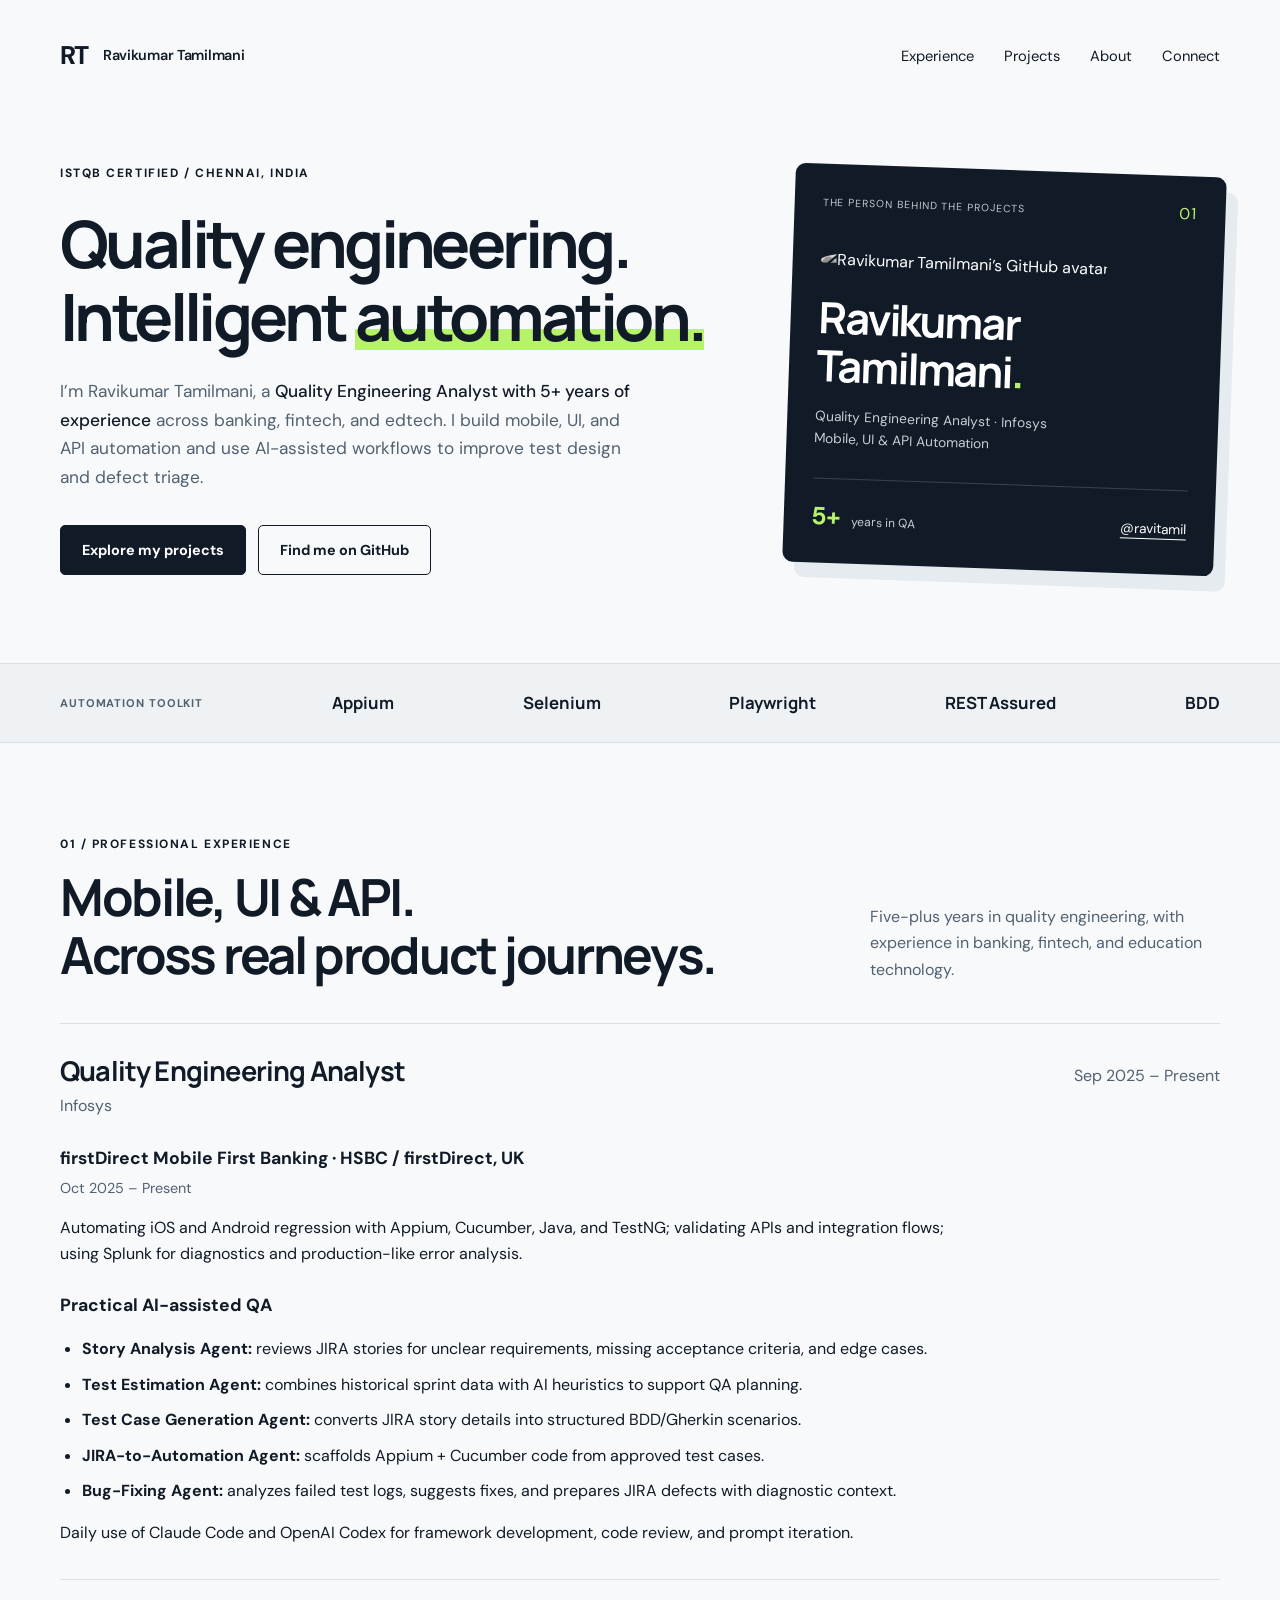
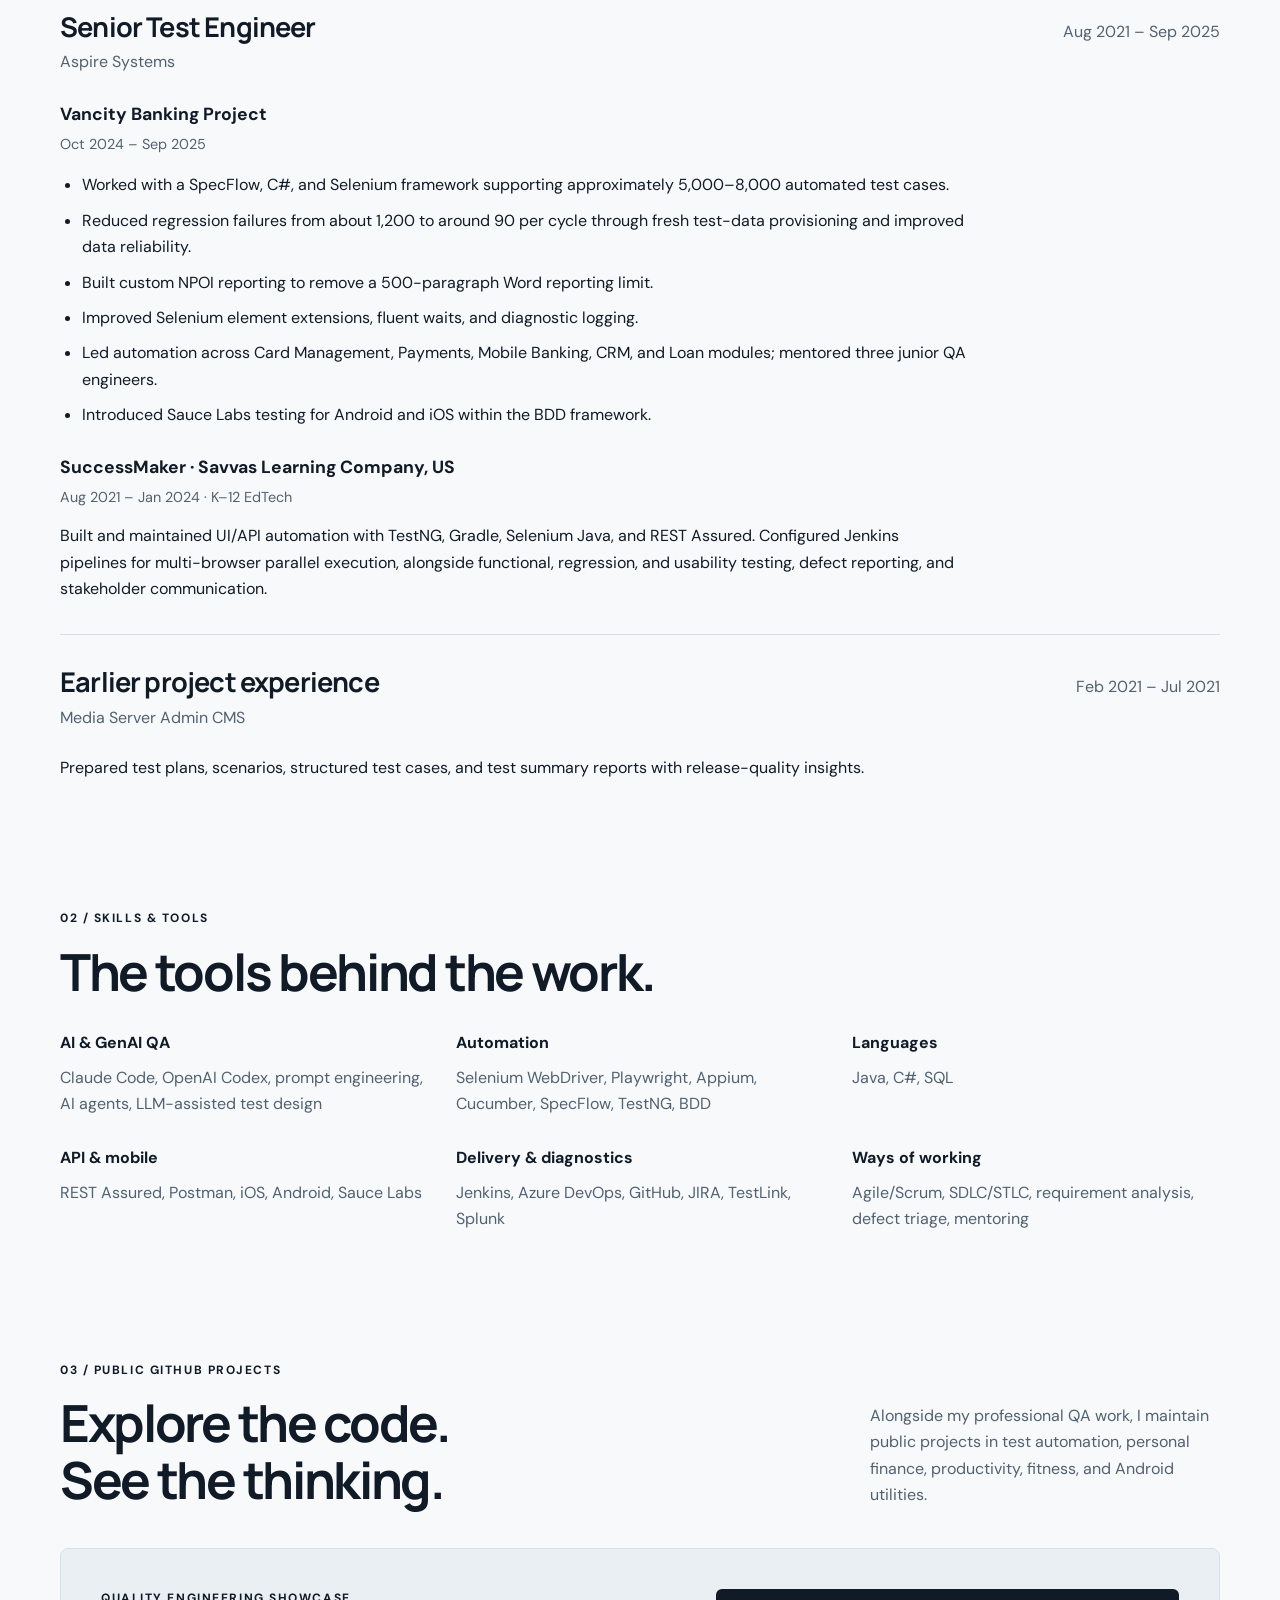
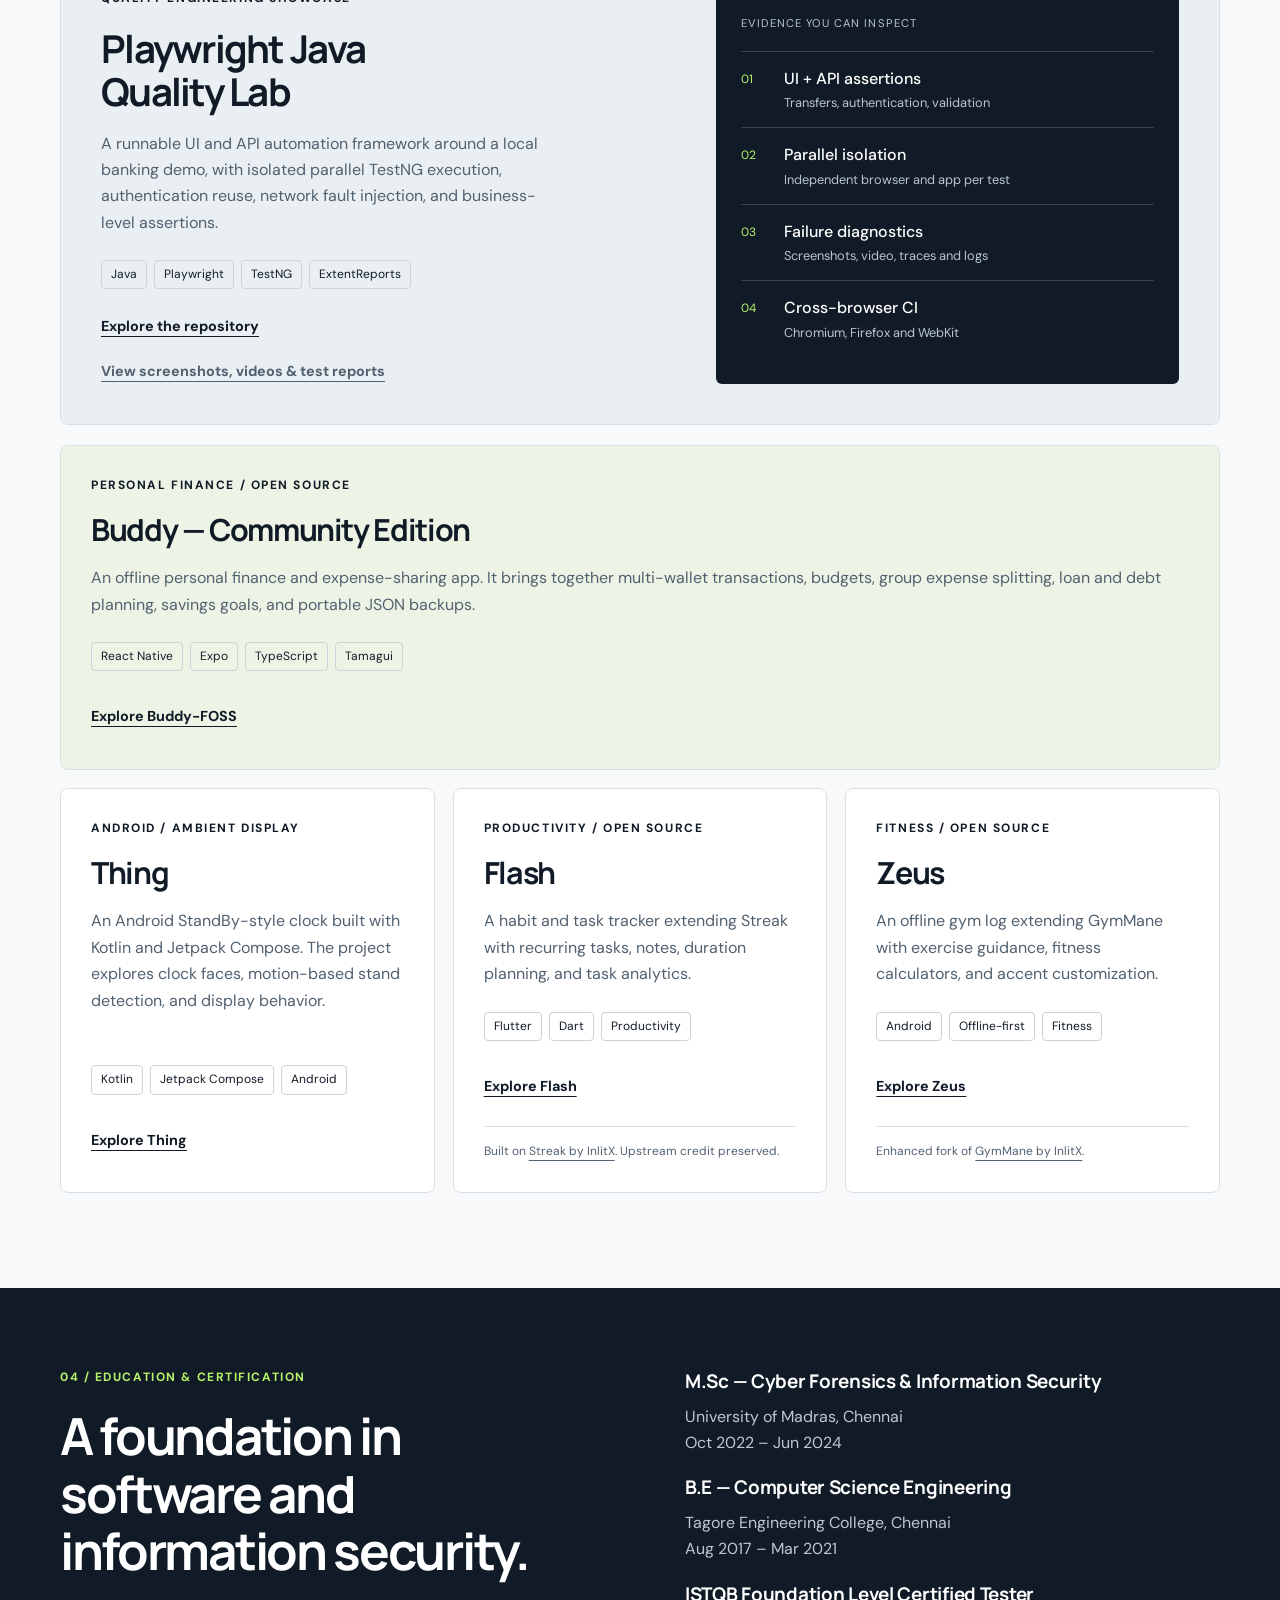
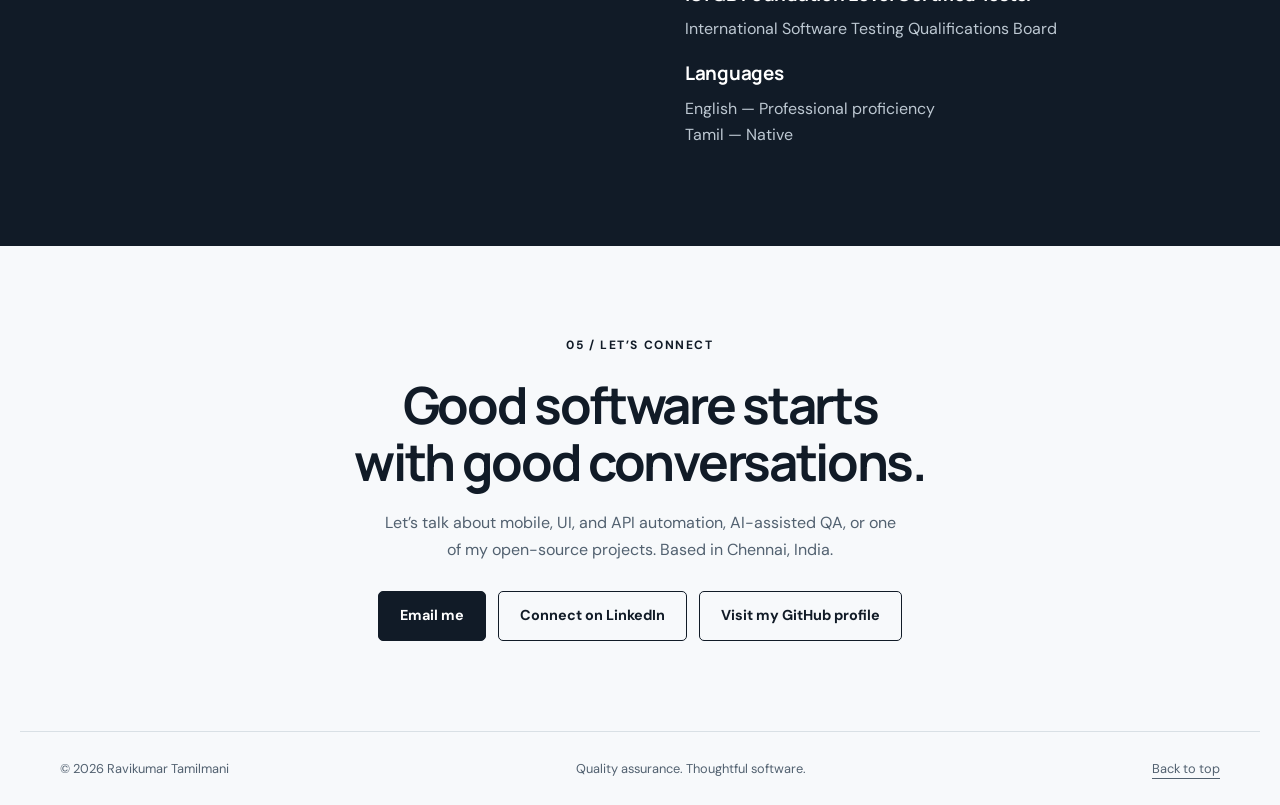
==== index.html @ 7562648b "Publish QA portfolio and Playwright Java evidence gallery" ====
<!doctype html>
<html lang="en">
<head>
<meta charset="utf-8"><meta name="viewport" content="width=device-width,initial-scale=1">
<title>Ravikumar Tamilmani | Quality Engineering Analyst | Mobile, UI &amp; API Automation</title>
<meta name="description" content="Ravikumar Tamilmani is an ISTQB-certified Quality Engineering Analyst with 5+ years across banking, fintech and edtech. Explore mobile, UI, API and AI-assisted QA automation, plus public GitHub projects.">
<meta name="theme-color" content="#111b27"><meta name="robots" content="index,follow">
<meta property="og:title" content="Ravikumar Tamilmani — Quality Engineering Analyst"><meta property="og:description" content="5+ years in mobile, UI and API testing. Infosys and Aspire Systems experience, AI-assisted QA, and open-source projects."><meta property="og:type" content="website">
<link rel="icon" type="image/svg+xml" href="data:image/svg+xml,%3Csvg xmlns='http://www.w3.org/2000/svg' viewBox='0 0 40 40'%3E%3Crect width='40' height='40' rx='9' fill='%23111b27'/%3E%3Ctext x='6' y='27' font-family='Arial' font-weight='bold' font-size='22' fill='%23b6f36b'%3ERT%3C/text%3E%3C/svg%3E">
<link rel="stylesheet" href="/style.css">
<link rel="canonical" href="https://ravitamil.github.io/">
<meta property="og:url" content="https://ravitamil.github.io/">
<script type="application/ld+json">{"@context": "https://schema.org", "@type": "ProfilePage", "url": "https://ravitamil.github.io/", "name": "Ravikumar Tamilmani | Quality Engineering Analyst", "mainEntity": {"@type": "Person", "name": "Ravikumar Tamilmani", "alternateName": "ravitamil", "jobTitle": "Quality Engineering Analyst", "url": "https://ravitamil.github.io/", "sameAs": ["https://github.com/ravitamil", "https://www.linkedin.com/in/ravikumar-tamilmani-095a85146/"], "knowsAbout": ["Quality Assurance", "Appium", "Selenium", "Playwright", "Java", "C#", "SQL", "TestNG", "Cucumber", "SpecFlow", "REST Assured", "AI-assisted test design"], "worksFor": {"@type": "Organization", "name": "Infosys"}}}</script>
</head>
<body>
<a class="skip" href="#main">Skip to content</a>
<header class="wrap"><a class="brand" href="#main" aria-label="Ravikumar Tamilmani home">RT<span>Ravikumar Tamilmani</span></a><nav aria-label="Main navigation"><a href="#experience">Experience</a><a href="#work">Projects</a><a href="#about">About</a><a href="#contact">Connect</a></nav></header>
<main id="main">
<section class="hero wrap" aria-labelledby="hero-title">
<div class="hero-copy"><p class="eyebrow">ISTQB CERTIFIED / CHENNAI, INDIA</p><h1 id="hero-title">Quality engineering.<br>Intelligent <em>automation.</em></h1><p class="intro">I’m Ravikumar Tamilmani, a <strong>Quality Engineering Analyst with 5+ years of experience</strong> across banking, fintech, and edtech. I build mobile, UI, and API automation and use AI-assisted workflows to improve test design and defect triage.</p><div class="actions"><a class="button primary" href="#work">Explore my projects</a><a class="button outline" href="https://github.com/ravitamil">Find me on GitHub</a></div></div>
<aside class="identity" aria-label="Profile"><div class="identity-top"><span>THE PERSON BEHIND THE PROJECTS</span><span class="index">01</span></div><img src="https://avatars.githubusercontent.com/u/43370808?v=4" alt="Ravikumar Tamilmani’s GitHub avatar" width="180" height="180"><h2>Ravikumar<br>Tamilmani<span class="period">.</span></h2><p>Quality Engineering Analyst · Infosys<br>Mobile, UI &amp; API Automation</p><div class="identity-bottom"><strong>5+ <span>years in QA</span></strong><a href="https://github.com/ravitamil">@ravitamil</a></div></aside>
</section>
<div class="expertise"><div class="wrap expertise-inner"><span>AUTOMATION TOOLKIT</span><span>Appium</span><span>Selenium</span><span>Playwright</span><span>REST Assured</span><span>BDD</span></div></div>
<section id="experience" class="work wrap" aria-labelledby="experience-title">
<div class="section-head"><div><p class="eyebrow">01 / PROFESSIONAL EXPERIENCE</p><h2 id="experience-title">Mobile, UI &amp; API.<br>Across real product journeys.</h2></div><p>Five-plus years in quality engineering, with experience in banking, fintech, and education technology.</p></div>
<article class="career"><div class="career-heading"><div><h3>Quality Engineering Analyst</h3><p>Infosys</p></div><p>Sep 2025 – Present</p></div>
<h4>firstDirect Mobile First Banking · HSBC / firstDirect, UK</h4><p class="dates">Oct 2025 – Present</p><p>Automating iOS and Android regression with Appium, Cucumber, Java, and TestNG; validating APIs and integration flows; using Splunk for diagnostics and production-like error analysis.</p>
<h4>Practical AI-assisted QA</h4><ul><li><strong>Story Analysis Agent:</strong> reviews JIRA stories for unclear requirements, missing acceptance criteria, and edge cases.</li><li><strong>Test Estimation Agent:</strong> combines historical sprint data with AI heuristics to support QA planning.</li><li><strong>Test Case Generation Agent:</strong> converts JIRA story details into structured BDD/Gherkin scenarios.</li><li><strong>JIRA-to-Automation Agent:</strong> scaffolds Appium + Cucumber code from approved test cases.</li><li><strong>Bug-Fixing Agent:</strong> analyzes failed test logs, suggests fixes, and prepares JIRA defects with diagnostic context.</li></ul><p>Daily use of Claude Code and OpenAI Codex for framework development, code review, and prompt iteration.</p></article>
<article class="career"><div class="career-heading"><div><h3>Senior Test Engineer</h3><p>Aspire Systems</p></div><p>Aug 2021 – Sep 2025</p></div>
<h4>Vancity Banking Project</h4><p class="dates">Oct 2024 – Sep 2025</p><ul><li>Worked with a SpecFlow, C#, and Selenium framework supporting approximately 5,000–8,000 automated test cases.</li><li>Reduced regression failures from about 1,200 to around 90 per cycle through fresh test-data provisioning and improved data reliability.</li><li>Built custom NPOI reporting to remove a 500-paragraph Word reporting limit.</li><li>Improved Selenium element extensions, fluent waits, and diagnostic logging.</li><li>Led automation across Card Management, Payments, Mobile Banking, CRM, and Loan modules; mentored three junior QA engineers.</li><li>Introduced Sauce Labs testing for Android and iOS within the BDD framework.</li></ul>
<h4>SuccessMaker · Savvas Learning Company, US</h4><p class="dates">Aug 2021 – Jan 2024 · K–12 EdTech</p><p>Built and maintained UI/API automation with TestNG, Gradle, Selenium Java, and REST Assured. Configured Jenkins pipelines for multi-browser parallel execution, alongside functional, regression, and usability testing, defect reporting, and stakeholder communication.</p></article>
<article class="career"><div class="career-heading"><div><h3>Earlier project experience</h3><p>Media Server Admin CMS</p></div><p>Feb 2021 – Jul 2021</p></div><p>Prepared test plans, scenarios, structured test cases, and test summary reports with release-quality insights.</p></article>
</section>
<section class="skills wrap" aria-labelledby="skills-title"><p class="eyebrow">02 / SKILLS &amp; TOOLS</p><h2 id="skills-title">The tools behind the work.</h2><dl class="skills-grid"><div><dt>AI &amp; GenAI QA</dt><dd>Claude Code, OpenAI Codex, prompt engineering, AI agents, LLM-assisted test design</dd></div><div><dt>Automation</dt><dd>Selenium WebDriver, Playwright, Appium, Cucumber, SpecFlow, TestNG, BDD</dd></div><div><dt>Languages</dt><dd>Java, C#, SQL</dd></div><div><dt>API &amp; mobile</dt><dd>REST Assured, Postman, iOS, Android, Sauce Labs</dd></div><div><dt>Delivery &amp; diagnostics</dt><dd>Jenkins, Azure DevOps, GitHub, JIRA, TestLink, Splunk</dd></div><div><dt>Ways of working</dt><dd>Agile/Scrum, SDLC/STLC, requirement analysis, defect triage, mentoring</dd></div></dl></section>
<section id="work" class="work wrap" aria-labelledby="work-title"><div class="section-head"><div><p class="eyebrow">03 / PUBLIC GITHUB PROJECTS</p><h2 id="work-title">Explore the code.<br>See the thinking.</h2></div><p>Alongside my professional QA work, I maintain public projects in test automation, personal finance, productivity, fitness, and Android utilities.</p></div>
<article class="featured project"><div class="project-main"><p class="eyebrow">QUALITY ENGINEERING SHOWCASE</p><h3>Playwright Java<br>Quality Lab</h3><p>A runnable UI and API automation framework around a local banking demo, with isolated parallel TestNG execution, authentication reuse, network fault injection, and business-level assertions.</p><ul class="tags" aria-label="Technologies"><li>Java</li><li>Playwright</li><li>TestNG</li><li>ExtentReports</li></ul><a class="text-link" href="https://github.com/ravitamil/playwright-java-quality-lab">Explore the repository</a><p style="margin-top:18px"><a class="text-link" href="/quality-lab/">View screenshots, videos &amp; test reports</a></p></div><div class="architecture" aria-label="Project components"><p class="diagram-title">EVIDENCE YOU CAN INSPECT</p><div><span>01</span><strong>UI + API assertions</strong><small>Transfers, authentication, validation</small></div><div><span>02</span><strong>Parallel isolation</strong><small>Independent browser and app per test</small></div><div><span>03</span><strong>Failure diagnostics</strong><small>Screenshots, video, traces and logs</small></div><div><span>04</span><strong>Cross-browser CI</strong><small>Chromium, Firefox and WebKit</small></div></div></article>
<div class="project-grid"><article class="project buddy-project"><p class="eyebrow">PERSONAL FINANCE / OPEN SOURCE</p><h3>Buddy — Community Edition</h3><p>An offline personal finance and expense-sharing app. It brings together multi-wallet transactions, budgets, group expense splitting, loan and debt planning, savings goals, and portable JSON backups.</p><ul class="tags"><li>React Native</li><li>Expo</li><li>TypeScript</li><li>Tamagui</li></ul><a class="text-link" href="https://github.com/ravitamil/Buddy-FOSS">Explore Buddy-FOSS</a></article><article class="project"><p class="eyebrow">ANDROID / AMBIENT DISPLAY</p><h3>Thing</h3><p>An Android StandBy-style clock built with Kotlin and Jetpack Compose. The project explores clock faces, motion-based stand detection, and display behavior.</p><ul class="tags"><li>Kotlin</li><li>Jetpack Compose</li><li>Android</li></ul><a class="text-link" href="https://github.com/ravitamil/thing-standby">Explore Thing</a></article><article class="project"><p class="eyebrow">PRODUCTIVITY / OPEN SOURCE</p><h3>Flash</h3><p>A habit and task tracker extending Streak with recurring tasks, notes, duration planning, and task analytics.</p><ul class="tags"><li>Flutter</li><li>Dart</li><li>Productivity</li></ul><a class="text-link" href="https://github.com/ravitamil/flash">Explore Flash</a><p class="attribution">Built on <a href="https://github.com/InlitX/streak">Streak by InlitX</a>. Upstream credit preserved.</p></article><article class="project"><p class="eyebrow">FITNESS / OPEN SOURCE</p><h3>Zeus</h3><p>An offline gym log extending GymMane with exercise guidance, fitness calculators, and accent customization.</p><ul class="tags"><li>Android</li><li>Offline-first</li><li>Fitness</li></ul><a class="text-link" href="https://github.com/ravitamil/Zeus">Explore Zeus</a><p class="attribution">Enhanced fork of <a href="https://github.com/InlitX/GymMane">GymMane by InlitX</a>.</p></article></div></section>
<section id="about" class="about"><div class="wrap about-inner"><div><p class="eyebrow">04 / EDUCATION &amp; CERTIFICATION</p><h2>A foundation in<br>software and<br>information security.</h2></div><div><h3>M.Sc — Cyber Forensics &amp; Information Security</h3><p>University of Madras, Chennai<br>Oct 2022 – Jun 2024</p><h3>B.E — Computer Science Engineering</h3><p>Tagore Engineering College, Chennai<br>Aug 2017 – Mar 2021</p><h3>ISTQB Foundation Level Certified Tester</h3><p>International Software Testing Qualifications Board</p><h3>Languages</h3><p>English — Professional proficiency<br>Tamil — Native</p></div></div></section>
<section id="contact" class="contact wrap"><p class="eyebrow">05 / LET’S CONNECT</p><h2>Good software starts<br>with good conversations.</h2><p>Let’s talk about mobile, UI, and API automation, AI-assisted QA, or one of my open-source projects. Based in Chennai, India.</p><div class="contact-actions"><a class="button primary" href="mailto:travitamil@gmail.com">Email me</a><a class="button outline" href="https://www.linkedin.com/in/ravikumar-tamilmani-095a85146/">Connect on LinkedIn</a><a class="button outline" href="https://github.com/ravitamil">Visit my GitHub profile</a></div></section>
</main><footer class="wrap"><span>© 2026 Ravikumar Tamilmani</span><span>Quality assurance. Thoughtful software.</span><a href="#main">Back to top</a></footer>
</body></html>
---- style.css ----
@import url('https://fonts.googleapis.com/css2?family=DM+Sans:wght@400;500;600;700&family=Manrope:wght@400;500;600;700;800&display=swap');
:root{--ink:#111b27;--paper:#f7f9fb;--muted:#526170;--line:#d9e0e5;--accent:#b6f36b}*{box-sizing:border-box}html{scroll-behavior:smooth;scroll-padding-top:2rem}body{margin:0;background:var(--paper);color:var(--ink);font:1rem/1.65 'DM Sans',sans-serif}a{color:inherit;text-underline-offset:5px}a:focus-visible{outline:3px solid #356600;outline-offset:5px}h1,h2,h3,p{margin:0}h1,h2,h3{font-family:Manrope,sans-serif;line-height:1.12;letter-spacing:-.045em}h2{font-size:clamp(2.15rem,4vw,3.3rem)}.wrap{max-width:1240px;margin:auto;padding-left:40px;padding-right:40px}.skip{position:absolute;top:-100px;background:white;padding:12px;z-index:9}.skip:focus{top:0}header{display:flex;align-items:center;justify-content:space-between;min-height:112px;gap:24px}.brand{font-size:1.6rem;font-weight:800;letter-spacing:-.08em;text-decoration:none;display:flex;align-items:center;gap:16px}.brand span{font-size:.9rem;letter-spacing:-.02em;font-weight:600}nav{display:flex;gap:30px}nav a{padding:12px 0;font-size:.92rem;text-decoration:none}nav a:hover,.text-link:hover{color:#4c721b}.hero{display:grid;grid-template-columns:1.55fr 1fr;gap:62px;padding-top:52px;padding-bottom:88px;align-items:center}.eyebrow{font-size:.75rem;letter-spacing:.13em;font-weight:700;line-height:1.6}.hero h1{font-size:clamp(2.9rem,5.1vw,4.5rem);margin:24px 0;line-height:1.12;letter-spacing:-.055em}.hero em{font-style:normal;position:relative;background:linear-gradient(transparent 64%,var(--accent) 64%,var(--accent) 88%,transparent 88%)}.intro{max-width:580px;font-size:1.08rem;color:var(--muted)}.intro strong{color:var(--ink);font-weight:500}.actions{display:flex;gap:12px;flex-wrap:wrap;margin-top:34px}.button{min-height:50px;display:inline-flex;align-items:center;justify-content:center;padding:12px 21px;text-decoration:none;font-size:.9rem;font-weight:700;border:1px solid var(--ink);border-radius:5px;transition:background .2s,transform .2s}.button:hover{transform:translateY(-2px)}.primary{background:var(--ink);color:white}.primary:hover{background:#314252}.outline{background:transparent}.outline:hover{background:#e5ebee}.identity{background:var(--ink);color:white;padding:25px 28px;border-radius:10px;transform:rotate(2deg);box-shadow:12px 15px 0 #e5ebee}.identity-top{display:flex;justify-content:space-between;gap:12px;font-size:.65rem;letter-spacing:.09em;color:#bdc8d1;align-items:center}.index{font-size:1rem;color:var(--accent)}.identity img{width:104px;height:104px;object-fit:cover;border-radius:50%;margin:32px 0 20px;filter:grayscale(1)}.identity h2{font-size:2.7rem;letter-spacing:-.05em}.period{color:var(--accent)}.identity>p{font-size:.85rem;margin:15px 0 28px;color:#c5cfd6}.identity-bottom{display:flex;align-items:center;justify-content:space-between;border-top:1px solid #39434f;padding-top:18px;gap:14px}.identity-bottom strong{font-size:1.55rem;color:var(--accent)}.identity-bottom strong span{font-size:.75rem;font-weight:400;color:#c5cfd6;margin-left:5px}.identity-bottom a{font-size:.85rem}.expertise{border-block:1px solid var(--line);background:#eef2f5}.expertise-inner{display:flex;align-items:center;justify-content:space-between;gap:22px;flex-wrap:wrap;padding-top:25px;padding-bottom:25px}.expertise span{font-family:Manrope,sans-serif;font-size:1.05rem;font-weight:700}.expertise span:first-child{font-family:'DM Sans',sans-serif;font-size:.7rem;letter-spacing:.08em;color:var(--muted)}.work{padding-top:92px;padding-bottom:95px}.section-head{display:flex;justify-content:space-between;gap:50px;align-items:end;margin-bottom:40px}.section-head h2{margin-top:14px}.section-head>p{max-width:350px;color:var(--muted)}.project{padding:30px;border:1px solid var(--line);border-radius:8px;display:flex;flex-direction:column;background:#fff}.project h3{font-size:1.9rem;margin:18px 0}.project p:not(.eyebrow){color:var(--muted)}.featured{display:grid;grid-template-columns:1.2fr 1fr;gap:60px;background:#e9eff2;padding:40px}.featured h3{font-size:2.4rem}.project-main>p:not(.eyebrow){max-width:440px}.tags{display:flex;gap:7px;flex-wrap:wrap;padding:0;margin:24px 0;list-style:none}.tags li{font-size:.75rem;line-height:1.6;border:1px solid #cad3db;padding:4px 9px;border-radius:4px}.text-link{font-size:.9rem;font-weight:700;padding:10px 0;align-self:start;margin-top:auto}.architecture{background:var(--ink);border-radius:6px;color:white;padding:25px}.diagram-title{font-size:.7rem;letter-spacing:.1em;color:#b6c4ce!important;margin-bottom:18px}.architecture>div{display:grid;grid-template-columns:30px 1fr;column-gap:13px;padding:14px 0;border-top:1px solid #36434f}.architecture span{grid-row:span 2;color:var(--accent);font-size:.75rem;padding-top:4px}.architecture strong{font-size:1rem;font-weight:500}.architecture small{font-size:.8rem;color:#b9c5ce}.project-grid{display:grid;grid-template-columns:repeat(3,1fr);gap:18px;margin-top:20px}.project-grid .project>p:not(.eyebrow):not(.attribution){flex:1}.attribution{font-size:.75rem;border-top:1px solid var(--line);padding-top:15px;margin-top:18px}.about{background:var(--ink);color:white;padding:80px 0}.about-inner{display:grid;grid-template-columns:1fr 1fr;gap:90px}.about .eyebrow{color:var(--accent);margin-bottom:20px}.about p:not(.eyebrow){color:#bdc8d2;margin-bottom:18px}.about .about-lead{font-size:1.35rem;color:white!important;line-height:1.5}.contact{text-align:center;padding-top:90px;padding-bottom:90px}.contact h2{margin:20px 0}.contact>p:not(.eyebrow){max-width:520px;margin:0 auto 28px;color:var(--muted)}footer{border-top:1px solid var(--line);display:flex;justify-content:space-between;gap:20px;padding-top:26px;padding-bottom:26px;font-size:.8rem;color:var(--muted)}@media(min-width:1500px){.hero{padding-top:75px;padding-bottom:110px}}@media(max-width:900px){.wrap{padding-left:26px;padding-right:26px}.hero{gap:30px;grid-template-columns:1.25fr 1fr}.hero h1{font-size:3rem}.identity{padding:22px}.identity h2{font-size:2.1rem}.brand span{display:none}.featured{gap:30px;padding:30px}.project-grid{grid-template-columns:1fr}.project-grid .project{padding:28px}.about-inner{gap:40px}.section-head>p{max-width:280px}}@media(max-width:640px){header{min-height:85px}nav{gap:20px}.hero{grid-template-columns:1fr;padding-top:24px;padding-bottom:56px;gap:44px}.hero h1{font-size:clamp(2.4rem,10.5vw,3.4rem)}.intro{font-size:1rem}.identity{transform:none;max-width:100%;box-shadow:7px 8px 0 #e5ebee}.identity img{margin:22px 0 16px}.identity h2 br{display:none}.identity h2{font-size:2rem}.expertise-inner{justify-content:start;gap:15px 23px}.expertise span:first-child{width:100%}.expertise span{font-size:.9rem}.work{padding-top:58px;padding-bottom:58px}.section-head{display:block}.section-head>p{max-width:none;margin-top:22px}.featured{grid-template-columns:1fr;padding:25px;gap:30px}.featured h3{font-size:2rem}.about{padding:55px 0}.about-inner{grid-template-columns:1fr;gap:30px}.contact{padding-top:65px;padding-bottom:65px}.contact h2{font-size:2.2rem}footer{flex-wrap:wrap;gap:12px 25px}footer span:nth-child(2){display:none}.eyebrow{font-size:.7rem}.identity-top{font-size:.7rem}}@media(prefers-reduced-motion:reduce){html{scroll-behavior:auto}*{transition:none!important}}

.career{padding:32px 0;border-top:1px solid var(--line)}.career-heading{display:flex;justify-content:space-between;gap:24px;margin-bottom:24px}.career-heading h3{font-size:1.7rem;letter-spacing:-.03em}.career-heading p{color:var(--muted);margin-top:7px}.career h4{font-size:1.1rem;margin:24px 0 4px}.career .dates{font-size:.9rem;color:var(--muted);margin-bottom:14px}.career>p,.career li{max-width:900px}.career ul{padding-left:22px}.career li{margin:9px 0}.skills{padding-bottom:20px}.skills h2{margin:15px 0 30px}.skills-grid{display:grid;grid-template-columns:repeat(3,1fr);gap:28px}.skills-grid dt{font-weight:700;margin-bottom:8px}.skills-grid dd{margin:0;color:var(--muted)}.buddy-project{grid-column:1/-1;background:#edf4e6}.about h3{font-size:1.18rem;line-height:1.45;letter-spacing:-.015em;margin-bottom:8px}.contact-actions{display:flex;gap:12px;justify-content:center;flex-wrap:wrap}.identity>p{line-height:1.65}@media(max-width:640px){header{flex-wrap:wrap;padding-top:18px;padding-bottom:18px;gap:12px}nav{gap:16px;flex-wrap:wrap}nav a{font-size:.85rem}.career-heading{flex-direction:column;gap:4px}.skills-grid{grid-template-columns:1fr;gap:24px}.career{padding:25px 0}.career-heading h3{font-size:1.45rem}}
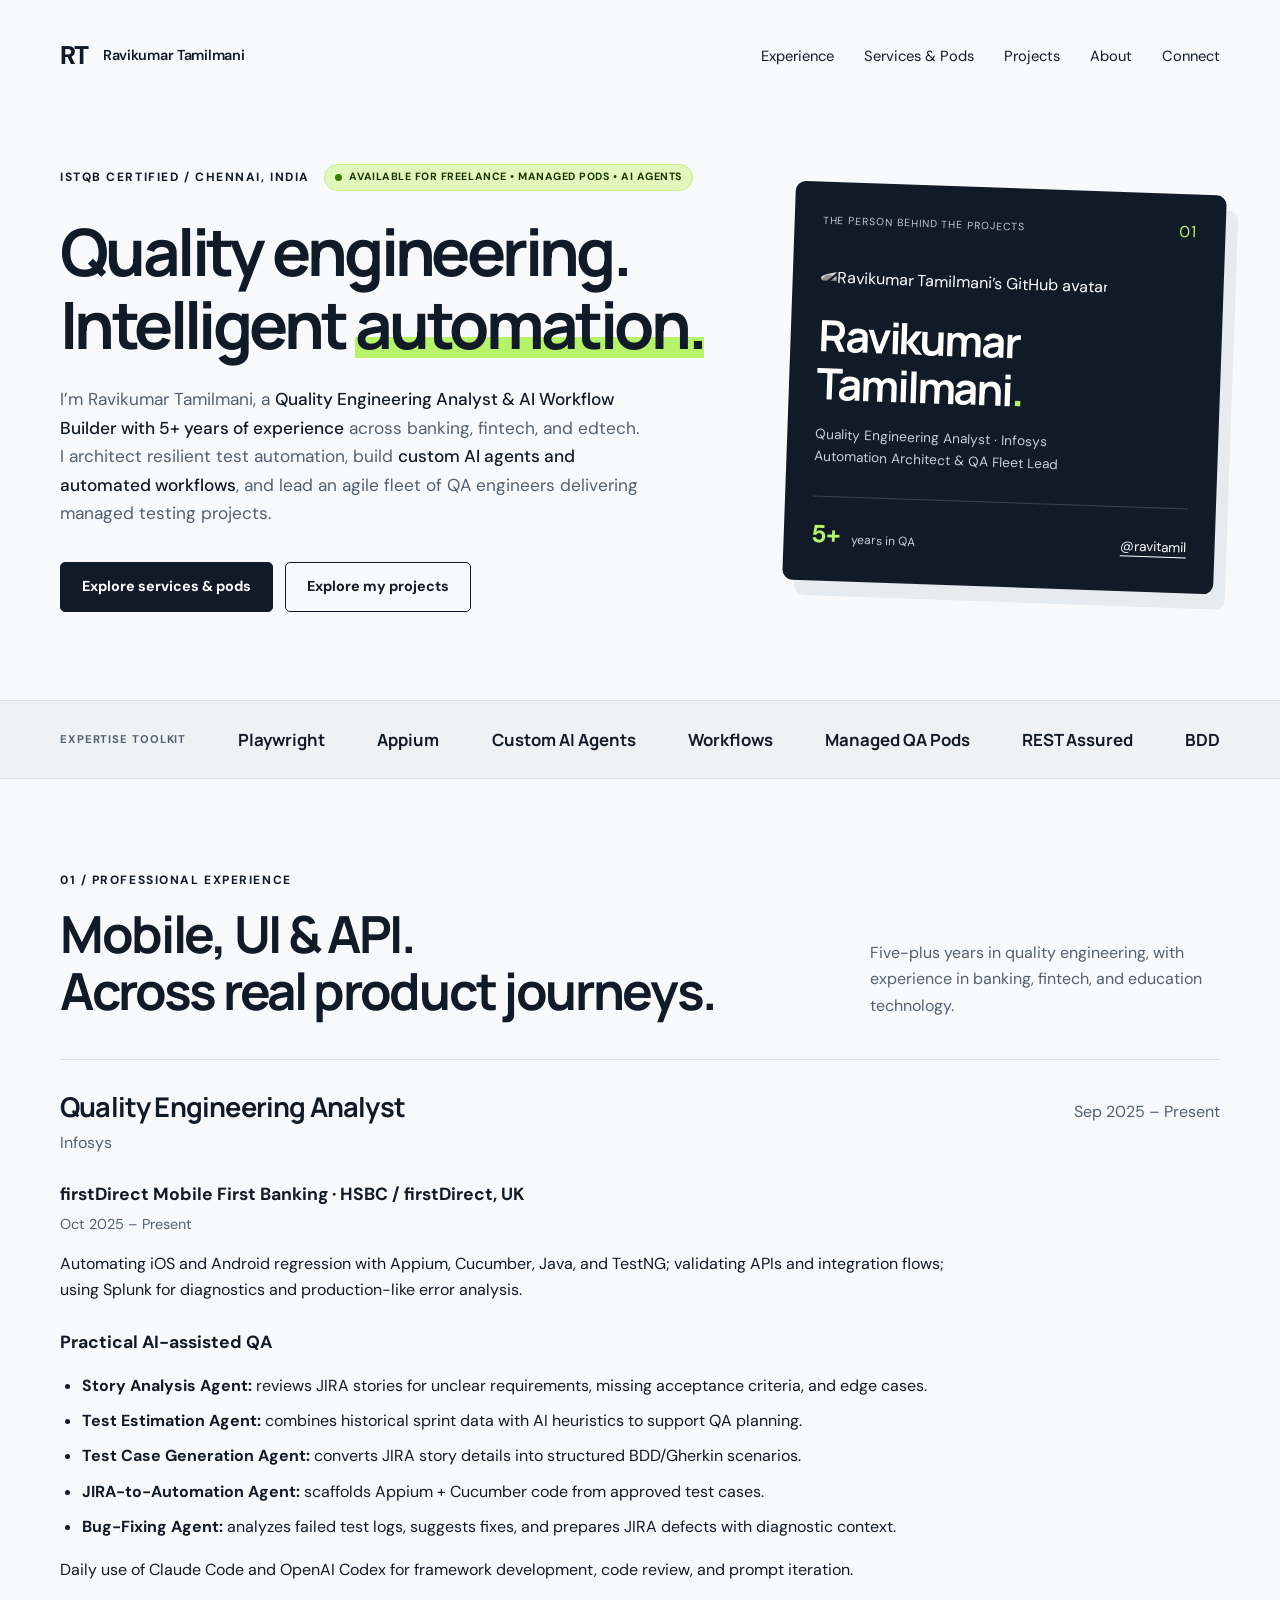
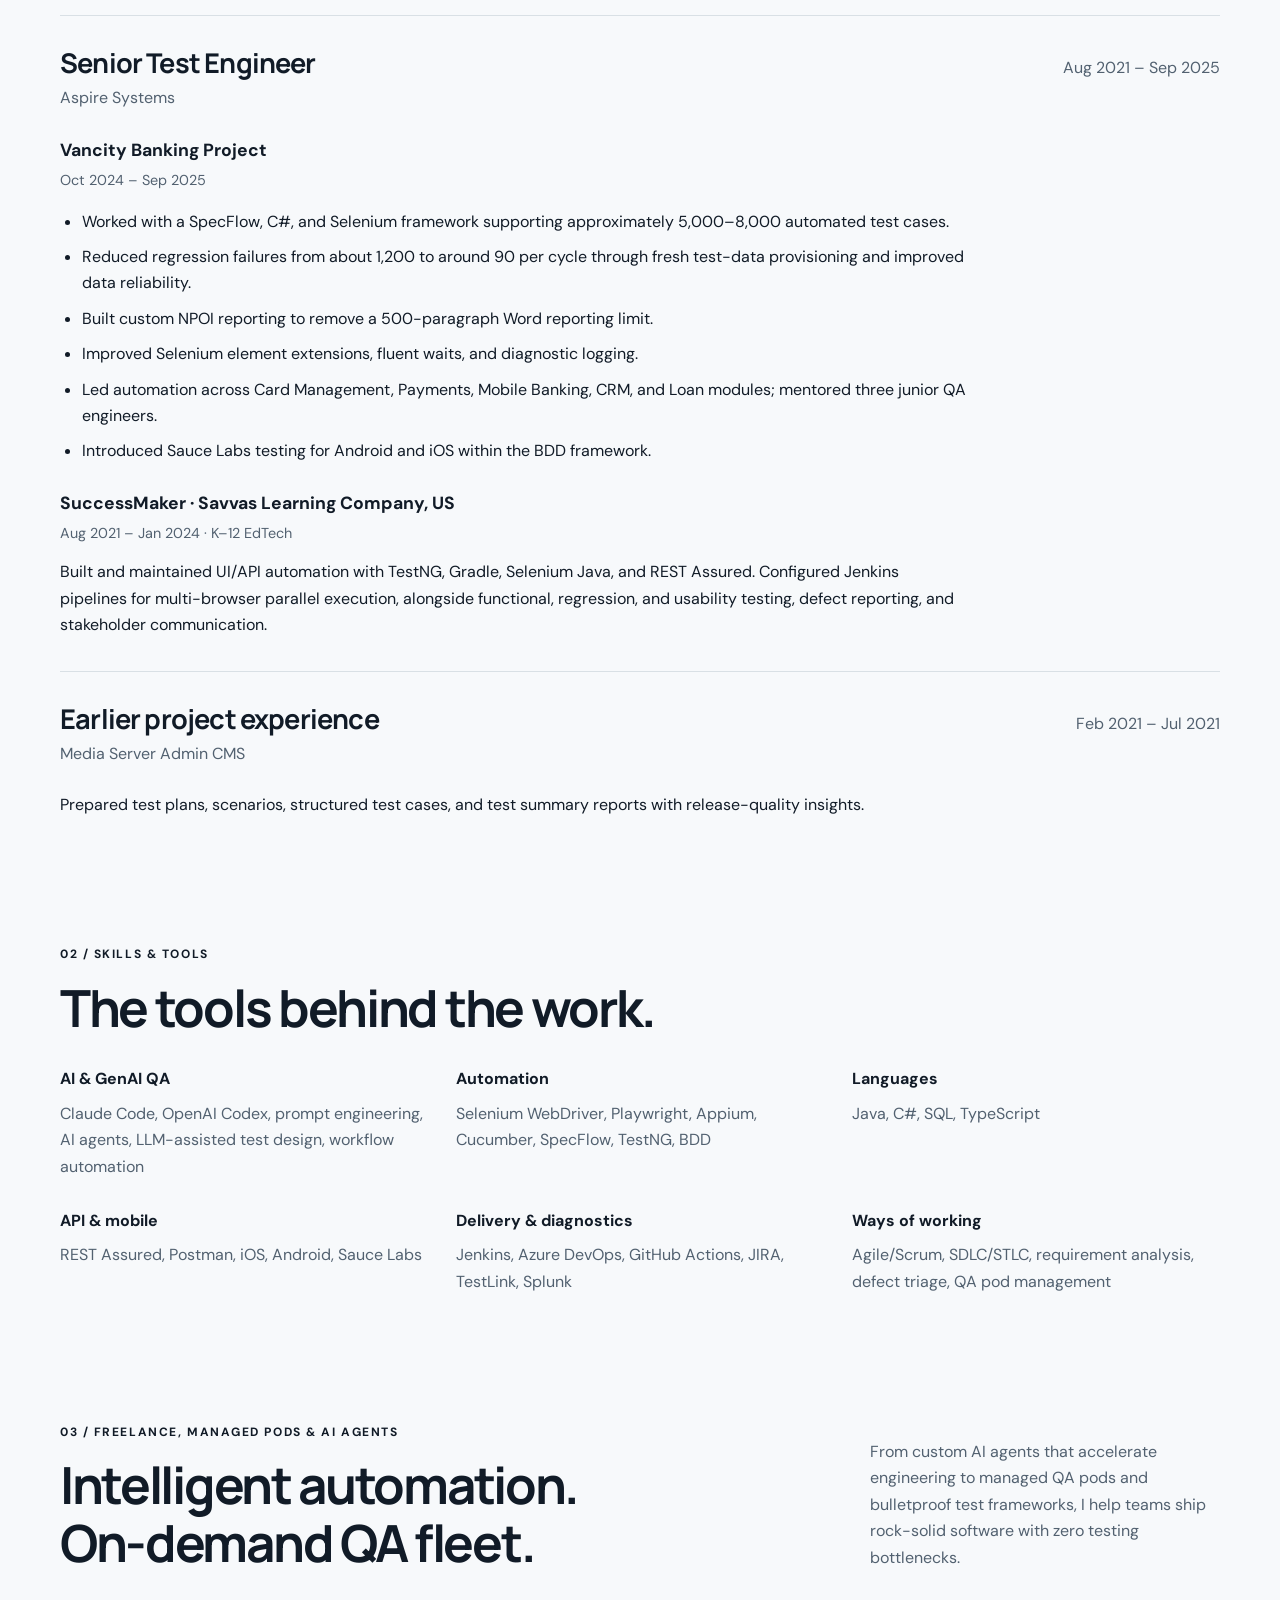
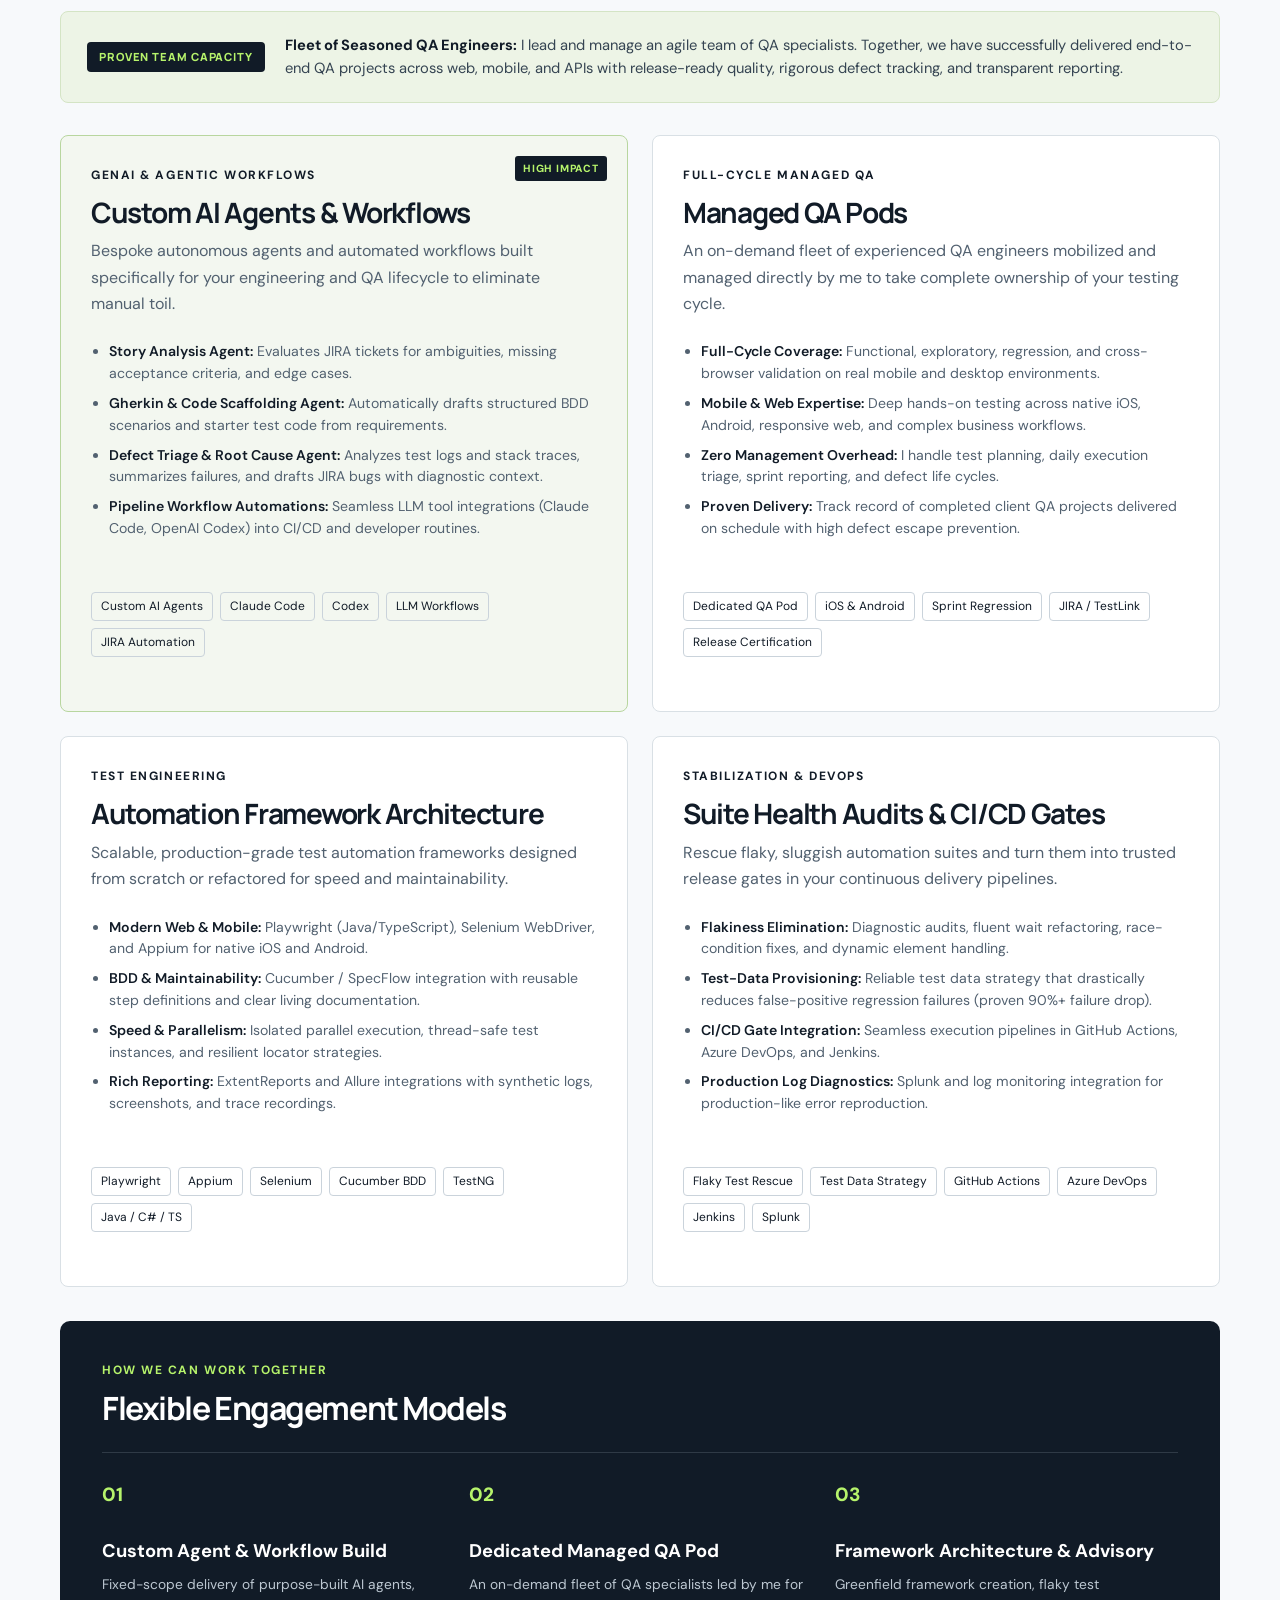
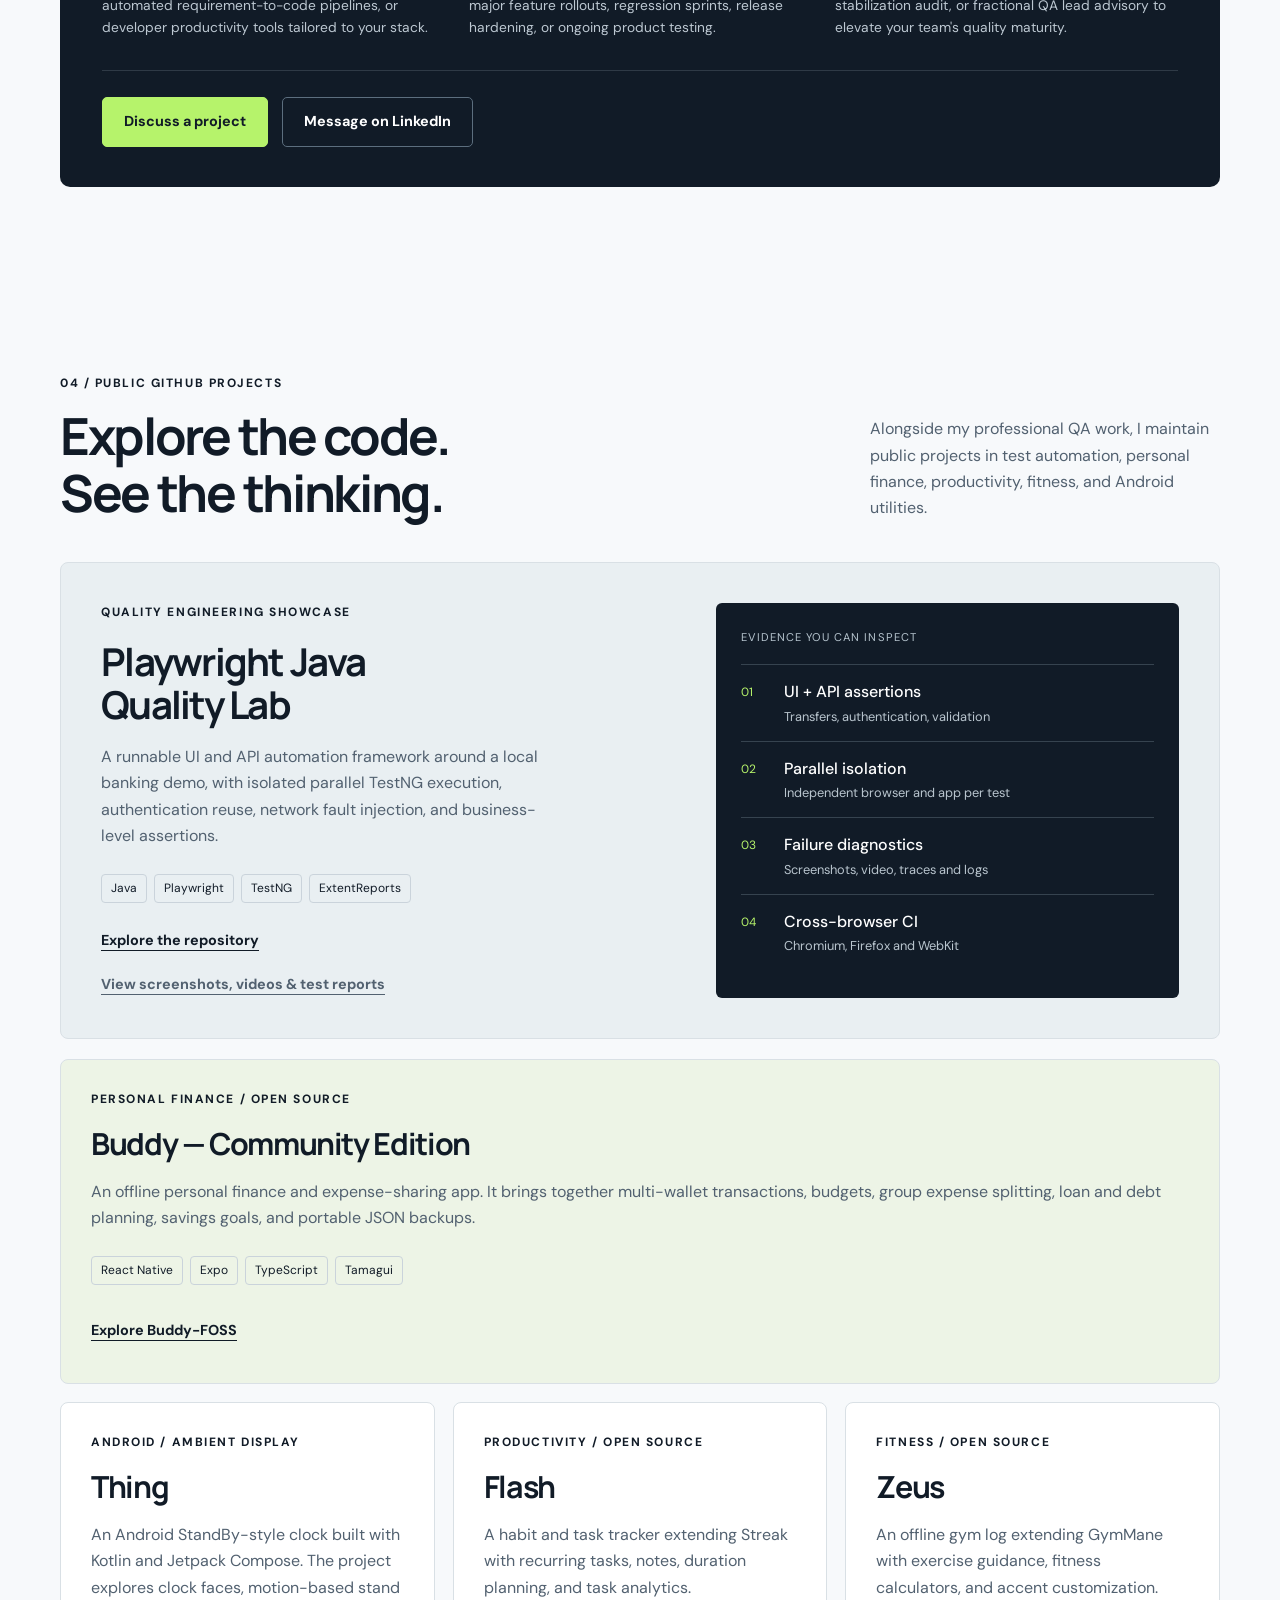
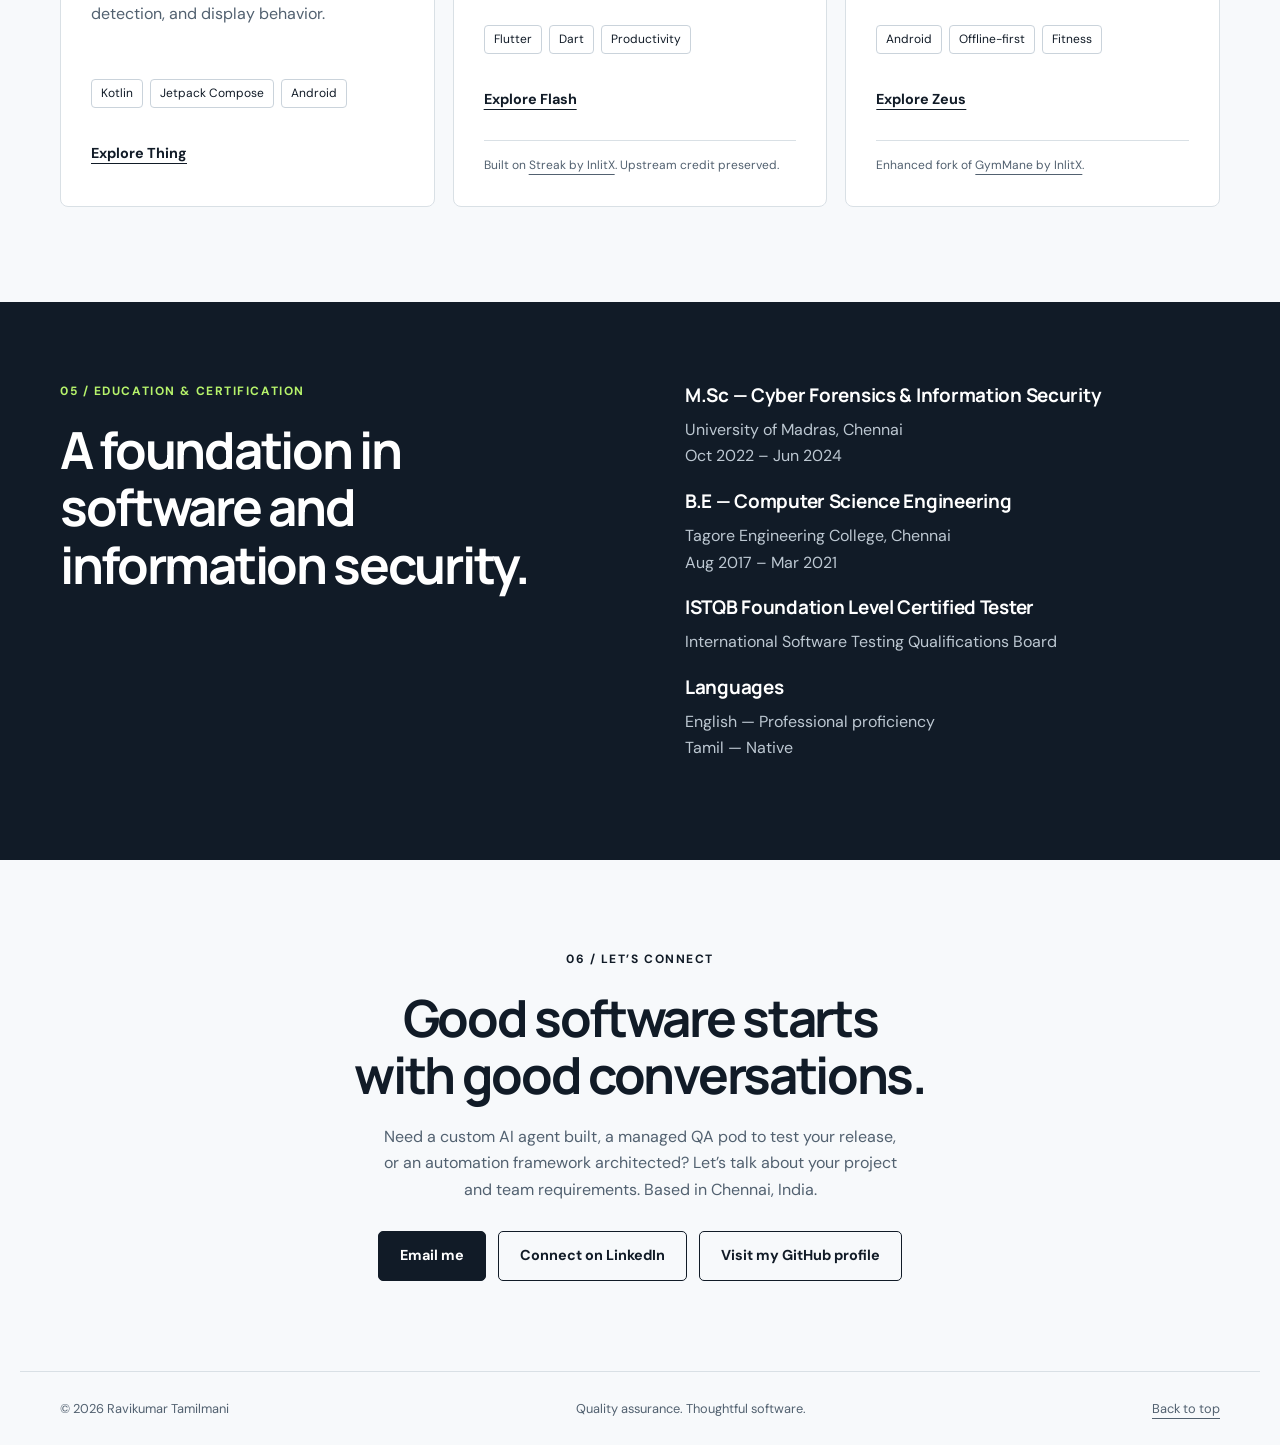
==== commit f3bf83bf: "feat: add freelance services, managed QA pods, and custom AI agents" ====
--- a/index.html
+++ b/index.html
@@ -1,26 +1,27 @@
 <!doctype html>
 <html lang="en">
 <head>
+<meta name="google-site-verification" content="2GxFtEBMy-tvk4165WpkEmhIKVH8L3wSZeOQW626Pkg" />
 <meta charset="utf-8"><meta name="viewport" content="width=device-width,initial-scale=1">
-<title>Ravikumar Tamilmani | Quality Engineering Analyst | Mobile, UI &amp; API Automation</title>
-<meta name="description" content="Ravikumar Tamilmani is an ISTQB-certified Quality Engineering Analyst with 5+ years across banking, fintech and edtech. Explore mobile, UI, API and AI-assisted QA automation, plus public GitHub projects.">
+<title>Ravikumar Tamilmani | Quality Engineering Analyst | Mobile, UI &amp; API Automation | AI Agents &amp; QA Pods</title>
+<meta name="description" content="Ravikumar Tamilmani is an ISTQB-certified Quality Engineering Analyst with 5+ years across banking, fintech and edtech. Offering custom AI agents &amp; workflows, managed QA pods, mobile/UI/API automation, and suite stabilization.">
 <meta name="theme-color" content="#111b27"><meta name="robots" content="index,follow">
-<meta property="og:title" content="Ravikumar Tamilmani — Quality Engineering Analyst"><meta property="og:description" content="5+ years in mobile, UI and API testing. Infosys and Aspire Systems experience, AI-assisted QA, and open-source projects."><meta property="og:type" content="website">
+<meta property="og:title" content="Ravikumar Tamilmani — Quality Engineering Analyst &amp; AI Workflow Builder"><meta property="og:description" content="5+ years in mobile, UI &amp; API testing. Building custom AI agents, managing on-demand QA pods, and architecting enterprise automation frameworks."><meta property="og:type" content="website">
 <link rel="icon" type="image/svg+xml" href="data:image/svg+xml,%3Csvg xmlns='http://www.w3.org/2000/svg' viewBox='0 0 40 40'%3E%3Crect width='40' height='40' rx='9' fill='%23111b27'/%3E%3Ctext x='6' y='27' font-family='Arial' font-weight='bold' font-size='22' fill='%23b6f36b'%3ERT%3C/text%3E%3C/svg%3E">
 <link rel="stylesheet" href="/style.css">
 <link rel="canonical" href="https://ravitamil.github.io/">
 <meta property="og:url" content="https://ravitamil.github.io/">
-<script type="application/ld+json">{"@context": "https://schema.org", "@type": "ProfilePage", "url": "https://ravitamil.github.io/", "name": "Ravikumar Tamilmani | Quality Engineering Analyst", "mainEntity": {"@type": "Person", "name": "Ravikumar Tamilmani", "alternateName": "ravitamil", "jobTitle": "Quality Engineering Analyst", "url": "https://ravitamil.github.io/", "sameAs": ["https://github.com/ravitamil", "https://www.linkedin.com/in/ravikumar-tamilmani-095a85146/"], "knowsAbout": ["Quality Assurance", "Appium", "Selenium", "Playwright", "Java", "C#", "SQL", "TestNG", "Cucumber", "SpecFlow", "REST Assured", "AI-assisted test design"], "worksFor": {"@type": "Organization", "name": "Infosys"}}}</script>
+<script type="application/ld+json">{"@context": "https://schema.org", "@type": "ProfilePage", "url": "https://ravitamil.github.io/", "name": "Ravikumar Tamilmani | Quality Engineering Analyst & AI Workflow Builder", "mainEntity": {"@type": "Person", "name": "Ravikumar Tamilmani", "alternateName": "ravitamil", "jobTitle": "Quality Engineering Analyst & QA Fleet Lead", "url": "https://ravitamil.github.io/", "sameAs": ["https://github.com/ravitamil", "https://www.linkedin.com/in/ravikumar-tamilmani-095a85146/"], "knowsAbout": ["Quality Assurance", "Custom AI Agents", "Workflow Automation", "Managed QA Pods", "Appium", "Selenium", "Playwright", "Java", "C#", "SQL", "TestNG", "Cucumber", "SpecFlow", "REST Assured", "AI-assisted test design"], "hasOfferCatalog": {"@type": "OfferCatalog", "name": "QA & AI Automation Services", "itemListElement": [{"@type": "Offer", "itemOffered": {"@type": "Service", "name": "Custom AI Agents & Workflow Automation", "description": "Bespoke AI agents for JIRA story analysis, test scaffolding, and defect triage."}}, {"@type": "Offer", "itemOffered": {"@type": "Service", "name": "Managed QA Pods & Full-Cycle Testing", "description": "Dedicated fleet of QA engineers for mobile, web, and API regression testing."}}, {"@type": "Offer", "itemOffered": {"@type": "Service", "name": "Test Automation Framework Architecture", "description": "Production-grade Playwright, Appium, and Selenium framework engineering."}}, {"@type": "Offer", "itemOffered": {"@type": "Service", "name": "Test Suite Health Audit & Stabilization", "description": "Eliminating test flakiness and integrating automated CI/CD quality gates."}}]}, "worksFor": {"@type": "Organization", "name": "Infosys"}}}</script>
 </head>
 <body>
 <a class="skip" href="#main">Skip to content</a>
-<header class="wrap"><a class="brand" href="#main" aria-label="Ravikumar Tamilmani home">RT<span>Ravikumar Tamilmani</span></a><nav aria-label="Main navigation"><a href="#experience">Experience</a><a href="#work">Projects</a><a href="#about">About</a><a href="#contact">Connect</a></nav></header>
+<header class="wrap"><a class="brand" href="#main" aria-label="Ravikumar Tamilmani home">RT<span>Ravikumar Tamilmani</span></a><nav aria-label="Main navigation"><a href="#experience">Experience</a><a href="#services">Services &amp; Pods</a><a href="#work">Projects</a><a href="#about">About</a><a href="#contact">Connect</a></nav></header>
 <main id="main">
 <section class="hero wrap" aria-labelledby="hero-title">
-<div class="hero-copy"><p class="eyebrow">ISTQB CERTIFIED / CHENNAI, INDIA</p><h1 id="hero-title">Quality engineering.<br>Intelligent <em>automation.</em></h1><p class="intro">I’m Ravikumar Tamilmani, a <strong>Quality Engineering Analyst with 5+ years of experience</strong> across banking, fintech, and edtech. I build mobile, UI, and API automation and use AI-assisted workflows to improve test design and defect triage.</p><div class="actions"><a class="button primary" href="#work">Explore my projects</a><a class="button outline" href="https://github.com/ravitamil">Find me on GitHub</a></div></div>
-<aside class="identity" aria-label="Profile"><div class="identity-top"><span>THE PERSON BEHIND THE PROJECTS</span><span class="index">01</span></div><img src="https://avatars.githubusercontent.com/u/43370808?v=4" alt="Ravikumar Tamilmani’s GitHub avatar" width="180" height="180"><h2>Ravikumar<br>Tamilmani<span class="period">.</span></h2><p>Quality Engineering Analyst · Infosys<br>Mobile, UI &amp; API Automation</p><div class="identity-bottom"><strong>5+ <span>years in QA</span></strong><a href="https://github.com/ravitamil">@ravitamil</a></div></aside>
+<div class="hero-copy"><p class="eyebrow">ISTQB CERTIFIED / CHENNAI, INDIA <span class="status-badge"><span class="status-dot"></span>AVAILABLE FOR FREELANCE &bull; MANAGED PODS &bull; AI AGENTS</span></p><h1 id="hero-title">Quality engineering.<br>Intelligent <em>automation.</em></h1><p class="intro">I’m Ravikumar Tamilmani, a <strong>Quality Engineering Analyst &amp; AI Workflow Builder with 5+ years of experience</strong> across banking, fintech, and edtech. I architect resilient test automation, build <strong>custom AI agents and automated workflows</strong>, and lead an agile fleet of QA engineers delivering managed testing projects.</p><div class="actions"><a class="button primary" href="#services">Explore services &amp; pods</a><a class="button outline" href="#work">Explore my projects</a></div></div>
+<aside class="identity" aria-label="Profile"><div class="identity-top"><span>THE PERSON BEHIND THE PROJECTS</span><span class="index">01</span></div><img src="https://avatars.githubusercontent.com/u/43370808?v=4" alt="Ravikumar Tamilmani’s GitHub avatar" width="180" height="180"><h2>Ravikumar<br>Tamilmani<span class="period">.</span></h2><p>Quality Engineering Analyst · Infosys<br>Automation Architect &amp; QA Fleet Lead</p><div class="identity-bottom"><strong>5+ <span>years in QA</span></strong><a href="https://github.com/ravitamil">@ravitamil</a></div></aside>
 </section>
-<div class="expertise"><div class="wrap expertise-inner"><span>AUTOMATION TOOLKIT</span><span>Appium</span><span>Selenium</span><span>Playwright</span><span>REST Assured</span><span>BDD</span></div></div>
+<div class="expertise"><div class="wrap expertise-inner"><span>EXPERTISE TOOLKIT</span><span>Playwright</span><span>Appium</span><span>Custom AI Agents</span><span>Workflows</span><span>Managed QA Pods</span><span>REST Assured</span><span>BDD</span></div></div>
 <section id="experience" class="work wrap" aria-labelledby="experience-title">
 <div class="section-head"><div><p class="eyebrow">01 / PROFESSIONAL EXPERIENCE</p><h2 id="experience-title">Mobile, UI &amp; API.<br>Across real product journeys.</h2></div><p>Five-plus years in quality engineering, with experience in banking, fintech, and education technology.</p></div>
 <article class="career"><div class="career-heading"><div><h3>Quality Engineering Analyst</h3><p>Infosys</p></div><p>Sep 2025 – Present</p></div>
@@ -31,11 +32,33 @@
 <h4>SuccessMaker · Savvas Learning Company, US</h4><p class="dates">Aug 2021 – Jan 2024 · K–12 EdTech</p><p>Built and maintained UI/API automation with TestNG, Gradle, Selenium Java, and REST Assured. Configured Jenkins pipelines for multi-browser parallel execution, alongside functional, regression, and usability testing, defect reporting, and stakeholder communication.</p></article>
 <article class="career"><div class="career-heading"><div><h3>Earlier project experience</h3><p>Media Server Admin CMS</p></div><p>Feb 2021 – Jul 2021</p></div><p>Prepared test plans, scenarios, structured test cases, and test summary reports with release-quality insights.</p></article>
 </section>
-<section class="skills wrap" aria-labelledby="skills-title"><p class="eyebrow">02 / SKILLS &amp; TOOLS</p><h2 id="skills-title">The tools behind the work.</h2><dl class="skills-grid"><div><dt>AI &amp; GenAI QA</dt><dd>Claude Code, OpenAI Codex, prompt engineering, AI agents, LLM-assisted test design</dd></div><div><dt>Automation</dt><dd>Selenium WebDriver, Playwright, Appium, Cucumber, SpecFlow, TestNG, BDD</dd></div><div><dt>Languages</dt><dd>Java, C#, SQL</dd></div><div><dt>API &amp; mobile</dt><dd>REST Assured, Postman, iOS, Android, Sauce Labs</dd></div><div><dt>Delivery &amp; diagnostics</dt><dd>Jenkins, Azure DevOps, GitHub, JIRA, TestLink, Splunk</dd></div><div><dt>Ways of working</dt><dd>Agile/Scrum, SDLC/STLC, requirement analysis, defect triage, mentoring</dd></div></dl></section>
-<section id="work" class="work wrap" aria-labelledby="work-title"><div class="section-head"><div><p class="eyebrow">03 / PUBLIC GITHUB PROJECTS</p><h2 id="work-title">Explore the code.<br>See the thinking.</h2></div><p>Alongside my professional QA work, I maintain public projects in test automation, personal finance, productivity, fitness, and Android utilities.</p></div>
+<section class="skills wrap" aria-labelledby="skills-title"><p class="eyebrow">02 / SKILLS &amp; TOOLS</p><h2 id="skills-title">The tools behind the work.</h2><dl class="skills-grid"><div><dt>AI &amp; GenAI QA</dt><dd>Claude Code, OpenAI Codex, prompt engineering, AI agents, LLM-assisted test design, workflow automation</dd></div><div><dt>Automation</dt><dd>Selenium WebDriver, Playwright, Appium, Cucumber, SpecFlow, TestNG, BDD</dd></div><div><dt>Languages</dt><dd>Java, C#, SQL, TypeScript</dd></div><div><dt>API &amp; mobile</dt><dd>REST Assured, Postman, iOS, Android, Sauce Labs</dd></div><div><dt>Delivery &amp; diagnostics</dt><dd>Jenkins, Azure DevOps, GitHub Actions, JIRA, TestLink, Splunk</dd></div><div><dt>Ways of working</dt><dd>Agile/Scrum, SDLC/STLC, requirement analysis, defect triage, QA pod management</dd></div></dl></section>
+<section id="services" class="work wrap" aria-labelledby="services-title">
+<div class="section-head"><div><p class="eyebrow">03 / FREELANCE, MANAGED PODS &amp; AI AGENTS</p><h2 id="services-title">Intelligent automation.<br>On-demand QA fleet.</h2></div><p>From custom AI agents that accelerate engineering to managed QA pods and bulletproof test frameworks, I help teams ship rock-solid software with zero testing bottlenecks.</p></div>
+<div class="trust-banner"><div class="trust-badge">PROVEN TEAM CAPACITY</div><p><strong>Fleet of Seasoned QA Engineers:</strong> I lead and manage an agile team of QA specialists. Together, we have successfully delivered end-to-end QA projects across web, mobile, and APIs with release-ready quality, rigorous defect tracking, and transparent reporting.</p></div>
+<div class="service-grid">
+<article class="project service-card spotlight-card"><div class="spotlight-tag">HIGH IMPACT</div><p class="eyebrow">GENAI &amp; AGENTIC WORKFLOWS</p><h3>Custom AI Agents &amp; Workflows</h3><p>Bespoke autonomous agents and automated workflows built specifically for your engineering and QA lifecycle to eliminate manual toil.</p><ul class="service-list"><li><strong>Story Analysis Agent:</strong> Evaluates JIRA tickets for ambiguities, missing acceptance criteria, and edge cases.</li><li><strong>Gherkin &amp; Code Scaffolding Agent:</strong> Automatically drafts structured BDD scenarios and starter test code from requirements.</li><li><strong>Defect Triage &amp; Root Cause Agent:</strong> Analyzes test logs and stack traces, summarizes failures, and drafts JIRA bugs with diagnostic context.</li><li><strong>Pipeline Workflow Automations:</strong> Seamless LLM tool integrations (Claude Code, OpenAI Codex) into CI/CD and developer routines.</li></ul><ul class="tags" aria-label="Agent technologies"><li>Custom AI Agents</li><li>Claude Code</li><li>Codex</li><li>LLM Workflows</li><li>JIRA Automation</li></ul></article>
+<article class="project service-card"><p class="eyebrow">FULL-CYCLE MANAGED QA</p><h3>Managed QA Pods</h3><p>An on-demand fleet of experienced QA engineers mobilized and managed directly by me to take complete ownership of your testing cycle.</p><ul class="service-list"><li><strong>Full-Cycle Coverage:</strong> Functional, exploratory, regression, and cross-browser validation on real mobile and desktop environments.</li><li><strong>Mobile &amp; Web Expertise:</strong> Deep hands-on testing across native iOS, Android, responsive web, and complex business workflows.</li><li><strong>Zero Management Overhead:</strong> I handle test planning, daily execution triage, sprint reporting, and defect life cycles.</li><li><strong>Proven Delivery:</strong> Track record of completed client QA projects delivered on schedule with high defect escape prevention.</li></ul><ul class="tags" aria-label="QA Pod capabilities"><li>Dedicated QA Pod</li><li>iOS &amp; Android</li><li>Sprint Regression</li><li>JIRA / TestLink</li><li>Release Certification</li></ul></article>
+<article class="project service-card"><p class="eyebrow">TEST ENGINEERING</p><h3>Automation Framework Architecture</h3><p>Scalable, production-grade test automation frameworks designed from scratch or refactored for speed and maintainability.</p><ul class="service-list"><li><strong>Modern Web &amp; Mobile:</strong> Playwright (Java/TypeScript), Selenium WebDriver, and Appium for native iOS and Android.</li><li><strong>BDD &amp; Maintainability:</strong> Cucumber / SpecFlow integration with reusable step definitions and clear living documentation.</li><li><strong>Speed &amp; Parallelism:</strong> Isolated parallel execution, thread-safe test instances, and resilient locator strategies.</li><li><strong>Rich Reporting:</strong> ExtentReports and Allure integrations with synthetic logs, screenshots, and trace recordings.</li></ul><ul class="tags" aria-label="Automation stack"><li>Playwright</li><li>Appium</li><li>Selenium</li><li>Cucumber BDD</li><li>TestNG</li><li>Java / C# / TS</li></ul></article>
+<article class="project service-card"><p class="eyebrow">STABILIZATION &amp; DEVOPS</p><h3>Suite Health Audits &amp; CI/CD Gates</h3><p>Rescue flaky, sluggish automation suites and turn them into trusted release gates in your continuous delivery pipelines.</p><ul class="service-list"><li><strong>Flakiness Elimination:</strong> Diagnostic audits, fluent wait refactoring, race-condition fixes, and dynamic element handling.</li><li><strong>Test-Data Provisioning:</strong> Reliable test data strategy that drastically reduces false-positive regression failures (proven 90%+ failure drop).</li><li><strong>CI/CD Gate Integration:</strong> Seamless execution pipelines in GitHub Actions, Azure DevOps, and Jenkins.</li><li><strong>Production Log Diagnostics:</strong> Splunk and log monitoring integration for production-like error reproduction.</li></ul><ul class="tags" aria-label="DevOps and stabilization"><li>Flaky Test Rescue</li><li>Test Data Strategy</li><li>GitHub Actions</li><li>Azure DevOps</li><li>Jenkins</li><li>Splunk</li></ul></article>
+</div>
+<div class="engagement-container">
+<div class="engagement-header"><p class="eyebrow">HOW WE CAN WORK TOGETHER</p><h3>Flexible Engagement Models</h3></div>
+<div class="engagement-grid">
+<div class="engagement-card"><span class="index">01</span><h4>Custom Agent &amp; Workflow Build</h4><p>Fixed-scope delivery of purpose-built AI agents, automated requirement-to-code pipelines, or developer productivity tools tailored to your stack.</p></div>
+<div class="engagement-card"><span class="index">02</span><h4>Dedicated Managed QA Pod</h4><p>An on-demand fleet of QA specialists led by me for major feature rollouts, regression sprints, release hardening, or ongoing product testing.</p></div>
+<div class="engagement-card"><span class="index">03</span><h4>Framework Architecture &amp; Advisory</h4><p>Greenfield framework creation, flaky test stabilization audit, or fractional QA lead advisory to elevate your team's quality maturity.</p></div>
+</div>
+<div class="engagement-cta">
+<a class="button primary" href="mailto:travitamil@gmail.com?subject=Project%20Inquiry%20-%20AI%20Agents%20/%20QA%20Services&amp;body=Hi%20Ravikumar,%0A%0AI%20am%20interested%20in%20discussing:%0A-%20Custom%20AI%20Agents%20/%20Workflows%0A-%20Managed%20QA%20Pod%20Support%0A-%20Test%20Automation%20Framework%0A-%20Test%20Suite%20Audit%0A%0AProject%20Overview:%0A">Discuss a project</a>
+<a class="button outline" href="https://www.linkedin.com/in/ravikumar-tamilmani-095a85146/">Message on LinkedIn</a>
+</div>
+</div>
+</section>
+<section id="work" class="work wrap" aria-labelledby="work-title"><div class="section-head"><div><p class="eyebrow">04 / PUBLIC GITHUB PROJECTS</p><h2 id="work-title">Explore the code.<br>See the thinking.</h2></div><p>Alongside my professional QA work, I maintain public projects in test automation, personal finance, productivity, fitness, and Android utilities.</p></div>
 <article class="featured project"><div class="project-main"><p class="eyebrow">QUALITY ENGINEERING SHOWCASE</p><h3>Playwright Java<br>Quality Lab</h3><p>A runnable UI and API automation framework around a local banking demo, with isolated parallel TestNG execution, authentication reuse, network fault injection, and business-level assertions.</p><ul class="tags" aria-label="Technologies"><li>Java</li><li>Playwright</li><li>TestNG</li><li>ExtentReports</li></ul><a class="text-link" href="https://github.com/ravitamil/playwright-java-quality-lab">Explore the repository</a><p style="margin-top:18px"><a class="text-link" href="/quality-lab/">View screenshots, videos &amp; test reports</a></p></div><div class="architecture" aria-label="Project components"><p class="diagram-title">EVIDENCE YOU CAN INSPECT</p><div><span>01</span><strong>UI + API assertions</strong><small>Transfers, authentication, validation</small></div><div><span>02</span><strong>Parallel isolation</strong><small>Independent browser and app per test</small></div><div><span>03</span><strong>Failure diagnostics</strong><small>Screenshots, video, traces and logs</small></div><div><span>04</span><strong>Cross-browser CI</strong><small>Chromium, Firefox and WebKit</small></div></div></article>
 <div class="project-grid"><article class="project buddy-project"><p class="eyebrow">PERSONAL FINANCE / OPEN SOURCE</p><h3>Buddy — Community Edition</h3><p>An offline personal finance and expense-sharing app. It brings together multi-wallet transactions, budgets, group expense splitting, loan and debt planning, savings goals, and portable JSON backups.</p><ul class="tags"><li>React Native</li><li>Expo</li><li>TypeScript</li><li>Tamagui</li></ul><a class="text-link" href="https://github.com/ravitamil/Buddy-FOSS">Explore Buddy-FOSS</a></article><article class="project"><p class="eyebrow">ANDROID / AMBIENT DISPLAY</p><h3>Thing</h3><p>An Android StandBy-style clock built with Kotlin and Jetpack Compose. The project explores clock faces, motion-based stand detection, and display behavior.</p><ul class="tags"><li>Kotlin</li><li>Jetpack Compose</li><li>Android</li></ul><a class="text-link" href="https://github.com/ravitamil/thing-standby">Explore Thing</a></article><article class="project"><p class="eyebrow">PRODUCTIVITY / OPEN SOURCE</p><h3>Flash</h3><p>A habit and task tracker extending Streak with recurring tasks, notes, duration planning, and task analytics.</p><ul class="tags"><li>Flutter</li><li>Dart</li><li>Productivity</li></ul><a class="text-link" href="https://github.com/ravitamil/flash">Explore Flash</a><p class="attribution">Built on <a href="https://github.com/InlitX/streak">Streak by InlitX</a>. Upstream credit preserved.</p></article><article class="project"><p class="eyebrow">FITNESS / OPEN SOURCE</p><h3>Zeus</h3><p>An offline gym log extending GymMane with exercise guidance, fitness calculators, and accent customization.</p><ul class="tags"><li>Android</li><li>Offline-first</li><li>Fitness</li></ul><a class="text-link" href="https://github.com/ravitamil/Zeus">Explore Zeus</a><p class="attribution">Enhanced fork of <a href="https://github.com/InlitX/GymMane">GymMane by InlitX</a>.</p></article></div></section>
-<section id="about" class="about"><div class="wrap about-inner"><div><p class="eyebrow">04 / EDUCATION &amp; CERTIFICATION</p><h2>A foundation in<br>software and<br>information security.</h2></div><div><h3>M.Sc — Cyber Forensics &amp; Information Security</h3><p>University of Madras, Chennai<br>Oct 2022 – Jun 2024</p><h3>B.E — Computer Science Engineering</h3><p>Tagore Engineering College, Chennai<br>Aug 2017 – Mar 2021</p><h3>ISTQB Foundation Level Certified Tester</h3><p>International Software Testing Qualifications Board</p><h3>Languages</h3><p>English — Professional proficiency<br>Tamil — Native</p></div></div></section>
-<section id="contact" class="contact wrap"><p class="eyebrow">05 / LET’S CONNECT</p><h2>Good software starts<br>with good conversations.</h2><p>Let’s talk about mobile, UI, and API automation, AI-assisted QA, or one of my open-source projects. Based in Chennai, India.</p><div class="contact-actions"><a class="button primary" href="mailto:travitamil@gmail.com">Email me</a><a class="button outline" href="https://www.linkedin.com/in/ravikumar-tamilmani-095a85146/">Connect on LinkedIn</a><a class="button outline" href="https://github.com/ravitamil">Visit my GitHub profile</a></div></section>
+<section id="about" class="about"><div class="wrap about-inner"><div><p class="eyebrow">05 / EDUCATION &amp; CERTIFICATION</p><h2>A foundation in<br>software and<br>information security.</h2></div><div><h3>M.Sc — Cyber Forensics &amp; Information Security</h3><p>University of Madras, Chennai<br>Oct 2022 – Jun 2024</p><h3>B.E — Computer Science Engineering</h3><p>Tagore Engineering College, Chennai<br>Aug 2017 – Mar 2021</p><h3>ISTQB Foundation Level Certified Tester</h3><p>International Software Testing Qualifications Board</p><h3>Languages</h3><p>English — Professional proficiency<br>Tamil — Native</p></div></div></section>
+<section id="contact" class="contact wrap"><p class="eyebrow">06 / LET’S CONNECT</p><h2>Good software starts<br>with good conversations.</h2><p>Need a custom AI agent built, a managed QA pod to test your release, or an automation framework architected? Let’s talk about your project and team requirements. Based in Chennai, India.</p><div class="contact-actions"><a class="button primary" href="mailto:travitamil@gmail.com?subject=Project%20Inquiry%20-%20AI%20Agents%20/%20QA%20Services&amp;body=Hi%20Ravikumar,%0A%0AI%20would%20like%20to%20discuss%20a%20project%20with%20you.%0A%0A">Email me</a><a class="button outline" href="https://www.linkedin.com/in/ravikumar-tamilmani-095a85146/">Connect on LinkedIn</a><a class="button outline" href="https://github.com/ravitamil">Visit my GitHub profile</a></div></section>
 </main><footer class="wrap"><span>© 2026 Ravikumar Tamilmani</span><span>Quality assurance. Thoughtful software.</span><a href="#main">Back to top</a></footer>
 </body></html>
--- a/style.css
+++ b/style.css
@@ -2,3 +2,44 @@
 :root{--ink:#111b27;--paper:#f7f9fb;--muted:#526170;--line:#d9e0e5;--accent:#b6f36b}*{box-sizing:border-box}html{scroll-behavior:smooth;scroll-padding-top:2rem}body{margin:0;background:var(--paper);color:var(--ink);font:1rem/1.65 'DM Sans',sans-serif}a{color:inherit;text-underline-offset:5px}a:focus-visible{outline:3px solid #356600;outline-offset:5px}h1,h2,h3,p{margin:0}h1,h2,h3{font-family:Manrope,sans-serif;line-height:1.12;letter-spacing:-.045em}h2{font-size:clamp(2.15rem,4vw,3.3rem)}.wrap{max-width:1240px;margin:auto;padding-left:40px;padding-right:40px}.skip{position:absolute;top:-100px;background:white;padding:12px;z-index:9}.skip:focus{top:0}header{display:flex;align-items:center;justify-content:space-between;min-height:112px;gap:24px}.brand{font-size:1.6rem;font-weight:800;letter-spacing:-.08em;text-decoration:none;display:flex;align-items:center;gap:16px}.brand span{font-size:.9rem;letter-spacing:-.02em;font-weight:600}nav{display:flex;gap:30px}nav a{padding:12px 0;font-size:.92rem;text-decoration:none}nav a:hover,.text-link:hover{color:#4c721b}.hero{display:grid;grid-template-columns:1.55fr 1fr;gap:62px;padding-top:52px;padding-bottom:88px;align-items:center}.eyebrow{font-size:.75rem;letter-spacing:.13em;font-weight:700;line-height:1.6}.hero h1{font-size:clamp(2.9rem,5.1vw,4.5rem);margin:24px 0;line-height:1.12;letter-spacing:-.055em}.hero em{font-style:normal;position:relative;background:linear-gradient(transparent 64%,var(--accent) 64%,var(--accent) 88%,transparent 88%)}.intro{max-width:580px;font-size:1.08rem;color:var(--muted)}.intro strong{color:var(--ink);font-weight:500}.actions{display:flex;gap:12px;flex-wrap:wrap;margin-top:34px}.button{min-height:50px;display:inline-flex;align-items:center;justify-content:center;padding:12px 21px;text-decoration:none;font-size:.9rem;font-weight:700;border:1px solid var(--ink);border-radius:5px;transition:background .2s,transform .2s}.button:hover{transform:translateY(-2px)}.primary{background:var(--ink);color:white}.primary:hover{background:#314252}.outline{background:transparent}.outline:hover{background:#e5ebee}.identity{background:var(--ink);color:white;padding:25px 28px;border-radius:10px;transform:rotate(2deg);box-shadow:12px 15px 0 #e5ebee}.identity-top{display:flex;justify-content:space-between;gap:12px;font-size:.65rem;letter-spacing:.09em;color:#bdc8d1;align-items:center}.index{font-size:1rem;color:var(--accent)}.identity img{width:104px;height:104px;object-fit:cover;border-radius:50%;margin:32px 0 20px;filter:grayscale(1)}.identity h2{font-size:2.7rem;letter-spacing:-.05em}.period{color:var(--accent)}.identity>p{font-size:.85rem;margin:15px 0 28px;color:#c5cfd6}.identity-bottom{display:flex;align-items:center;justify-content:space-between;border-top:1px solid #39434f;padding-top:18px;gap:14px}.identity-bottom strong{font-size:1.55rem;color:var(--accent)}.identity-bottom strong span{font-size:.75rem;font-weight:400;color:#c5cfd6;margin-left:5px}.identity-bottom a{font-size:.85rem}.expertise{border-block:1px solid var(--line);background:#eef2f5}.expertise-inner{display:flex;align-items:center;justify-content:space-between;gap:22px;flex-wrap:wrap;padding-top:25px;padding-bottom:25px}.expertise span{font-family:Manrope,sans-serif;font-size:1.05rem;font-weight:700}.expertise span:first-child{font-family:'DM Sans',sans-serif;font-size:.7rem;letter-spacing:.08em;color:var(--muted)}.work{padding-top:92px;padding-bottom:95px}.section-head{display:flex;justify-content:space-between;gap:50px;align-items:end;margin-bottom:40px}.section-head h2{margin-top:14px}.section-head>p{max-width:350px;color:var(--muted)}.project{padding:30px;border:1px solid var(--line);border-radius:8px;display:flex;flex-direction:column;background:#fff}.project h3{font-size:1.9rem;margin:18px 0}.project p:not(.eyebrow){color:var(--muted)}.featured{display:grid;grid-template-columns:1.2fr 1fr;gap:60px;background:#e9eff2;padding:40px}.featured h3{font-size:2.4rem}.project-main>p:not(.eyebrow){max-width:440px}.tags{display:flex;gap:7px;flex-wrap:wrap;padding:0;margin:24px 0;list-style:none}.tags li{font-size:.75rem;line-height:1.6;border:1px solid #cad3db;padding:4px 9px;border-radius:4px}.text-link{font-size:.9rem;font-weight:700;padding:10px 0;align-self:start;margin-top:auto}.architecture{background:var(--ink);border-radius:6px;color:white;padding:25px}.diagram-title{font-size:.7rem;letter-spacing:.1em;color:#b6c4ce!important;margin-bottom:18px}.architecture>div{display:grid;grid-template-columns:30px 1fr;column-gap:13px;padding:14px 0;border-top:1px solid #36434f}.architecture span{grid-row:span 2;color:var(--accent);font-size:.75rem;padding-top:4px}.architecture strong{font-size:1rem;font-weight:500}.architecture small{font-size:.8rem;color:#b9c5ce}.project-grid{display:grid;grid-template-columns:repeat(3,1fr);gap:18px;margin-top:20px}.project-grid .project>p:not(.eyebrow):not(.attribution){flex:1}.attribution{font-size:.75rem;border-top:1px solid var(--line);padding-top:15px;margin-top:18px}.about{background:var(--ink);color:white;padding:80px 0}.about-inner{display:grid;grid-template-columns:1fr 1fr;gap:90px}.about .eyebrow{color:var(--accent);margin-bottom:20px}.about p:not(.eyebrow){color:#bdc8d2;margin-bottom:18px}.about .about-lead{font-size:1.35rem;color:white!important;line-height:1.5}.contact{text-align:center;padding-top:90px;padding-bottom:90px}.contact h2{margin:20px 0}.contact>p:not(.eyebrow){max-width:520px;margin:0 auto 28px;color:var(--muted)}footer{border-top:1px solid var(--line);display:flex;justify-content:space-between;gap:20px;padding-top:26px;padding-bottom:26px;font-size:.8rem;color:var(--muted)}@media(min-width:1500px){.hero{padding-top:75px;padding-bottom:110px}}@media(max-width:900px){.wrap{padding-left:26px;padding-right:26px}.hero{gap:30px;grid-template-columns:1.25fr 1fr}.hero h1{font-size:3rem}.identity{padding:22px}.identity h2{font-size:2.1rem}.brand span{display:none}.featured{gap:30px;padding:30px}.project-grid{grid-template-columns:1fr}.project-grid .project{padding:28px}.about-inner{gap:40px}.section-head>p{max-width:280px}}@media(max-width:640px){header{min-height:85px}nav{gap:20px}.hero{grid-template-columns:1fr;padding-top:24px;padding-bottom:56px;gap:44px}.hero h1{font-size:clamp(2.4rem,10.5vw,3.4rem)}.intro{font-size:1rem}.identity{transform:none;max-width:100%;box-shadow:7px 8px 0 #e5ebee}.identity img{margin:22px 0 16px}.identity h2 br{display:none}.identity h2{font-size:2rem}.expertise-inner{justify-content:start;gap:15px 23px}.expertise span:first-child{width:100%}.expertise span{font-size:.9rem}.work{padding-top:58px;padding-bottom:58px}.section-head{display:block}.section-head>p{max-width:none;margin-top:22px}.featured{grid-template-columns:1fr;padding:25px;gap:30px}.featured h3{font-size:2rem}.about{padding:55px 0}.about-inner{grid-template-columns:1fr;gap:30px}.contact{padding-top:65px;padding-bottom:65px}.contact h2{font-size:2.2rem}footer{flex-wrap:wrap;gap:12px 25px}footer span:nth-child(2){display:none}.eyebrow{font-size:.7rem}.identity-top{font-size:.7rem}}@media(prefers-reduced-motion:reduce){html{scroll-behavior:auto}*{transition:none!important}}
 
 .career{padding:32px 0;border-top:1px solid var(--line)}.career-heading{display:flex;justify-content:space-between;gap:24px;margin-bottom:24px}.career-heading h3{font-size:1.7rem;letter-spacing:-.03em}.career-heading p{color:var(--muted);margin-top:7px}.career h4{font-size:1.1rem;margin:24px 0 4px}.career .dates{font-size:.9rem;color:var(--muted);margin-bottom:14px}.career>p,.career li{max-width:900px}.career ul{padding-left:22px}.career li{margin:9px 0}.skills{padding-bottom:20px}.skills h2{margin:15px 0 30px}.skills-grid{display:grid;grid-template-columns:repeat(3,1fr);gap:28px}.skills-grid dt{font-weight:700;margin-bottom:8px}.skills-grid dd{margin:0;color:var(--muted)}.buddy-project{grid-column:1/-1;background:#edf4e6}.about h3{font-size:1.18rem;line-height:1.45;letter-spacing:-.015em;margin-bottom:8px}.contact-actions{display:flex;gap:12px;justify-content:center;flex-wrap:wrap}.identity>p{line-height:1.65}@media(max-width:640px){header{flex-wrap:wrap;padding-top:18px;padding-bottom:18px;gap:12px}nav{gap:16px;flex-wrap:wrap}nav a{font-size:.85rem}.career-heading{flex-direction:column;gap:4px}.skills-grid{grid-template-columns:1fr;gap:24px}.career{padding:25px 0}.career-heading h3{font-size:1.45rem}}
+
+
+/* Services, Pods, Agents and Engagement styles */
+.status-badge{display:inline-flex;align-items:center;gap:7px;background:#e2f7bb;color:#183600;padding:4px 10px;border-radius:20px;font-size:.66rem;letter-spacing:.05em;font-weight:700;margin-left:10px;vertical-align:middle;border:1px solid #c7ec8d}
+.status-dot{width:7px;height:7px;border-radius:50%;background:#388000;display:inline-block;box-shadow:0 0 0 0 rgba(56,128,0,.7);animation:pulse-green 2s infinite}
+@keyframes pulse-green{0%{box-shadow:0 0 0 0 rgba(56,128,0,.7)}70%{box-shadow:0 0 0 7px rgba(56,128,0,0)}100%{box-shadow:0 0 0 0 rgba(56,128,0,0)}}
+.trust-banner{background:#edf4e6;border:1px solid #d4e4c5;border-radius:8px;padding:22px 26px;margin-bottom:32px;display:flex;align-items:center;gap:20px}
+.trust-badge{background:var(--ink);color:var(--accent);font-family:Manrope,sans-serif;font-size:.7rem;font-weight:800;letter-spacing:.08em;padding:6px 12px;border-radius:4px;white-space:nowrap}
+.trust-banner p{font-size:.92rem;color:#354452;margin:0;line-height:1.55}
+.trust-banner strong{color:var(--ink)}
+.service-grid{display:grid;grid-template-columns:repeat(2,1fr);gap:24px;margin-bottom:34px}
+.service-card{display:flex;flex-direction:column;justify-content:flex-start;position:relative}
+.service-card h3{font-size:1.75rem;margin:12px 0 10px}
+.service-list{padding-left:18px;margin:16px 0 20px;font-size:.88rem;color:var(--muted)}
+.service-list li{margin:8px 0;line-height:1.55}
+.service-list strong{color:var(--ink);font-weight:600}
+.spotlight-card{background:#f3f7f0;border-color:#b8d69f}
+.spotlight-tag{position:absolute;top:20px;right:20px;background:var(--ink);color:var(--accent);font-size:.65rem;letter-spacing:.08em;font-weight:800;padding:4px 8px;border-radius:3px}
+.engagement-container{background:var(--ink);border-radius:10px;color:white;padding:40px 42px;margin-top:20px}
+.engagement-header{margin-bottom:26px}
+.engagement-header .eyebrow{color:var(--accent);margin-bottom:10px}
+.engagement-header h3{font-size:2rem;color:white}
+.engagement-grid{display:grid;grid-template-columns:repeat(3,1fr);gap:24px;border-top:1px solid #2f3a46;padding-top:26px}
+.engagement-card .index{font-size:1.2rem;color:var(--accent);font-weight:800;margin-bottom:10px;display:block}
+.engagement-card h4{font-size:1.15rem;margin-bottom:8px;color:white}
+.engagement-card p{font-size:.86rem;color:#bdc8d2;line-height:1.55;margin:0}
+.engagement-cta{display:flex;gap:14px;margin-top:32px;flex-wrap:wrap;border-top:1px solid #2f3a46;padding-top:26px;align-items:center}
+.engagement-cta .button.primary{background:var(--accent);color:var(--ink);border-color:var(--accent)}
+.engagement-cta .button.primary:hover{background:#d4fba0}
+.engagement-cta .button.outline{border-color:#5c6e7e;color:white}
+.engagement-cta .button.outline:hover{background:#1f2d3a}
+@media(max-width:900px){
+  .service-grid{grid-template-columns:1fr}
+  .engagement-grid{grid-template-columns:1fr;gap:24px}
+  .trust-banner{flex-direction:column;align-items:flex-start;gap:12px}
+}
+@media(max-width:640px){
+  .status-badge{margin-left:0;margin-top:8px;display:inline-flex}
+  .engagement-container{padding:26px 20px}
+  .engagement-header h3{font-size:1.6rem}
+}
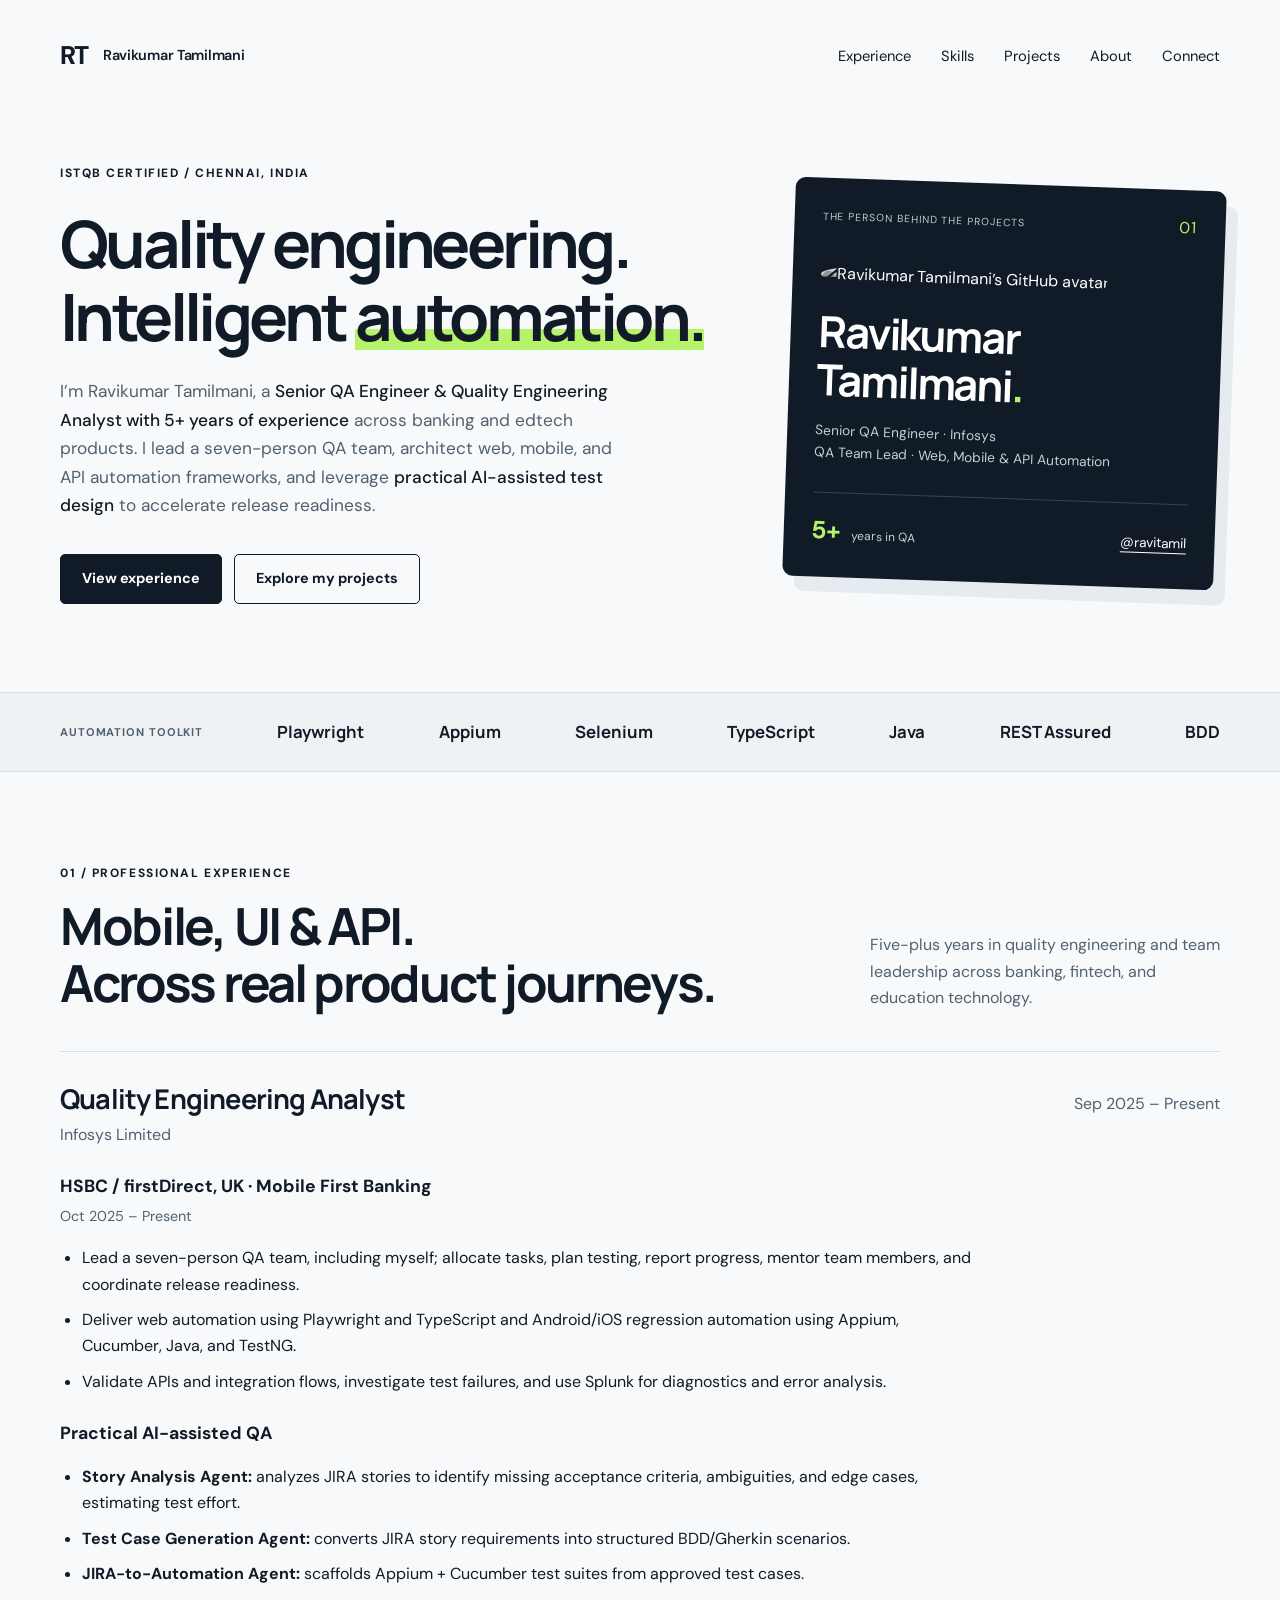
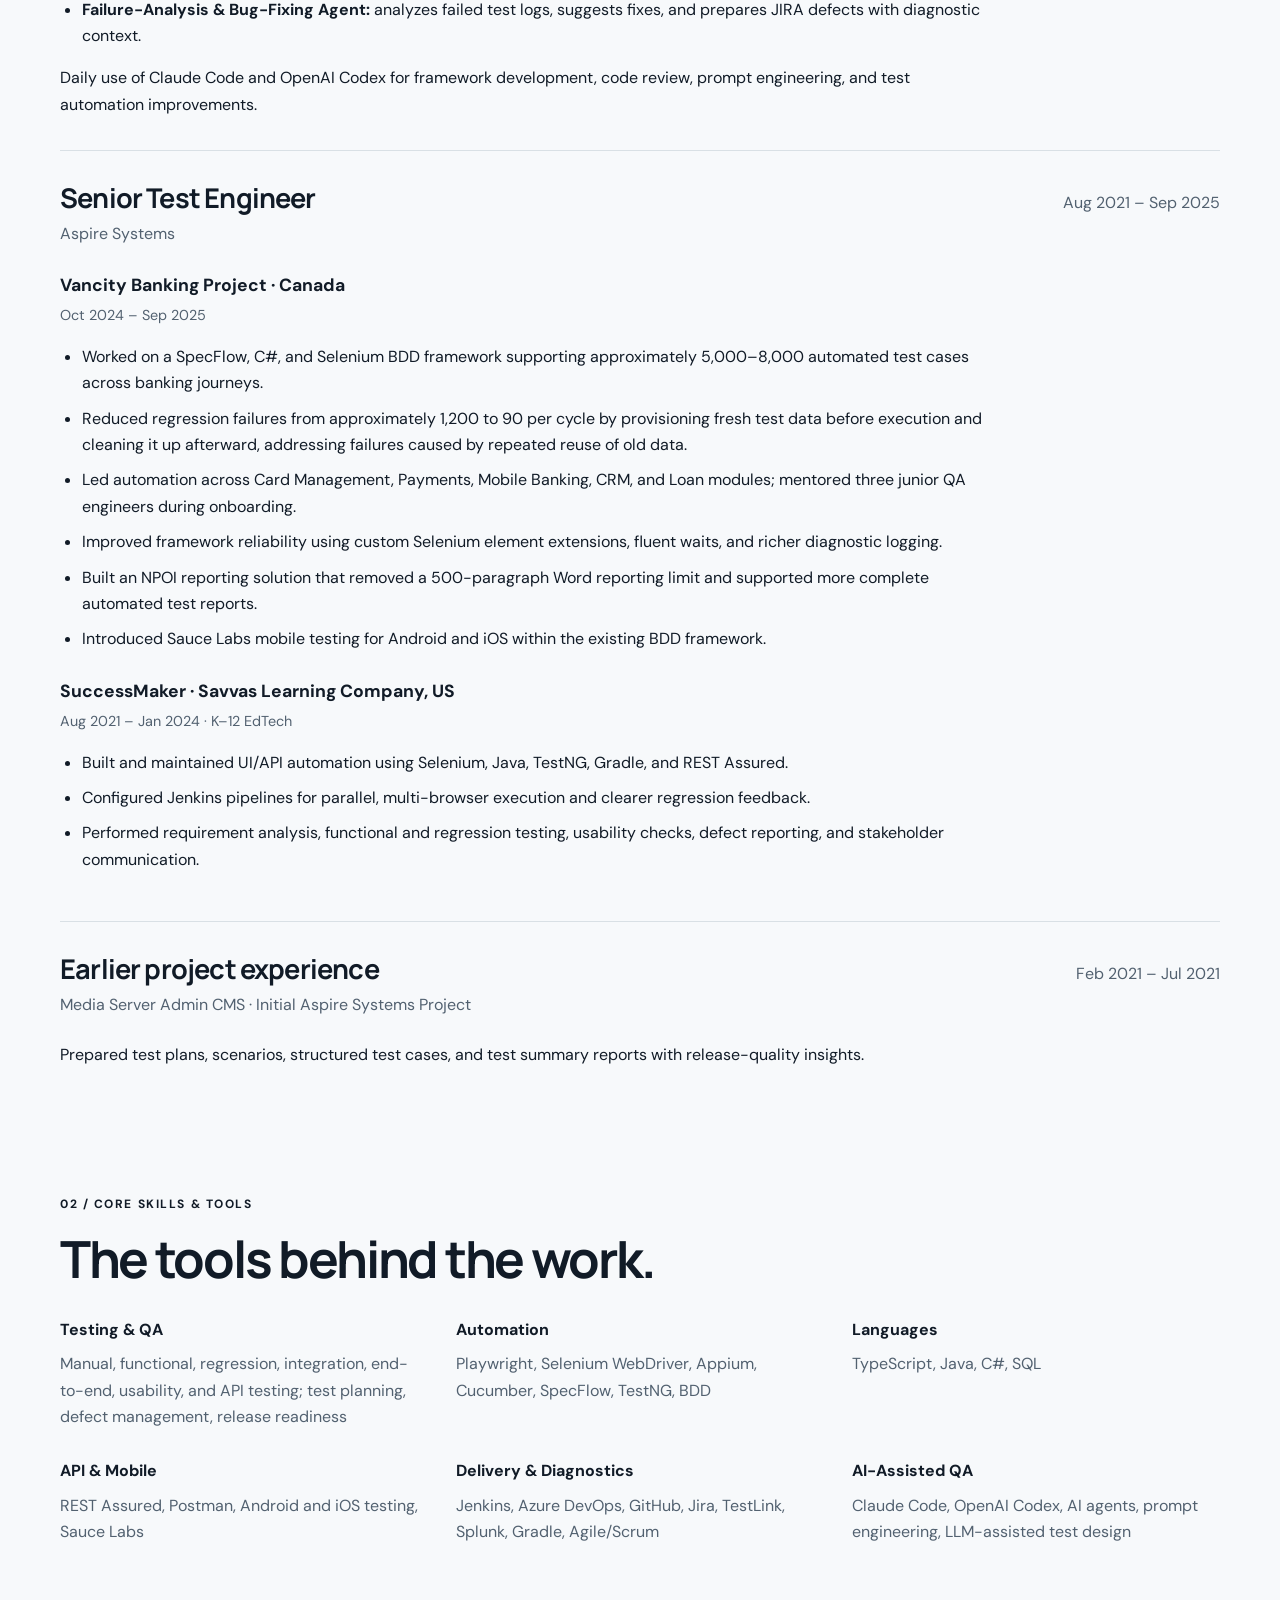
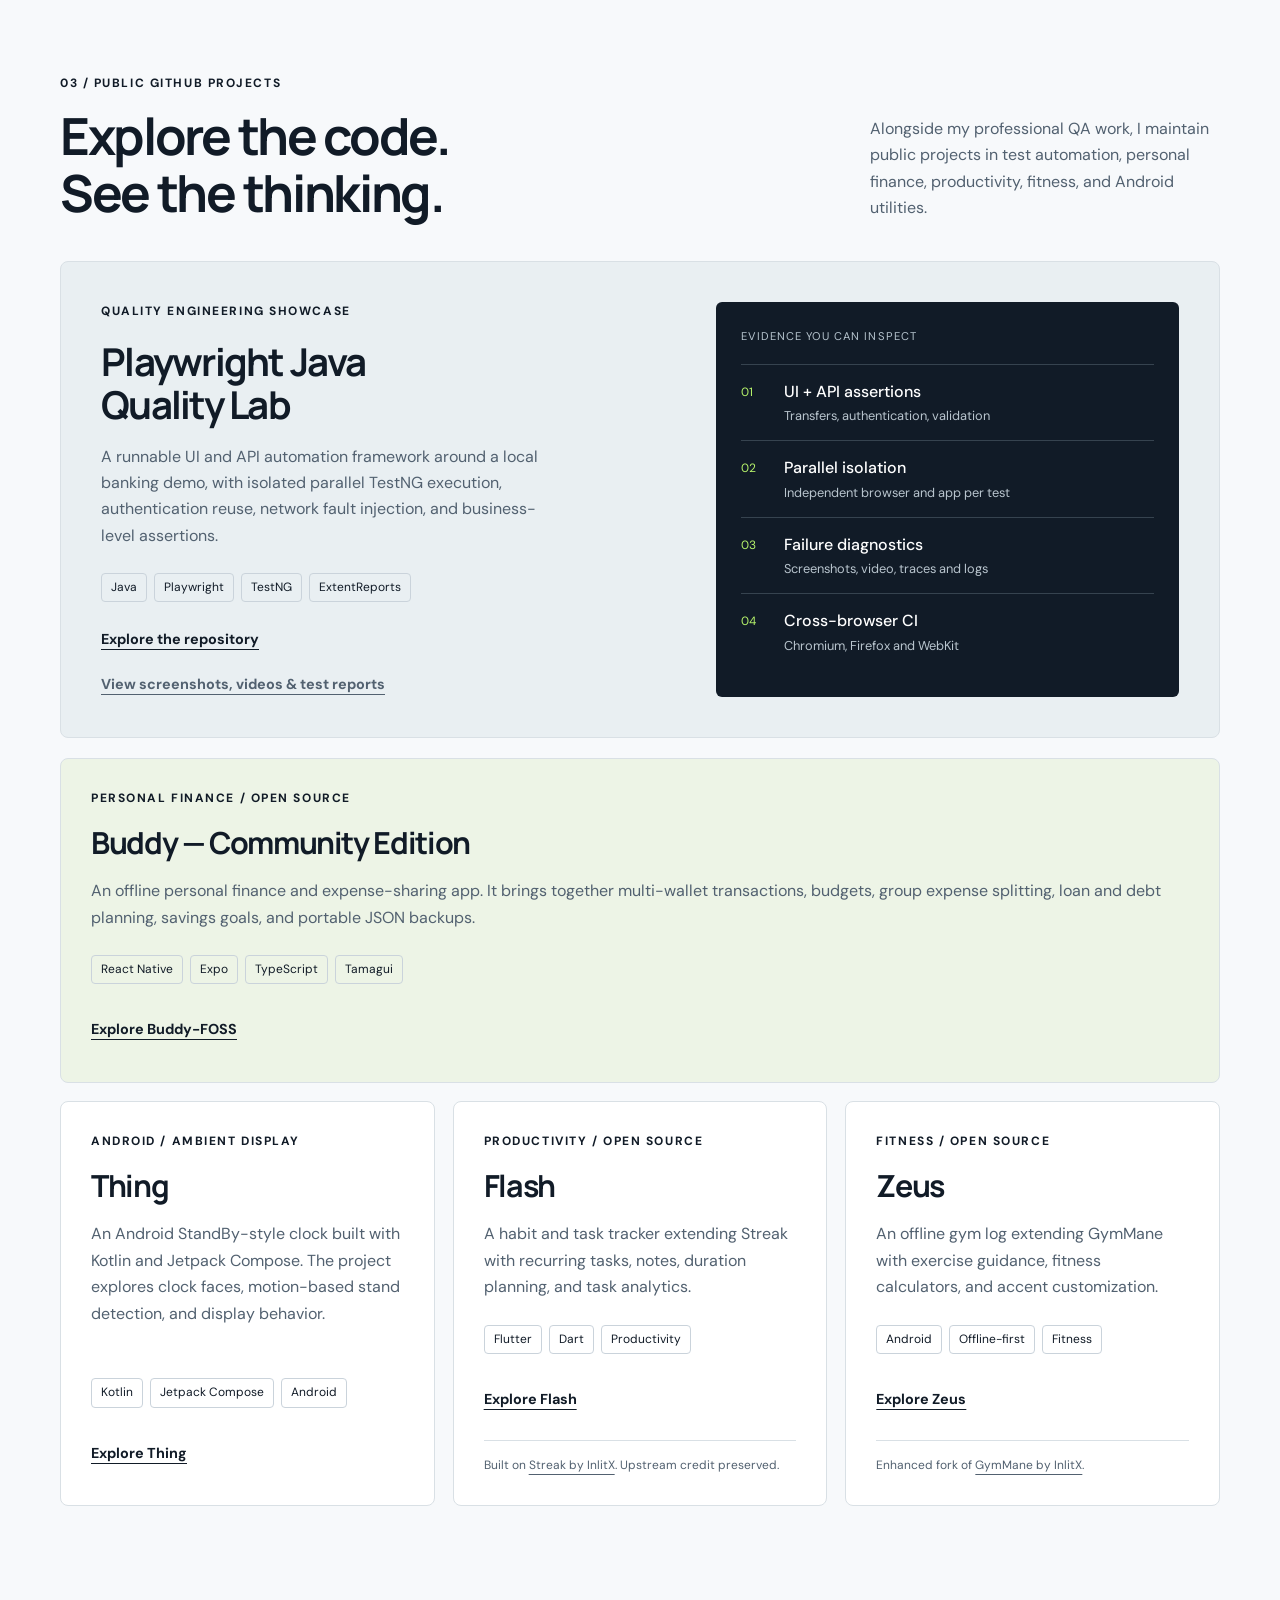
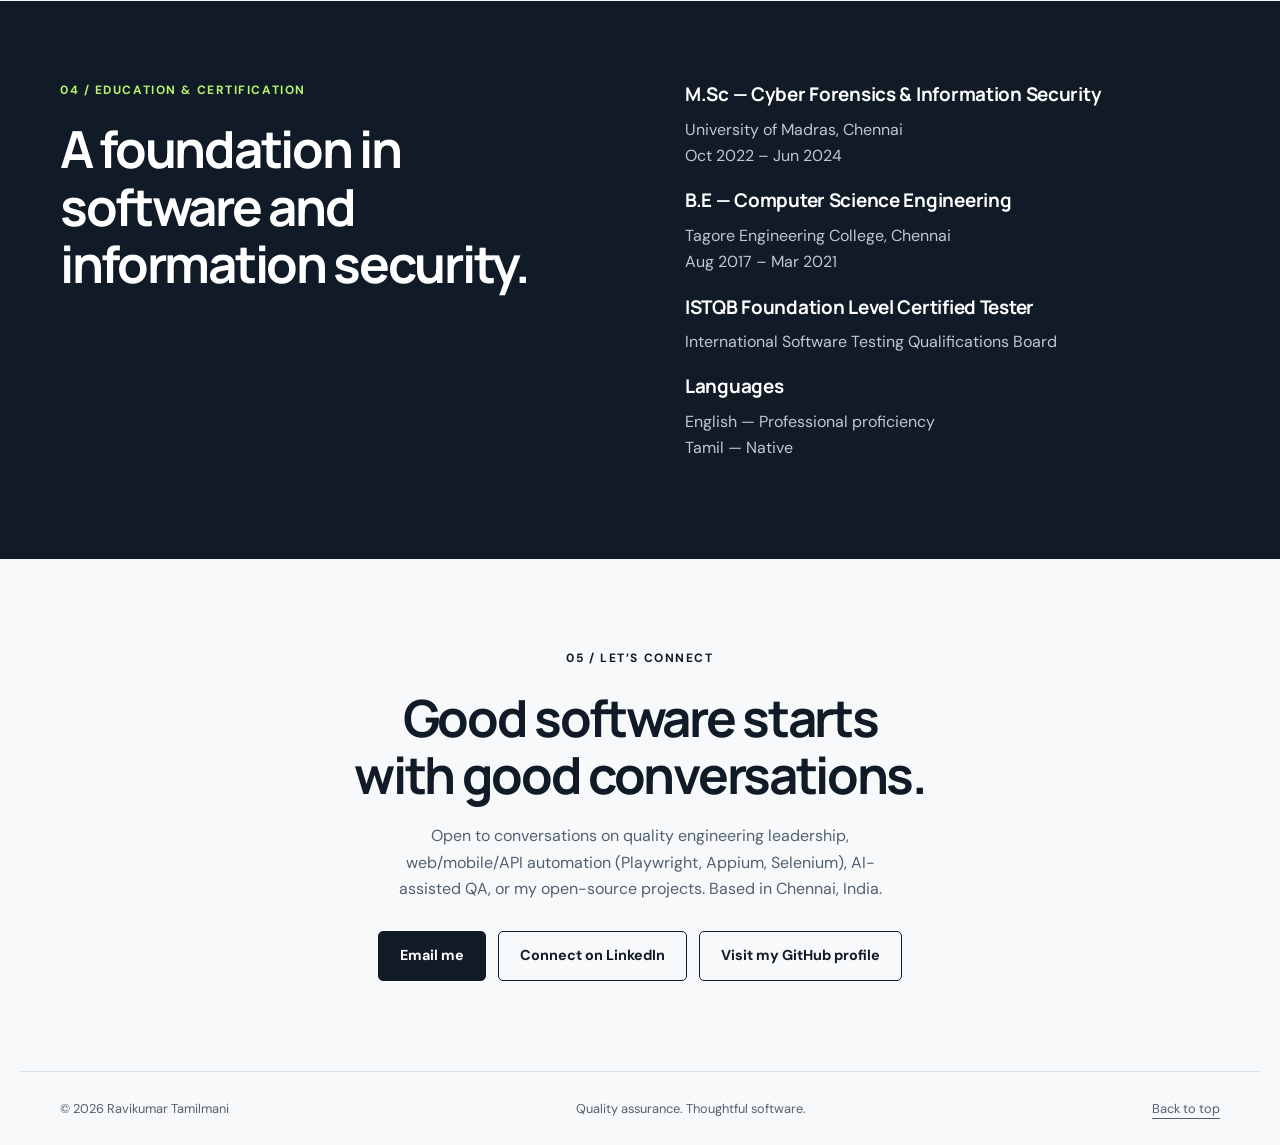
==== commit d86eb4b7: "refactor: remove services section and refocus as personal portfolio and resume" ====
--- a/index.html
+++ b/index.html
@@ -3,62 +3,66 @@
 <head>
 <meta name="google-site-verification" content="2GxFtEBMy-tvk4165WpkEmhIKVH8L3wSZeOQW626Pkg" />
 <meta charset="utf-8"><meta name="viewport" content="width=device-width,initial-scale=1">
-<title>Ravikumar Tamilmani | Quality Engineering Analyst | Mobile, UI &amp; API Automation | AI Agents &amp; QA Pods</title>
-<meta name="description" content="Ravikumar Tamilmani is an ISTQB-certified Quality Engineering Analyst with 5+ years across banking, fintech and edtech. Offering custom AI agents &amp; workflows, managed QA pods, mobile/UI/API automation, and suite stabilization.">
+<title>Ravikumar Tamilmani | Senior QA Engineer | Web, Mobile &amp; API Automation</title>
+<meta name="description" content="Ravikumar Tamilmani is an ISTQB-certified Senior QA Engineer with 5+ years of experience across banking and edtech products. Leading QA teams, building web, mobile, and API automation with Playwright, Appium, Selenium, and AI-assisted QA workflows.">
 <meta name="theme-color" content="#111b27"><meta name="robots" content="index,follow">
-<meta property="og:title" content="Ravikumar Tamilmani — Quality Engineering Analyst &amp; AI Workflow Builder"><meta property="og:description" content="5+ years in mobile, UI &amp; API testing. Building custom AI agents, managing on-demand QA pods, and architecting enterprise automation frameworks."><meta property="og:type" content="website">
+<meta property="og:title" content="Ravikumar Tamilmani — Senior QA Engineer"><meta property="og:description" content="5+ years in QA engineering, team leadership, web, mobile &amp; API automation, and AI-assisted testing workflows."><meta property="og:type" content="website">
 <link rel="icon" type="image/svg+xml" href="data:image/svg+xml,%3Csvg xmlns='http://www.w3.org/2000/svg' viewBox='0 0 40 40'%3E%3Crect width='40' height='40' rx='9' fill='%23111b27'/%3E%3Ctext x='6' y='27' font-family='Arial' font-weight='bold' font-size='22' fill='%23b6f36b'%3ERT%3C/text%3E%3C/svg%3E">
 <link rel="stylesheet" href="/style.css">
 <link rel="canonical" href="https://ravitamil.github.io/">
 <meta property="og:url" content="https://ravitamil.github.io/">
-<script type="application/ld+json">{"@context": "https://schema.org", "@type": "ProfilePage", "url": "https://ravitamil.github.io/", "name": "Ravikumar Tamilmani | Quality Engineering Analyst & AI Workflow Builder", "mainEntity": {"@type": "Person", "name": "Ravikumar Tamilmani", "alternateName": "ravitamil", "jobTitle": "Quality Engineering Analyst & QA Fleet Lead", "url": "https://ravitamil.github.io/", "sameAs": ["https://github.com/ravitamil", "https://www.linkedin.com/in/ravikumar-tamilmani-095a85146/"], "knowsAbout": ["Quality Assurance", "Custom AI Agents", "Workflow Automation", "Managed QA Pods", "Appium", "Selenium", "Playwright", "Java", "C#", "SQL", "TestNG", "Cucumber", "SpecFlow", "REST Assured", "AI-assisted test design"], "hasOfferCatalog": {"@type": "OfferCatalog", "name": "QA & AI Automation Services", "itemListElement": [{"@type": "Offer", "itemOffered": {"@type": "Service", "name": "Custom AI Agents & Workflow Automation", "description": "Bespoke AI agents for JIRA story analysis, test scaffolding, and defect triage."}}, {"@type": "Offer", "itemOffered": {"@type": "Service", "name": "Managed QA Pods & Full-Cycle Testing", "description": "Dedicated fleet of QA engineers for mobile, web, and API regression testing."}}, {"@type": "Offer", "itemOffered": {"@type": "Service", "name": "Test Automation Framework Architecture", "description": "Production-grade Playwright, Appium, and Selenium framework engineering."}}, {"@type": "Offer", "itemOffered": {"@type": "Service", "name": "Test Suite Health Audit & Stabilization", "description": "Eliminating test flakiness and integrating automated CI/CD quality gates."}}]}, "worksFor": {"@type": "Organization", "name": "Infosys"}}}</script>
+<script type="application/ld+json">{"@context": "https://schema.org", "@type": "ProfilePage", "url": "https://ravitamil.github.io/", "name": "Ravikumar Tamilmani | Senior QA Engineer", "mainEntity": {"@type": "Person", "name": "Ravikumar Tamilmani", "alternateName": "ravitamil", "jobTitle": "Senior QA Engineer / Quality Engineering Analyst", "url": "https://ravitamil.github.io/", "sameAs": ["https://github.com/ravitamil", "https://www.linkedin.com/in/ravikumar-tamilmani-095a85146/"], "knowsAbout": ["Quality Assurance", "QA Team Leadership", "Web Automation", "Mobile Automation", "API Testing", "Playwright", "Selenium", "Appium", "Cucumber", "SpecFlow", "TestNG", "REST Assured", "TypeScript", "Java", "C#", "SQL", "AI-assisted test design"], "worksFor": {"@type": "Organization", "name": "Infosys"}}}</script>
 </head>
 <body>
 <a class="skip" href="#main">Skip to content</a>
-<header class="wrap"><a class="brand" href="#main" aria-label="Ravikumar Tamilmani home">RT<span>Ravikumar Tamilmani</span></a><nav aria-label="Main navigation"><a href="#experience">Experience</a><a href="#services">Services &amp; Pods</a><a href="#work">Projects</a><a href="#about">About</a><a href="#contact">Connect</a></nav></header>
+<header class="wrap"><a class="brand" href="#main" aria-label="Ravikumar Tamilmani home">RT<span>Ravikumar Tamilmani</span></a><nav aria-label="Main navigation"><a href="#experience">Experience</a><a href="#skills">Skills</a><a href="#work">Projects</a><a href="#about">About</a><a href="#contact">Connect</a></nav></header>
 <main id="main">
 <section class="hero wrap" aria-labelledby="hero-title">
-<div class="hero-copy"><p class="eyebrow">ISTQB CERTIFIED / CHENNAI, INDIA <span class="status-badge"><span class="status-dot"></span>AVAILABLE FOR FREELANCE &bull; MANAGED PODS &bull; AI AGENTS</span></p><h1 id="hero-title">Quality engineering.<br>Intelligent <em>automation.</em></h1><p class="intro">I’m Ravikumar Tamilmani, a <strong>Quality Engineering Analyst &amp; AI Workflow Builder with 5+ years of experience</strong> across banking, fintech, and edtech. I architect resilient test automation, build <strong>custom AI agents and automated workflows</strong>, and lead an agile fleet of QA engineers delivering managed testing projects.</p><div class="actions"><a class="button primary" href="#services">Explore services &amp; pods</a><a class="button outline" href="#work">Explore my projects</a></div></div>
-<aside class="identity" aria-label="Profile"><div class="identity-top"><span>THE PERSON BEHIND THE PROJECTS</span><span class="index">01</span></div><img src="https://avatars.githubusercontent.com/u/43370808?v=4" alt="Ravikumar Tamilmani’s GitHub avatar" width="180" height="180"><h2>Ravikumar<br>Tamilmani<span class="period">.</span></h2><p>Quality Engineering Analyst · Infosys<br>Automation Architect &amp; QA Fleet Lead</p><div class="identity-bottom"><strong>5+ <span>years in QA</span></strong><a href="https://github.com/ravitamil">@ravitamil</a></div></aside>
+<div class="hero-copy"><p class="eyebrow">ISTQB CERTIFIED / CHENNAI, INDIA</p><h1 id="hero-title">Quality engineering.<br>Intelligent <em>automation.</em></h1><p class="intro">I’m Ravikumar Tamilmani, a <strong>Senior QA Engineer &amp; Quality Engineering Analyst with 5+ years of experience</strong> across banking and edtech products. I lead a seven-person QA team, architect web, mobile, and API automation frameworks, and leverage <strong>practical AI-assisted test design</strong> to accelerate release readiness.</p><div class="actions"><a class="button primary" href="#experience">View experience</a><a class="button outline" href="#work">Explore my projects</a></div></div>
+<aside class="identity" aria-label="Profile"><div class="identity-top"><span>THE PERSON BEHIND THE PROJECTS</span><span class="index">01</span></div><img src="https://avatars.githubusercontent.com/u/43370808?v=4" alt="Ravikumar Tamilmani’s GitHub avatar" width="180" height="180"><h2>Ravikumar<br>Tamilmani<span class="period">.</span></h2><p>Senior QA Engineer · Infosys<br>QA Team Lead · Web, Mobile &amp; API Automation</p><div class="identity-bottom"><strong>5+ <span>years in QA</span></strong><a href="https://github.com/ravitamil">@ravitamil</a></div></aside>
 </section>
-<div class="expertise"><div class="wrap expertise-inner"><span>EXPERTISE TOOLKIT</span><span>Playwright</span><span>Appium</span><span>Custom AI Agents</span><span>Workflows</span><span>Managed QA Pods</span><span>REST Assured</span><span>BDD</span></div></div>
+<div class="expertise"><div class="wrap expertise-inner"><span>AUTOMATION TOOLKIT</span><span>Playwright</span><span>Appium</span><span>Selenium</span><span>TypeScript</span><span>Java</span><span>REST Assured</span><span>BDD</span></div></div>
 <section id="experience" class="work wrap" aria-labelledby="experience-title">
-<div class="section-head"><div><p class="eyebrow">01 / PROFESSIONAL EXPERIENCE</p><h2 id="experience-title">Mobile, UI &amp; API.<br>Across real product journeys.</h2></div><p>Five-plus years in quality engineering, with experience in banking, fintech, and education technology.</p></div>
-<article class="career"><div class="career-heading"><div><h3>Quality Engineering Analyst</h3><p>Infosys</p></div><p>Sep 2025 – Present</p></div>
-<h4>firstDirect Mobile First Banking · HSBC / firstDirect, UK</h4><p class="dates">Oct 2025 – Present</p><p>Automating iOS and Android regression with Appium, Cucumber, Java, and TestNG; validating APIs and integration flows; using Splunk for diagnostics and production-like error analysis.</p>
-<h4>Practical AI-assisted QA</h4><ul><li><strong>Story Analysis Agent:</strong> reviews JIRA stories for unclear requirements, missing acceptance criteria, and edge cases.</li><li><strong>Test Estimation Agent:</strong> combines historical sprint data with AI heuristics to support QA planning.</li><li><strong>Test Case Generation Agent:</strong> converts JIRA story details into structured BDD/Gherkin scenarios.</li><li><strong>JIRA-to-Automation Agent:</strong> scaffolds Appium + Cucumber code from approved test cases.</li><li><strong>Bug-Fixing Agent:</strong> analyzes failed test logs, suggests fixes, and prepares JIRA defects with diagnostic context.</li></ul><p>Daily use of Claude Code and OpenAI Codex for framework development, code review, and prompt iteration.</p></article>
+<div class="section-head"><div><p class="eyebrow">01 / PROFESSIONAL EXPERIENCE</p><h2 id="experience-title">Mobile, UI &amp; API.<br>Across real product journeys.</h2></div><p>Five-plus years in quality engineering and team leadership across banking, fintech, and education technology.</p></div>
+<article class="career"><div class="career-heading"><div><h3>Quality Engineering Analyst</h3><p>Infosys Limited</p></div><p>Sep 2025 – Present</p></div>
+<h4>HSBC / firstDirect, UK · Mobile First Banking</h4><p class="dates">Oct 2025 – Present</p>
+<ul>
+<li>Lead a seven-person QA team, including myself; allocate tasks, plan testing, report progress, mentor team members, and coordinate release readiness.</li>
+<li>Deliver web automation using Playwright and TypeScript and Android/iOS regression automation using Appium, Cucumber, Java, and TestNG.</li>
+<li>Validate APIs and integration flows, investigate test failures, and use Splunk for diagnostics and error analysis.</li>
+</ul>
+<h4>Practical AI-assisted QA</h4>
+<ul>
+<li><strong>Story Analysis Agent:</strong> analyzes JIRA stories to identify missing acceptance criteria, ambiguities, and edge cases, estimating test effort.</li>
+<li><strong>Test Case Generation Agent:</strong> converts JIRA story requirements into structured BDD/Gherkin scenarios.</li>
+<li><strong>JIRA-to-Automation Agent:</strong> scaffolds Appium + Cucumber test suites from approved test cases.</li>
+<li><strong>Failure-Analysis &amp; Bug-Fixing Agent:</strong> analyzes failed test logs, suggests fixes, and prepares JIRA defects with diagnostic context.</li>
+</ul>
+<p>Daily use of Claude Code and OpenAI Codex for framework development, code review, prompt engineering, and test automation improvements.</p></article>
 <article class="career"><div class="career-heading"><div><h3>Senior Test Engineer</h3><p>Aspire Systems</p></div><p>Aug 2021 – Sep 2025</p></div>
-<h4>Vancity Banking Project</h4><p class="dates">Oct 2024 – Sep 2025</p><ul><li>Worked with a SpecFlow, C#, and Selenium framework supporting approximately 5,000–8,000 automated test cases.</li><li>Reduced regression failures from about 1,200 to around 90 per cycle through fresh test-data provisioning and improved data reliability.</li><li>Built custom NPOI reporting to remove a 500-paragraph Word reporting limit.</li><li>Improved Selenium element extensions, fluent waits, and diagnostic logging.</li><li>Led automation across Card Management, Payments, Mobile Banking, CRM, and Loan modules; mentored three junior QA engineers.</li><li>Introduced Sauce Labs testing for Android and iOS within the BDD framework.</li></ul>
-<h4>SuccessMaker · Savvas Learning Company, US</h4><p class="dates">Aug 2021 – Jan 2024 · K–12 EdTech</p><p>Built and maintained UI/API automation with TestNG, Gradle, Selenium Java, and REST Assured. Configured Jenkins pipelines for multi-browser parallel execution, alongside functional, regression, and usability testing, defect reporting, and stakeholder communication.</p></article>
-<article class="career"><div class="career-heading"><div><h3>Earlier project experience</h3><p>Media Server Admin CMS</p></div><p>Feb 2021 – Jul 2021</p></div><p>Prepared test plans, scenarios, structured test cases, and test summary reports with release-quality insights.</p></article>
+<h4>Vancity Banking Project · Canada</h4><p class="dates">Oct 2024 – Sep 2025</p>
+<ul>
+<li>Worked on a SpecFlow, C#, and Selenium BDD framework supporting approximately 5,000–8,000 automated test cases across banking journeys.</li>
+<li>Reduced regression failures from approximately 1,200 to 90 per cycle by provisioning fresh test data before execution and cleaning it up afterward, addressing failures caused by repeated reuse of old data.</li>
+<li>Led automation across Card Management, Payments, Mobile Banking, CRM, and Loan modules; mentored three junior QA engineers during onboarding.</li>
+<li>Improved framework reliability using custom Selenium element extensions, fluent waits, and richer diagnostic logging.</li>
+<li>Built an NPOI reporting solution that removed a 500-paragraph Word reporting limit and supported more complete automated test reports.</li>
+<li>Introduced Sauce Labs mobile testing for Android and iOS within the existing BDD framework.</li>
+</ul>
+<h4>SuccessMaker · Savvas Learning Company, US</h4><p class="dates">Aug 2021 – Jan 2024 · K–12 EdTech</p>
+<ul>
+<li>Built and maintained UI/API automation using Selenium, Java, TestNG, Gradle, and REST Assured.</li>
+<li>Configured Jenkins pipelines for parallel, multi-browser execution and clearer regression feedback.</li>
+<li>Performed requirement analysis, functional and regression testing, usability checks, defect reporting, and stakeholder communication.</li>
+</ul>
+</article>
+<article class="career"><div class="career-heading"><div><h3>Earlier project experience</h3><p>Media Server Admin CMS · Initial Aspire Systems Project</p></div><p>Feb 2021 – Jul 2021</p></div><p>Prepared test plans, scenarios, structured test cases, and test summary reports with release-quality insights.</p></article>
 </section>
-<section class="skills wrap" aria-labelledby="skills-title"><p class="eyebrow">02 / SKILLS &amp; TOOLS</p><h2 id="skills-title">The tools behind the work.</h2><dl class="skills-grid"><div><dt>AI &amp; GenAI QA</dt><dd>Claude Code, OpenAI Codex, prompt engineering, AI agents, LLM-assisted test design, workflow automation</dd></div><div><dt>Automation</dt><dd>Selenium WebDriver, Playwright, Appium, Cucumber, SpecFlow, TestNG, BDD</dd></div><div><dt>Languages</dt><dd>Java, C#, SQL, TypeScript</dd></div><div><dt>API &amp; mobile</dt><dd>REST Assured, Postman, iOS, Android, Sauce Labs</dd></div><div><dt>Delivery &amp; diagnostics</dt><dd>Jenkins, Azure DevOps, GitHub Actions, JIRA, TestLink, Splunk</dd></div><div><dt>Ways of working</dt><dd>Agile/Scrum, SDLC/STLC, requirement analysis, defect triage, QA pod management</dd></div></dl></section>
-<section id="services" class="work wrap" aria-labelledby="services-title">
-<div class="section-head"><div><p class="eyebrow">03 / FREELANCE, MANAGED PODS &amp; AI AGENTS</p><h2 id="services-title">Intelligent automation.<br>On-demand QA fleet.</h2></div><p>From custom AI agents that accelerate engineering to managed QA pods and bulletproof test frameworks, I help teams ship rock-solid software with zero testing bottlenecks.</p></div>
-<div class="trust-banner"><div class="trust-badge">PROVEN TEAM CAPACITY</div><p><strong>Fleet of Seasoned QA Engineers:</strong> I lead and manage an agile team of QA specialists. Together, we have successfully delivered end-to-end QA projects across web, mobile, and APIs with release-ready quality, rigorous defect tracking, and transparent reporting.</p></div>
-<div class="service-grid">
-<article class="project service-card spotlight-card"><div class="spotlight-tag">HIGH IMPACT</div><p class="eyebrow">GENAI &amp; AGENTIC WORKFLOWS</p><h3>Custom AI Agents &amp; Workflows</h3><p>Bespoke autonomous agents and automated workflows built specifically for your engineering and QA lifecycle to eliminate manual toil.</p><ul class="service-list"><li><strong>Story Analysis Agent:</strong> Evaluates JIRA tickets for ambiguities, missing acceptance criteria, and edge cases.</li><li><strong>Gherkin &amp; Code Scaffolding Agent:</strong> Automatically drafts structured BDD scenarios and starter test code from requirements.</li><li><strong>Defect Triage &amp; Root Cause Agent:</strong> Analyzes test logs and stack traces, summarizes failures, and drafts JIRA bugs with diagnostic context.</li><li><strong>Pipeline Workflow Automations:</strong> Seamless LLM tool integrations (Claude Code, OpenAI Codex) into CI/CD and developer routines.</li></ul><ul class="tags" aria-label="Agent technologies"><li>Custom AI Agents</li><li>Claude Code</li><li>Codex</li><li>LLM Workflows</li><li>JIRA Automation</li></ul></article>
-<article class="project service-card"><p class="eyebrow">FULL-CYCLE MANAGED QA</p><h3>Managed QA Pods</h3><p>An on-demand fleet of experienced QA engineers mobilized and managed directly by me to take complete ownership of your testing cycle.</p><ul class="service-list"><li><strong>Full-Cycle Coverage:</strong> Functional, exploratory, regression, and cross-browser validation on real mobile and desktop environments.</li><li><strong>Mobile &amp; Web Expertise:</strong> Deep hands-on testing across native iOS, Android, responsive web, and complex business workflows.</li><li><strong>Zero Management Overhead:</strong> I handle test planning, daily execution triage, sprint reporting, and defect life cycles.</li><li><strong>Proven Delivery:</strong> Track record of completed client QA projects delivered on schedule with high defect escape prevention.</li></ul><ul class="tags" aria-label="QA Pod capabilities"><li>Dedicated QA Pod</li><li>iOS &amp; Android</li><li>Sprint Regression</li><li>JIRA / TestLink</li><li>Release Certification</li></ul></article>
-<article class="project service-card"><p class="eyebrow">TEST ENGINEERING</p><h3>Automation Framework Architecture</h3><p>Scalable, production-grade test automation frameworks designed from scratch or refactored for speed and maintainability.</p><ul class="service-list"><li><strong>Modern Web &amp; Mobile:</strong> Playwright (Java/TypeScript), Selenium WebDriver, and Appium for native iOS and Android.</li><li><strong>BDD &amp; Maintainability:</strong> Cucumber / SpecFlow integration with reusable step definitions and clear living documentation.</li><li><strong>Speed &amp; Parallelism:</strong> Isolated parallel execution, thread-safe test instances, and resilient locator strategies.</li><li><strong>Rich Reporting:</strong> ExtentReports and Allure integrations with synthetic logs, screenshots, and trace recordings.</li></ul><ul class="tags" aria-label="Automation stack"><li>Playwright</li><li>Appium</li><li>Selenium</li><li>Cucumber BDD</li><li>TestNG</li><li>Java / C# / TS</li></ul></article>
-<article class="project service-card"><p class="eyebrow">STABILIZATION &amp; DEVOPS</p><h3>Suite Health Audits &amp; CI/CD Gates</h3><p>Rescue flaky, sluggish automation suites and turn them into trusted release gates in your continuous delivery pipelines.</p><ul class="service-list"><li><strong>Flakiness Elimination:</strong> Diagnostic audits, fluent wait refactoring, race-condition fixes, and dynamic element handling.</li><li><strong>Test-Data Provisioning:</strong> Reliable test data strategy that drastically reduces false-positive regression failures (proven 90%+ failure drop).</li><li><strong>CI/CD Gate Integration:</strong> Seamless execution pipelines in GitHub Actions, Azure DevOps, and Jenkins.</li><li><strong>Production Log Diagnostics:</strong> Splunk and log monitoring integration for production-like error reproduction.</li></ul><ul class="tags" aria-label="DevOps and stabilization"><li>Flaky Test Rescue</li><li>Test Data Strategy</li><li>GitHub Actions</li><li>Azure DevOps</li><li>Jenkins</li><li>Splunk</li></ul></article>
-</div>
-<div class="engagement-container">
-<div class="engagement-header"><p class="eyebrow">HOW WE CAN WORK TOGETHER</p><h3>Flexible Engagement Models</h3></div>
-<div class="engagement-grid">
-<div class="engagement-card"><span class="index">01</span><h4>Custom Agent &amp; Workflow Build</h4><p>Fixed-scope delivery of purpose-built AI agents, automated requirement-to-code pipelines, or developer productivity tools tailored to your stack.</p></div>
-<div class="engagement-card"><span class="index">02</span><h4>Dedicated Managed QA Pod</h4><p>An on-demand fleet of QA specialists led by me for major feature rollouts, regression sprints, release hardening, or ongoing product testing.</p></div>
-<div class="engagement-card"><span class="index">03</span><h4>Framework Architecture &amp; Advisory</h4><p>Greenfield framework creation, flaky test stabilization audit, or fractional QA lead advisory to elevate your team's quality maturity.</p></div>
-</div>
-<div class="engagement-cta">
-<a class="button primary" href="mailto:travitamil@gmail.com?subject=Project%20Inquiry%20-%20AI%20Agents%20/%20QA%20Services&amp;body=Hi%20Ravikumar,%0A%0AI%20am%20interested%20in%20discussing:%0A-%20Custom%20AI%20Agents%20/%20Workflows%0A-%20Managed%20QA%20Pod%20Support%0A-%20Test%20Automation%20Framework%0A-%20Test%20Suite%20Audit%0A%0AProject%20Overview:%0A">Discuss a project</a>
-<a class="button outline" href="https://www.linkedin.com/in/ravikumar-tamilmani-095a85146/">Message on LinkedIn</a>
-</div>
-</div>
-</section>
-<section id="work" class="work wrap" aria-labelledby="work-title"><div class="section-head"><div><p class="eyebrow">04 / PUBLIC GITHUB PROJECTS</p><h2 id="work-title">Explore the code.<br>See the thinking.</h2></div><p>Alongside my professional QA work, I maintain public projects in test automation, personal finance, productivity, fitness, and Android utilities.</p></div>
+<section id="skills" class="skills wrap" aria-labelledby="skills-title"><p class="eyebrow">02 / CORE SKILLS &amp; TOOLS</p><h2 id="skills-title">The tools behind the work.</h2><dl class="skills-grid"><div><dt>Testing &amp; QA</dt><dd>Manual, functional, regression, integration, end-to-end, usability, and API testing; test planning, defect management, release readiness</dd></div><div><dt>Automation</dt><dd>Playwright, Selenium WebDriver, Appium, Cucumber, SpecFlow, TestNG, BDD</dd></div><div><dt>Languages</dt><dd>TypeScript, Java, C#, SQL</dd></div><div><dt>API &amp; Mobile</dt><dd>REST Assured, Postman, Android and iOS testing, Sauce Labs</dd></div><div><dt>Delivery &amp; Diagnostics</dt><dd>Jenkins, Azure DevOps, GitHub, Jira, TestLink, Splunk, Gradle, Agile/Scrum</dd></div><div><dt>AI-Assisted QA</dt><dd>Claude Code, OpenAI Codex, AI agents, prompt engineering, LLM-assisted test design</dd></div></dl></section>
+<section id="work" class="work wrap" aria-labelledby="work-title"><div class="section-head"><div><p class="eyebrow">03 / PUBLIC GITHUB PROJECTS</p><h2 id="work-title">Explore the code.<br>See the thinking.</h2></div><p>Alongside my professional QA work, I maintain public projects in test automation, personal finance, productivity, fitness, and Android utilities.</p></div>
 <article class="featured project"><div class="project-main"><p class="eyebrow">QUALITY ENGINEERING SHOWCASE</p><h3>Playwright Java<br>Quality Lab</h3><p>A runnable UI and API automation framework around a local banking demo, with isolated parallel TestNG execution, authentication reuse, network fault injection, and business-level assertions.</p><ul class="tags" aria-label="Technologies"><li>Java</li><li>Playwright</li><li>TestNG</li><li>ExtentReports</li></ul><a class="text-link" href="https://github.com/ravitamil/playwright-java-quality-lab">Explore the repository</a><p style="margin-top:18px"><a class="text-link" href="/quality-lab/">View screenshots, videos &amp; test reports</a></p></div><div class="architecture" aria-label="Project components"><p class="diagram-title">EVIDENCE YOU CAN INSPECT</p><div><span>01</span><strong>UI + API assertions</strong><small>Transfers, authentication, validation</small></div><div><span>02</span><strong>Parallel isolation</strong><small>Independent browser and app per test</small></div><div><span>03</span><strong>Failure diagnostics</strong><small>Screenshots, video, traces and logs</small></div><div><span>04</span><strong>Cross-browser CI</strong><small>Chromium, Firefox and WebKit</small></div></div></article>
 <div class="project-grid"><article class="project buddy-project"><p class="eyebrow">PERSONAL FINANCE / OPEN SOURCE</p><h3>Buddy — Community Edition</h3><p>An offline personal finance and expense-sharing app. It brings together multi-wallet transactions, budgets, group expense splitting, loan and debt planning, savings goals, and portable JSON backups.</p><ul class="tags"><li>React Native</li><li>Expo</li><li>TypeScript</li><li>Tamagui</li></ul><a class="text-link" href="https://github.com/ravitamil/Buddy-FOSS">Explore Buddy-FOSS</a></article><article class="project"><p class="eyebrow">ANDROID / AMBIENT DISPLAY</p><h3>Thing</h3><p>An Android StandBy-style clock built with Kotlin and Jetpack Compose. The project explores clock faces, motion-based stand detection, and display behavior.</p><ul class="tags"><li>Kotlin</li><li>Jetpack Compose</li><li>Android</li></ul><a class="text-link" href="https://github.com/ravitamil/thing-standby">Explore Thing</a></article><article class="project"><p class="eyebrow">PRODUCTIVITY / OPEN SOURCE</p><h3>Flash</h3><p>A habit and task tracker extending Streak with recurring tasks, notes, duration planning, and task analytics.</p><ul class="tags"><li>Flutter</li><li>Dart</li><li>Productivity</li></ul><a class="text-link" href="https://github.com/ravitamil/flash">Explore Flash</a><p class="attribution">Built on <a href="https://github.com/InlitX/streak">Streak by InlitX</a>. Upstream credit preserved.</p></article><article class="project"><p class="eyebrow">FITNESS / OPEN SOURCE</p><h3>Zeus</h3><p>An offline gym log extending GymMane with exercise guidance, fitness calculators, and accent customization.</p><ul class="tags"><li>Android</li><li>Offline-first</li><li>Fitness</li></ul><a class="text-link" href="https://github.com/ravitamil/Zeus">Explore Zeus</a><p class="attribution">Enhanced fork of <a href="https://github.com/InlitX/GymMane">GymMane by InlitX</a>.</p></article></div></section>
-<section id="about" class="about"><div class="wrap about-inner"><div><p class="eyebrow">05 / EDUCATION &amp; CERTIFICATION</p><h2>A foundation in<br>software and<br>information security.</h2></div><div><h3>M.Sc — Cyber Forensics &amp; Information Security</h3><p>University of Madras, Chennai<br>Oct 2022 – Jun 2024</p><h3>B.E — Computer Science Engineering</h3><p>Tagore Engineering College, Chennai<br>Aug 2017 – Mar 2021</p><h3>ISTQB Foundation Level Certified Tester</h3><p>International Software Testing Qualifications Board</p><h3>Languages</h3><p>English — Professional proficiency<br>Tamil — Native</p></div></div></section>
-<section id="contact" class="contact wrap"><p class="eyebrow">06 / LET’S CONNECT</p><h2>Good software starts<br>with good conversations.</h2><p>Need a custom AI agent built, a managed QA pod to test your release, or an automation framework architected? Let’s talk about your project and team requirements. Based in Chennai, India.</p><div class="contact-actions"><a class="button primary" href="mailto:travitamil@gmail.com?subject=Project%20Inquiry%20-%20AI%20Agents%20/%20QA%20Services&amp;body=Hi%20Ravikumar,%0A%0AI%20would%20like%20to%20discuss%20a%20project%20with%20you.%0A%0A">Email me</a><a class="button outline" href="https://www.linkedin.com/in/ravikumar-tamilmani-095a85146/">Connect on LinkedIn</a><a class="button outline" href="https://github.com/ravitamil">Visit my GitHub profile</a></div></section>
+<section id="about" class="about"><div class="wrap about-inner"><div><p class="eyebrow">04 / EDUCATION &amp; CERTIFICATION</p><h2>A foundation in<br>software and<br>information security.</h2></div><div><h3>M.Sc — Cyber Forensics &amp; Information Security</h3><p>University of Madras, Chennai<br>Oct 2022 – Jun 2024</p><h3>B.E — Computer Science Engineering</h3><p>Tagore Engineering College, Chennai<br>Aug 2017 – Mar 2021</p><h3>ISTQB Foundation Level Certified Tester</h3><p>International Software Testing Qualifications Board</p><h3>Languages</h3><p>English — Professional proficiency<br>Tamil — Native</p></div></div></section>
+<section id="contact" class="contact wrap" aria-labelledby="contact-title"><p class="eyebrow">05 / LET’S CONNECT</p><h2 id="contact-title">Good software starts<br>with good conversations.</h2><p>Open to conversations on quality engineering leadership, web/mobile/API automation (Playwright, Appium, Selenium), AI-assisted QA, or my open-source projects. Based in Chennai, India.</p><div class="contact-actions"><a class="button primary" href="mailto:travitamil@gmail.com">Email me</a><a class="button outline" href="https://www.linkedin.com/in/ravikumar-tamilmani-095a85146/">Connect on LinkedIn</a><a class="button outline" href="https://github.com/ravitamil">Visit my GitHub profile</a></div></section>
 </main><footer class="wrap"><span>© 2026 Ravikumar Tamilmani</span><span>Quality assurance. Thoughtful software.</span><a href="#main">Back to top</a></footer>
 </body></html>
--- a/style.css
+++ b/style.css
@@ -2,44 +2,3 @@
 :root{--ink:#111b27;--paper:#f7f9fb;--muted:#526170;--line:#d9e0e5;--accent:#b6f36b}*{box-sizing:border-box}html{scroll-behavior:smooth;scroll-padding-top:2rem}body{margin:0;background:var(--paper);color:var(--ink);font:1rem/1.65 'DM Sans',sans-serif}a{color:inherit;text-underline-offset:5px}a:focus-visible{outline:3px solid #356600;outline-offset:5px}h1,h2,h3,p{margin:0}h1,h2,h3{font-family:Manrope,sans-serif;line-height:1.12;letter-spacing:-.045em}h2{font-size:clamp(2.15rem,4vw,3.3rem)}.wrap{max-width:1240px;margin:auto;padding-left:40px;padding-right:40px}.skip{position:absolute;top:-100px;background:white;padding:12px;z-index:9}.skip:focus{top:0}header{display:flex;align-items:center;justify-content:space-between;min-height:112px;gap:24px}.brand{font-size:1.6rem;font-weight:800;letter-spacing:-.08em;text-decoration:none;display:flex;align-items:center;gap:16px}.brand span{font-size:.9rem;letter-spacing:-.02em;font-weight:600}nav{display:flex;gap:30px}nav a{padding:12px 0;font-size:.92rem;text-decoration:none}nav a:hover,.text-link:hover{color:#4c721b}.hero{display:grid;grid-template-columns:1.55fr 1fr;gap:62px;padding-top:52px;padding-bottom:88px;align-items:center}.eyebrow{font-size:.75rem;letter-spacing:.13em;font-weight:700;line-height:1.6}.hero h1{font-size:clamp(2.9rem,5.1vw,4.5rem);margin:24px 0;line-height:1.12;letter-spacing:-.055em}.hero em{font-style:normal;position:relative;background:linear-gradient(transparent 64%,var(--accent) 64%,var(--accent) 88%,transparent 88%)}.intro{max-width:580px;font-size:1.08rem;color:var(--muted)}.intro strong{color:var(--ink);font-weight:500}.actions{display:flex;gap:12px;flex-wrap:wrap;margin-top:34px}.button{min-height:50px;display:inline-flex;align-items:center;justify-content:center;padding:12px 21px;text-decoration:none;font-size:.9rem;font-weight:700;border:1px solid var(--ink);border-radius:5px;transition:background .2s,transform .2s}.button:hover{transform:translateY(-2px)}.primary{background:var(--ink);color:white}.primary:hover{background:#314252}.outline{background:transparent}.outline:hover{background:#e5ebee}.identity{background:var(--ink);color:white;padding:25px 28px;border-radius:10px;transform:rotate(2deg);box-shadow:12px 15px 0 #e5ebee}.identity-top{display:flex;justify-content:space-between;gap:12px;font-size:.65rem;letter-spacing:.09em;color:#bdc8d1;align-items:center}.index{font-size:1rem;color:var(--accent)}.identity img{width:104px;height:104px;object-fit:cover;border-radius:50%;margin:32px 0 20px;filter:grayscale(1)}.identity h2{font-size:2.7rem;letter-spacing:-.05em}.period{color:var(--accent)}.identity>p{font-size:.85rem;margin:15px 0 28px;color:#c5cfd6}.identity-bottom{display:flex;align-items:center;justify-content:space-between;border-top:1px solid #39434f;padding-top:18px;gap:14px}.identity-bottom strong{font-size:1.55rem;color:var(--accent)}.identity-bottom strong span{font-size:.75rem;font-weight:400;color:#c5cfd6;margin-left:5px}.identity-bottom a{font-size:.85rem}.expertise{border-block:1px solid var(--line);background:#eef2f5}.expertise-inner{display:flex;align-items:center;justify-content:space-between;gap:22px;flex-wrap:wrap;padding-top:25px;padding-bottom:25px}.expertise span{font-family:Manrope,sans-serif;font-size:1.05rem;font-weight:700}.expertise span:first-child{font-family:'DM Sans',sans-serif;font-size:.7rem;letter-spacing:.08em;color:var(--muted)}.work{padding-top:92px;padding-bottom:95px}.section-head{display:flex;justify-content:space-between;gap:50px;align-items:end;margin-bottom:40px}.section-head h2{margin-top:14px}.section-head>p{max-width:350px;color:var(--muted)}.project{padding:30px;border:1px solid var(--line);border-radius:8px;display:flex;flex-direction:column;background:#fff}.project h3{font-size:1.9rem;margin:18px 0}.project p:not(.eyebrow){color:var(--muted)}.featured{display:grid;grid-template-columns:1.2fr 1fr;gap:60px;background:#e9eff2;padding:40px}.featured h3{font-size:2.4rem}.project-main>p:not(.eyebrow){max-width:440px}.tags{display:flex;gap:7px;flex-wrap:wrap;padding:0;margin:24px 0;list-style:none}.tags li{font-size:.75rem;line-height:1.6;border:1px solid #cad3db;padding:4px 9px;border-radius:4px}.text-link{font-size:.9rem;font-weight:700;padding:10px 0;align-self:start;margin-top:auto}.architecture{background:var(--ink);border-radius:6px;color:white;padding:25px}.diagram-title{font-size:.7rem;letter-spacing:.1em;color:#b6c4ce!important;margin-bottom:18px}.architecture>div{display:grid;grid-template-columns:30px 1fr;column-gap:13px;padding:14px 0;border-top:1px solid #36434f}.architecture span{grid-row:span 2;color:var(--accent);font-size:.75rem;padding-top:4px}.architecture strong{font-size:1rem;font-weight:500}.architecture small{font-size:.8rem;color:#b9c5ce}.project-grid{display:grid;grid-template-columns:repeat(3,1fr);gap:18px;margin-top:20px}.project-grid .project>p:not(.eyebrow):not(.attribution){flex:1}.attribution{font-size:.75rem;border-top:1px solid var(--line);padding-top:15px;margin-top:18px}.about{background:var(--ink);color:white;padding:80px 0}.about-inner{display:grid;grid-template-columns:1fr 1fr;gap:90px}.about .eyebrow{color:var(--accent);margin-bottom:20px}.about p:not(.eyebrow){color:#bdc8d2;margin-bottom:18px}.about .about-lead{font-size:1.35rem;color:white!important;line-height:1.5}.contact{text-align:center;padding-top:90px;padding-bottom:90px}.contact h2{margin:20px 0}.contact>p:not(.eyebrow){max-width:520px;margin:0 auto 28px;color:var(--muted)}footer{border-top:1px solid var(--line);display:flex;justify-content:space-between;gap:20px;padding-top:26px;padding-bottom:26px;font-size:.8rem;color:var(--muted)}@media(min-width:1500px){.hero{padding-top:75px;padding-bottom:110px}}@media(max-width:900px){.wrap{padding-left:26px;padding-right:26px}.hero{gap:30px;grid-template-columns:1.25fr 1fr}.hero h1{font-size:3rem}.identity{padding:22px}.identity h2{font-size:2.1rem}.brand span{display:none}.featured{gap:30px;padding:30px}.project-grid{grid-template-columns:1fr}.project-grid .project{padding:28px}.about-inner{gap:40px}.section-head>p{max-width:280px}}@media(max-width:640px){header{min-height:85px}nav{gap:20px}.hero{grid-template-columns:1fr;padding-top:24px;padding-bottom:56px;gap:44px}.hero h1{font-size:clamp(2.4rem,10.5vw,3.4rem)}.intro{font-size:1rem}.identity{transform:none;max-width:100%;box-shadow:7px 8px 0 #e5ebee}.identity img{margin:22px 0 16px}.identity h2 br{display:none}.identity h2{font-size:2rem}.expertise-inner{justify-content:start;gap:15px 23px}.expertise span:first-child{width:100%}.expertise span{font-size:.9rem}.work{padding-top:58px;padding-bottom:58px}.section-head{display:block}.section-head>p{max-width:none;margin-top:22px}.featured{grid-template-columns:1fr;padding:25px;gap:30px}.featured h3{font-size:2rem}.about{padding:55px 0}.about-inner{grid-template-columns:1fr;gap:30px}.contact{padding-top:65px;padding-bottom:65px}.contact h2{font-size:2.2rem}footer{flex-wrap:wrap;gap:12px 25px}footer span:nth-child(2){display:none}.eyebrow{font-size:.7rem}.identity-top{font-size:.7rem}}@media(prefers-reduced-motion:reduce){html{scroll-behavior:auto}*{transition:none!important}}
 
 .career{padding:32px 0;border-top:1px solid var(--line)}.career-heading{display:flex;justify-content:space-between;gap:24px;margin-bottom:24px}.career-heading h3{font-size:1.7rem;letter-spacing:-.03em}.career-heading p{color:var(--muted);margin-top:7px}.career h4{font-size:1.1rem;margin:24px 0 4px}.career .dates{font-size:.9rem;color:var(--muted);margin-bottom:14px}.career>p,.career li{max-width:900px}.career ul{padding-left:22px}.career li{margin:9px 0}.skills{padding-bottom:20px}.skills h2{margin:15px 0 30px}.skills-grid{display:grid;grid-template-columns:repeat(3,1fr);gap:28px}.skills-grid dt{font-weight:700;margin-bottom:8px}.skills-grid dd{margin:0;color:var(--muted)}.buddy-project{grid-column:1/-1;background:#edf4e6}.about h3{font-size:1.18rem;line-height:1.45;letter-spacing:-.015em;margin-bottom:8px}.contact-actions{display:flex;gap:12px;justify-content:center;flex-wrap:wrap}.identity>p{line-height:1.65}@media(max-width:640px){header{flex-wrap:wrap;padding-top:18px;padding-bottom:18px;gap:12px}nav{gap:16px;flex-wrap:wrap}nav a{font-size:.85rem}.career-heading{flex-direction:column;gap:4px}.skills-grid{grid-template-columns:1fr;gap:24px}.career{padding:25px 0}.career-heading h3{font-size:1.45rem}}
-
-
-/* Services, Pods, Agents and Engagement styles */
-.status-badge{display:inline-flex;align-items:center;gap:7px;background:#e2f7bb;color:#183600;padding:4px 10px;border-radius:20px;font-size:.66rem;letter-spacing:.05em;font-weight:700;margin-left:10px;vertical-align:middle;border:1px solid #c7ec8d}
-.status-dot{width:7px;height:7px;border-radius:50%;background:#388000;display:inline-block;box-shadow:0 0 0 0 rgba(56,128,0,.7);animation:pulse-green 2s infinite}
-@keyframes pulse-green{0%{box-shadow:0 0 0 0 rgba(56,128,0,.7)}70%{box-shadow:0 0 0 7px rgba(56,128,0,0)}100%{box-shadow:0 0 0 0 rgba(56,128,0,0)}}
-.trust-banner{background:#edf4e6;border:1px solid #d4e4c5;border-radius:8px;padding:22px 26px;margin-bottom:32px;display:flex;align-items:center;gap:20px}
-.trust-badge{background:var(--ink);color:var(--accent);font-family:Manrope,sans-serif;font-size:.7rem;font-weight:800;letter-spacing:.08em;padding:6px 12px;border-radius:4px;white-space:nowrap}
-.trust-banner p{font-size:.92rem;color:#354452;margin:0;line-height:1.55}
-.trust-banner strong{color:var(--ink)}
-.service-grid{display:grid;grid-template-columns:repeat(2,1fr);gap:24px;margin-bottom:34px}
-.service-card{display:flex;flex-direction:column;justify-content:flex-start;position:relative}
-.service-card h3{font-size:1.75rem;margin:12px 0 10px}
-.service-list{padding-left:18px;margin:16px 0 20px;font-size:.88rem;color:var(--muted)}
-.service-list li{margin:8px 0;line-height:1.55}
-.service-list strong{color:var(--ink);font-weight:600}
-.spotlight-card{background:#f3f7f0;border-color:#b8d69f}
-.spotlight-tag{position:absolute;top:20px;right:20px;background:var(--ink);color:var(--accent);font-size:.65rem;letter-spacing:.08em;font-weight:800;padding:4px 8px;border-radius:3px}
-.engagement-container{background:var(--ink);border-radius:10px;color:white;padding:40px 42px;margin-top:20px}
-.engagement-header{margin-bottom:26px}
-.engagement-header .eyebrow{color:var(--accent);margin-bottom:10px}
-.engagement-header h3{font-size:2rem;color:white}
-.engagement-grid{display:grid;grid-template-columns:repeat(3,1fr);gap:24px;border-top:1px solid #2f3a46;padding-top:26px}
-.engagement-card .index{font-size:1.2rem;color:var(--accent);font-weight:800;margin-bottom:10px;display:block}
-.engagement-card h4{font-size:1.15rem;margin-bottom:8px;color:white}
-.engagement-card p{font-size:.86rem;color:#bdc8d2;line-height:1.55;margin:0}
-.engagement-cta{display:flex;gap:14px;margin-top:32px;flex-wrap:wrap;border-top:1px solid #2f3a46;padding-top:26px;align-items:center}
-.engagement-cta .button.primary{background:var(--accent);color:var(--ink);border-color:var(--accent)}
-.engagement-cta .button.primary:hover{background:#d4fba0}
-.engagement-cta .button.outline{border-color:#5c6e7e;color:white}
-.engagement-cta .button.outline:hover{background:#1f2d3a}
-@media(max-width:900px){
-  .service-grid{grid-template-columns:1fr}
-  .engagement-grid{grid-template-columns:1fr;gap:24px}
-  .trust-banner{flex-direction:column;align-items:flex-start;gap:12px}
-}
-@media(max-width:640px){
-  .status-badge{margin-left:0;margin-top:8px;display:inline-flex}
-  .engagement-container{padding:26px 20px}
-  .engagement-header h3{font-size:1.6rem}
-}
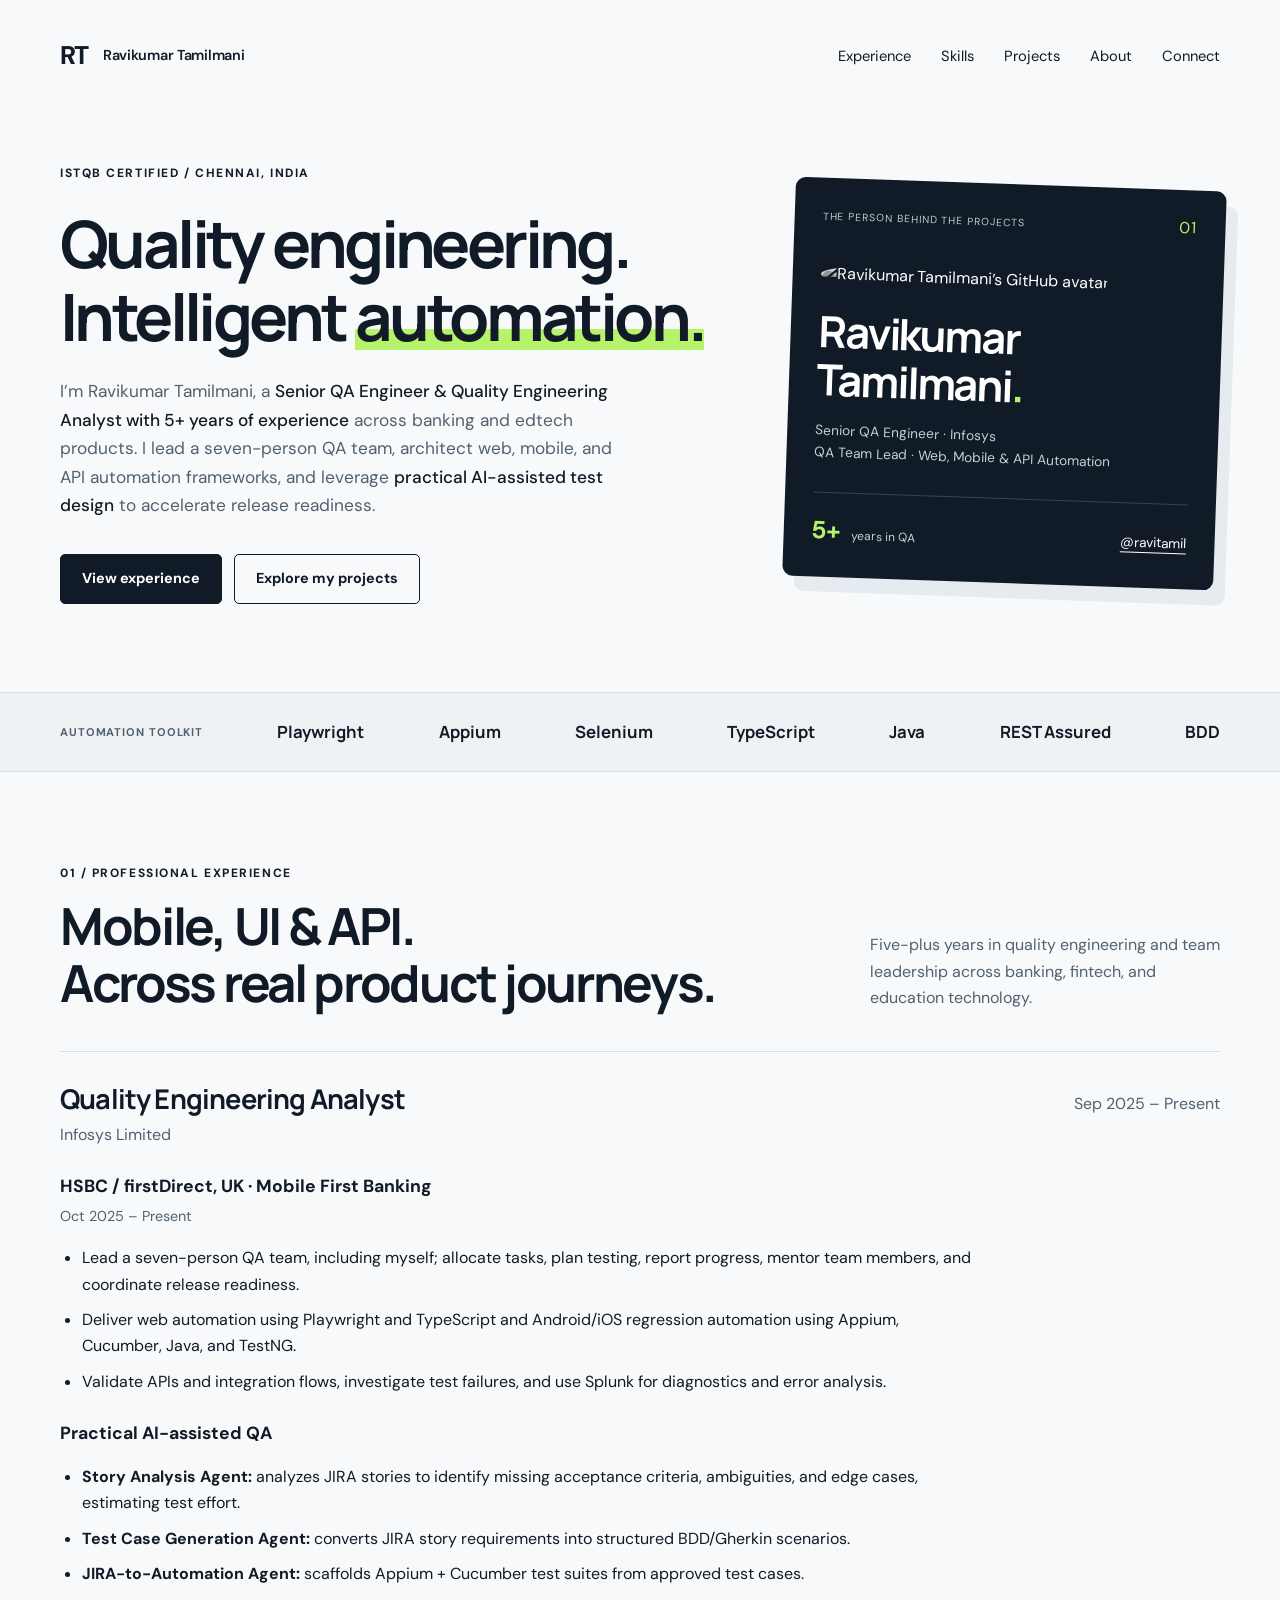
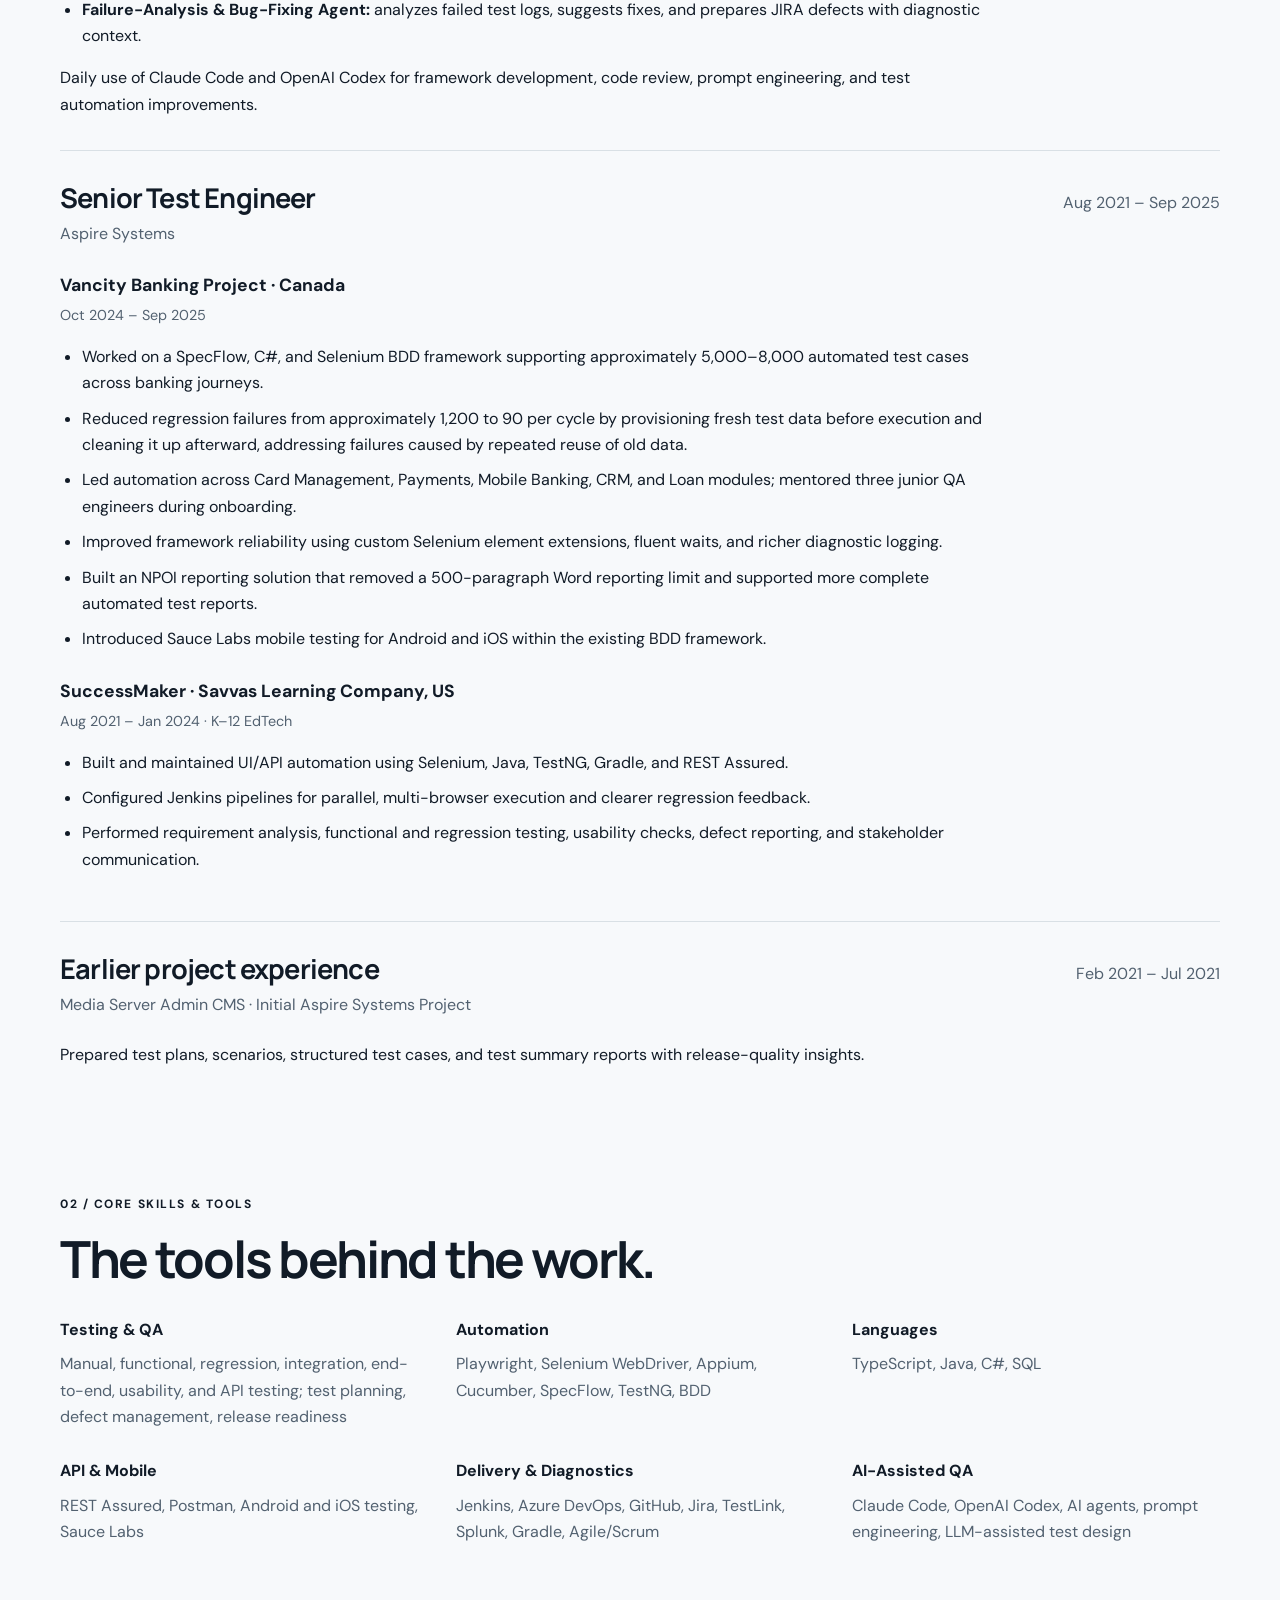
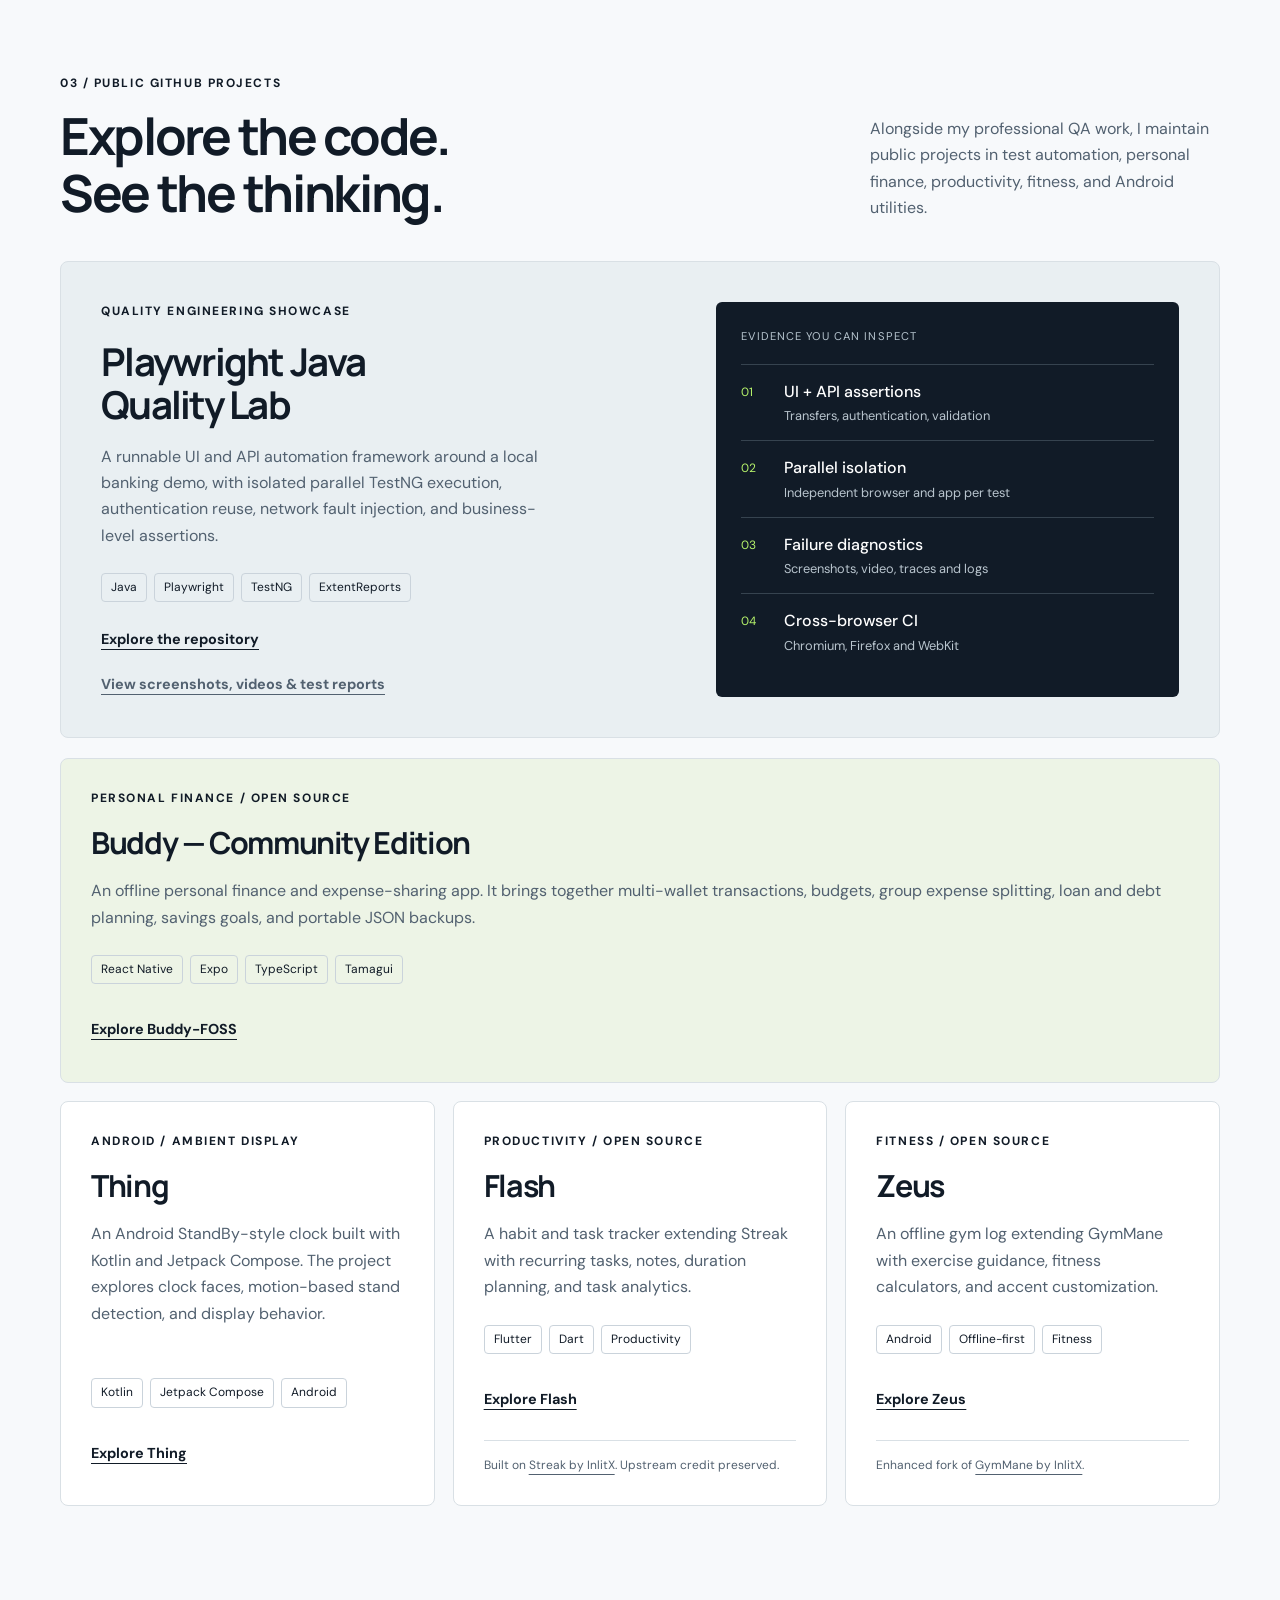
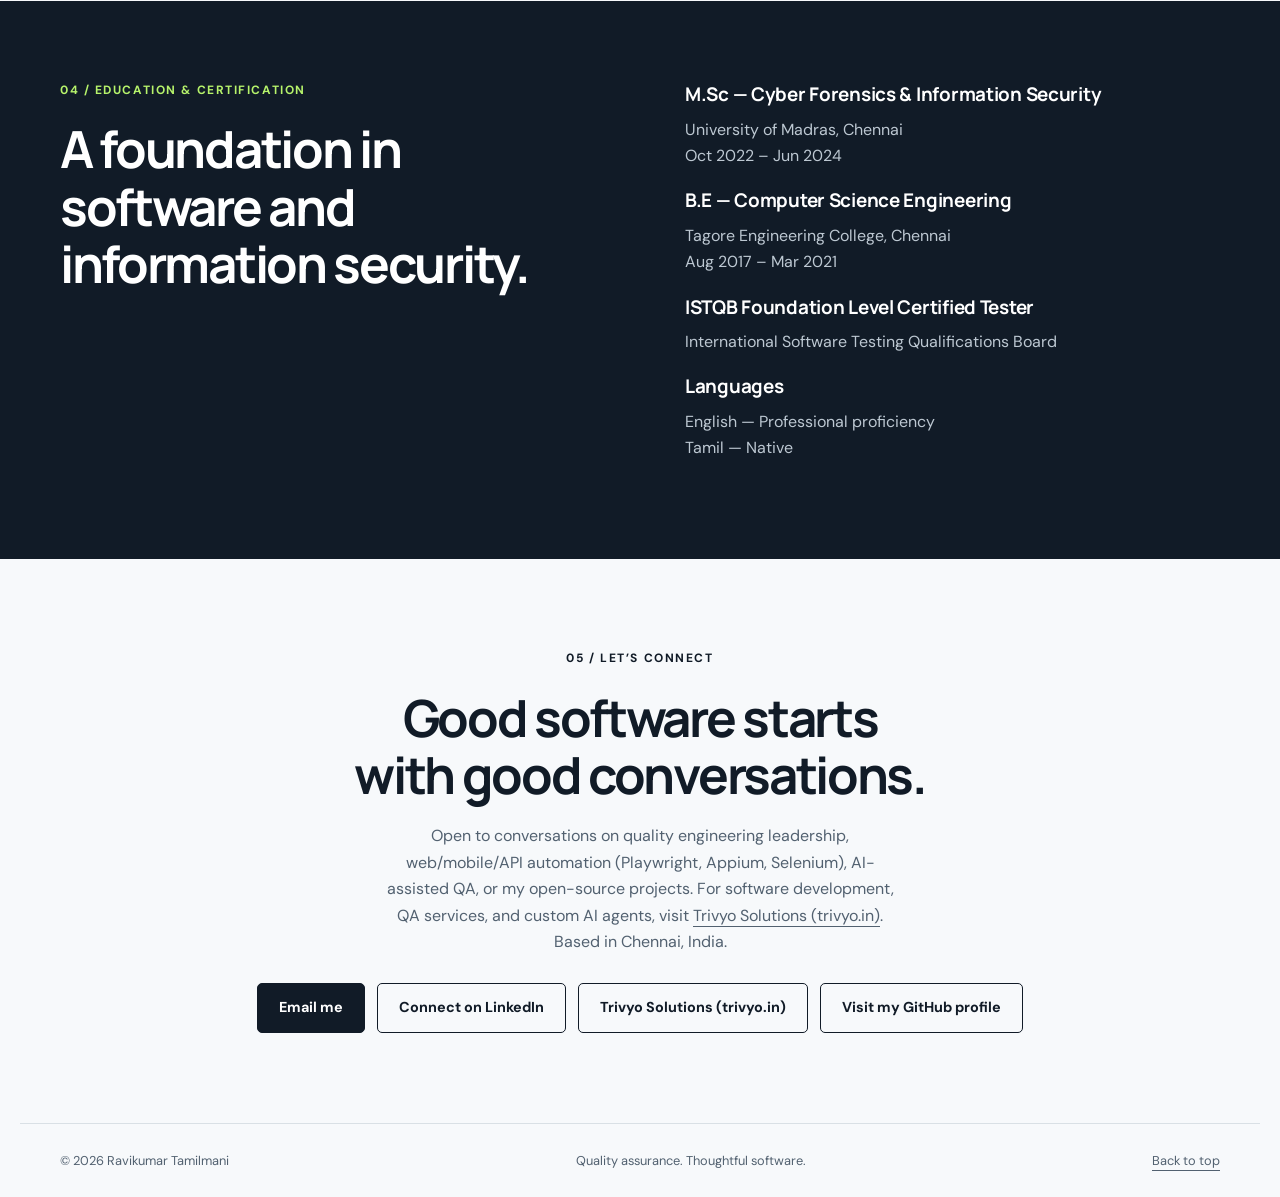
==== commit ff9d26c7: "feat(seo): link to Trivyo Solutions (trivyo.in) in contact and schema" ====
--- a/index.html
+++ b/index.html
@@ -11,7 +11,7 @@
 <link rel="stylesheet" href="/style.css">
 <link rel="canonical" href="https://ravitamil.github.io/">
 <meta property="og:url" content="https://ravitamil.github.io/">
-<script type="application/ld+json">{"@context": "https://schema.org", "@type": "ProfilePage", "url": "https://ravitamil.github.io/", "name": "Ravikumar Tamilmani | Senior QA Engineer", "mainEntity": {"@type": "Person", "name": "Ravikumar Tamilmani", "alternateName": "ravitamil", "jobTitle": "Senior QA Engineer / Quality Engineering Analyst", "url": "https://ravitamil.github.io/", "sameAs": ["https://github.com/ravitamil", "https://www.linkedin.com/in/ravikumar-tamilmani-095a85146/"], "knowsAbout": ["Quality Assurance", "QA Team Leadership", "Web Automation", "Mobile Automation", "API Testing", "Playwright", "Selenium", "Appium", "Cucumber", "SpecFlow", "TestNG", "REST Assured", "TypeScript", "Java", "C#", "SQL", "AI-assisted test design"], "worksFor": {"@type": "Organization", "name": "Infosys"}}}</script>
+<script type="application/ld+json">{"@context": "https://schema.org", "@type": "Person", "name": "Ravikumar Tamilmani", "alternateName": "ravitamil", "jobTitle": "Senior QA Engineer / Quality Engineering Analyst", "url": "https://ravitamil.github.io/", "sameAs": ["https://github.com/ravitamil", "https://www.linkedin.com/in/ravikumar-tamilmani-095a85146/", "https://trivyo.in/"], "knowsAbout": ["Quality Assurance", "QA Team Leadership", "Web Automation", "Mobile Automation", "API Testing", "Playwright", "Selenium", "Appium", "Cucumber", "SpecFlow", "TestNG", "REST Assured", "TypeScript", "Java", "C#", "SQL", "AI-assisted test design"], "worksFor": {"@type": "Organization", "name": "Infosys"}}</script>
 </head>
 <body>
 <a class="skip" href="#main">Skip to content</a>
@@ -63,6 +63,6 @@
 <article class="featured project"><div class="project-main"><p class="eyebrow">QUALITY ENGINEERING SHOWCASE</p><h3>Playwright Java<br>Quality Lab</h3><p>A runnable UI and API automation framework around a local banking demo, with isolated parallel TestNG execution, authentication reuse, network fault injection, and business-level assertions.</p><ul class="tags" aria-label="Technologies"><li>Java</li><li>Playwright</li><li>TestNG</li><li>ExtentReports</li></ul><a class="text-link" href="https://github.com/ravitamil/playwright-java-quality-lab">Explore the repository</a><p style="margin-top:18px"><a class="text-link" href="/quality-lab/">View screenshots, videos &amp; test reports</a></p></div><div class="architecture" aria-label="Project components"><p class="diagram-title">EVIDENCE YOU CAN INSPECT</p><div><span>01</span><strong>UI + API assertions</strong><small>Transfers, authentication, validation</small></div><div><span>02</span><strong>Parallel isolation</strong><small>Independent browser and app per test</small></div><div><span>03</span><strong>Failure diagnostics</strong><small>Screenshots, video, traces and logs</small></div><div><span>04</span><strong>Cross-browser CI</strong><small>Chromium, Firefox and WebKit</small></div></div></article>
 <div class="project-grid"><article class="project buddy-project"><p class="eyebrow">PERSONAL FINANCE / OPEN SOURCE</p><h3>Buddy — Community Edition</h3><p>An offline personal finance and expense-sharing app. It brings together multi-wallet transactions, budgets, group expense splitting, loan and debt planning, savings goals, and portable JSON backups.</p><ul class="tags"><li>React Native</li><li>Expo</li><li>TypeScript</li><li>Tamagui</li></ul><a class="text-link" href="https://github.com/ravitamil/Buddy-FOSS">Explore Buddy-FOSS</a></article><article class="project"><p class="eyebrow">ANDROID / AMBIENT DISPLAY</p><h3>Thing</h3><p>An Android StandBy-style clock built with Kotlin and Jetpack Compose. The project explores clock faces, motion-based stand detection, and display behavior.</p><ul class="tags"><li>Kotlin</li><li>Jetpack Compose</li><li>Android</li></ul><a class="text-link" href="https://github.com/ravitamil/thing-standby">Explore Thing</a></article><article class="project"><p class="eyebrow">PRODUCTIVITY / OPEN SOURCE</p><h3>Flash</h3><p>A habit and task tracker extending Streak with recurring tasks, notes, duration planning, and task analytics.</p><ul class="tags"><li>Flutter</li><li>Dart</li><li>Productivity</li></ul><a class="text-link" href="https://github.com/ravitamil/flash">Explore Flash</a><p class="attribution">Built on <a href="https://github.com/InlitX/streak">Streak by InlitX</a>. Upstream credit preserved.</p></article><article class="project"><p class="eyebrow">FITNESS / OPEN SOURCE</p><h3>Zeus</h3><p>An offline gym log extending GymMane with exercise guidance, fitness calculators, and accent customization.</p><ul class="tags"><li>Android</li><li>Offline-first</li><li>Fitness</li></ul><a class="text-link" href="https://github.com/ravitamil/Zeus">Explore Zeus</a><p class="attribution">Enhanced fork of <a href="https://github.com/InlitX/GymMane">GymMane by InlitX</a>.</p></article></div></section>
 <section id="about" class="about"><div class="wrap about-inner"><div><p class="eyebrow">04 / EDUCATION &amp; CERTIFICATION</p><h2>A foundation in<br>software and<br>information security.</h2></div><div><h3>M.Sc — Cyber Forensics &amp; Information Security</h3><p>University of Madras, Chennai<br>Oct 2022 – Jun 2024</p><h3>B.E — Computer Science Engineering</h3><p>Tagore Engineering College, Chennai<br>Aug 2017 – Mar 2021</p><h3>ISTQB Foundation Level Certified Tester</h3><p>International Software Testing Qualifications Board</p><h3>Languages</h3><p>English — Professional proficiency<br>Tamil — Native</p></div></div></section>
-<section id="contact" class="contact wrap" aria-labelledby="contact-title"><p class="eyebrow">05 / LET’S CONNECT</p><h2 id="contact-title">Good software starts<br>with good conversations.</h2><p>Open to conversations on quality engineering leadership, web/mobile/API automation (Playwright, Appium, Selenium), AI-assisted QA, or my open-source projects. Based in Chennai, India.</p><div class="contact-actions"><a class="button primary" href="mailto:travitamil@gmail.com">Email me</a><a class="button outline" href="https://www.linkedin.com/in/ravikumar-tamilmani-095a85146/">Connect on LinkedIn</a><a class="button outline" href="https://github.com/ravitamil">Visit my GitHub profile</a></div></section>
+<section id="contact" class="contact wrap" aria-labelledby="contact-title"><p class="eyebrow">05 / LET’S CONNECT</p><h2 id="contact-title">Good software starts<br>with good conversations.</h2><p>Open to conversations on quality engineering leadership, web/mobile/API automation (Playwright, Appium, Selenium), AI-assisted QA, or my open-source projects. For software development, QA services, and custom AI agents, visit <a href="https://trivyo.in/" target="_blank" rel="noopener">Trivyo Solutions (trivyo.in)</a>. Based in Chennai, India.</p><div class="contact-actions"><a class="button primary" href="mailto:travitamil@gmail.com">Email me</a><a class="button outline" href="https://www.linkedin.com/in/ravikumar-tamilmani-095a85146/">Connect on LinkedIn</a><a class="button outline" href="https://trivyo.in/" target="_blank" rel="noopener">Trivyo Solutions (trivyo.in)</a><a class="button outline" href="https://github.com/ravitamil">Visit my GitHub profile</a></div></section>
 </main><footer class="wrap"><span>© 2026 Ravikumar Tamilmani</span><span>Quality assurance. Thoughtful software.</span><a href="#main">Back to top</a></footer>
 </body></html>
